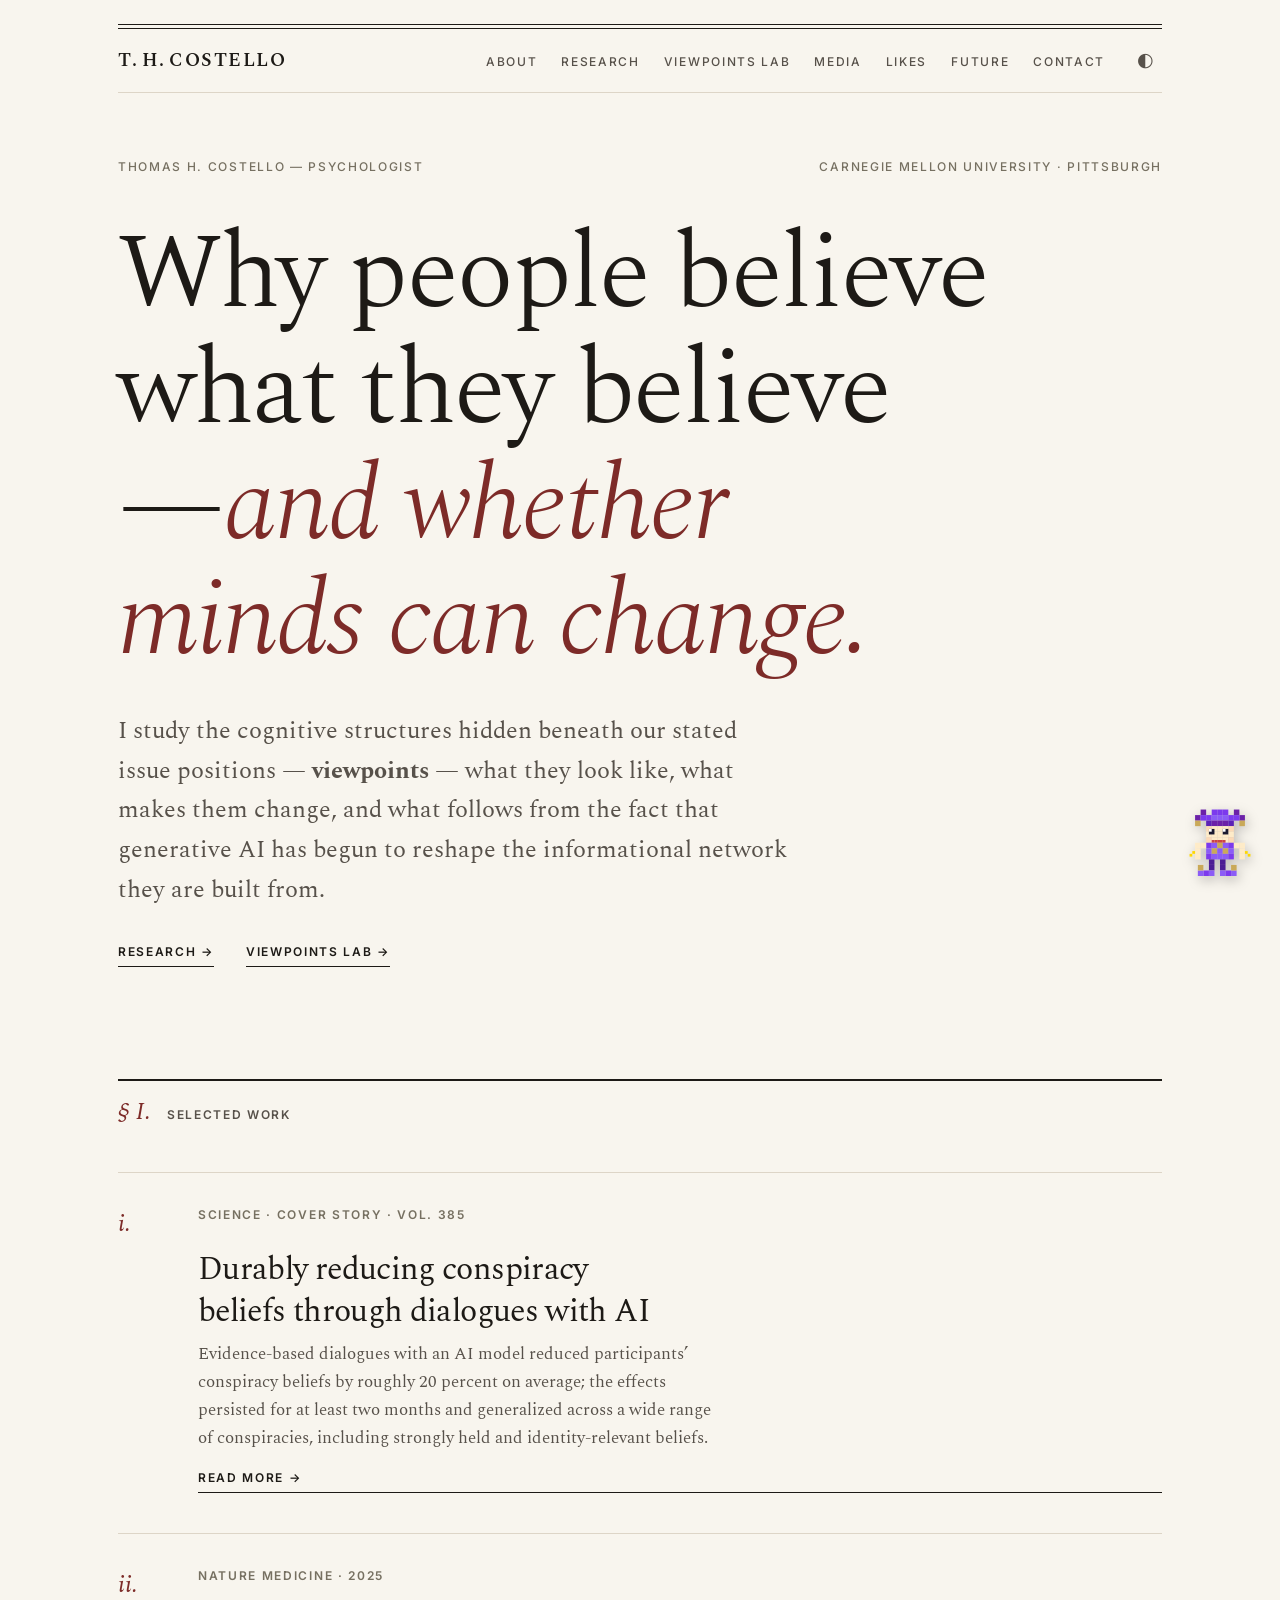
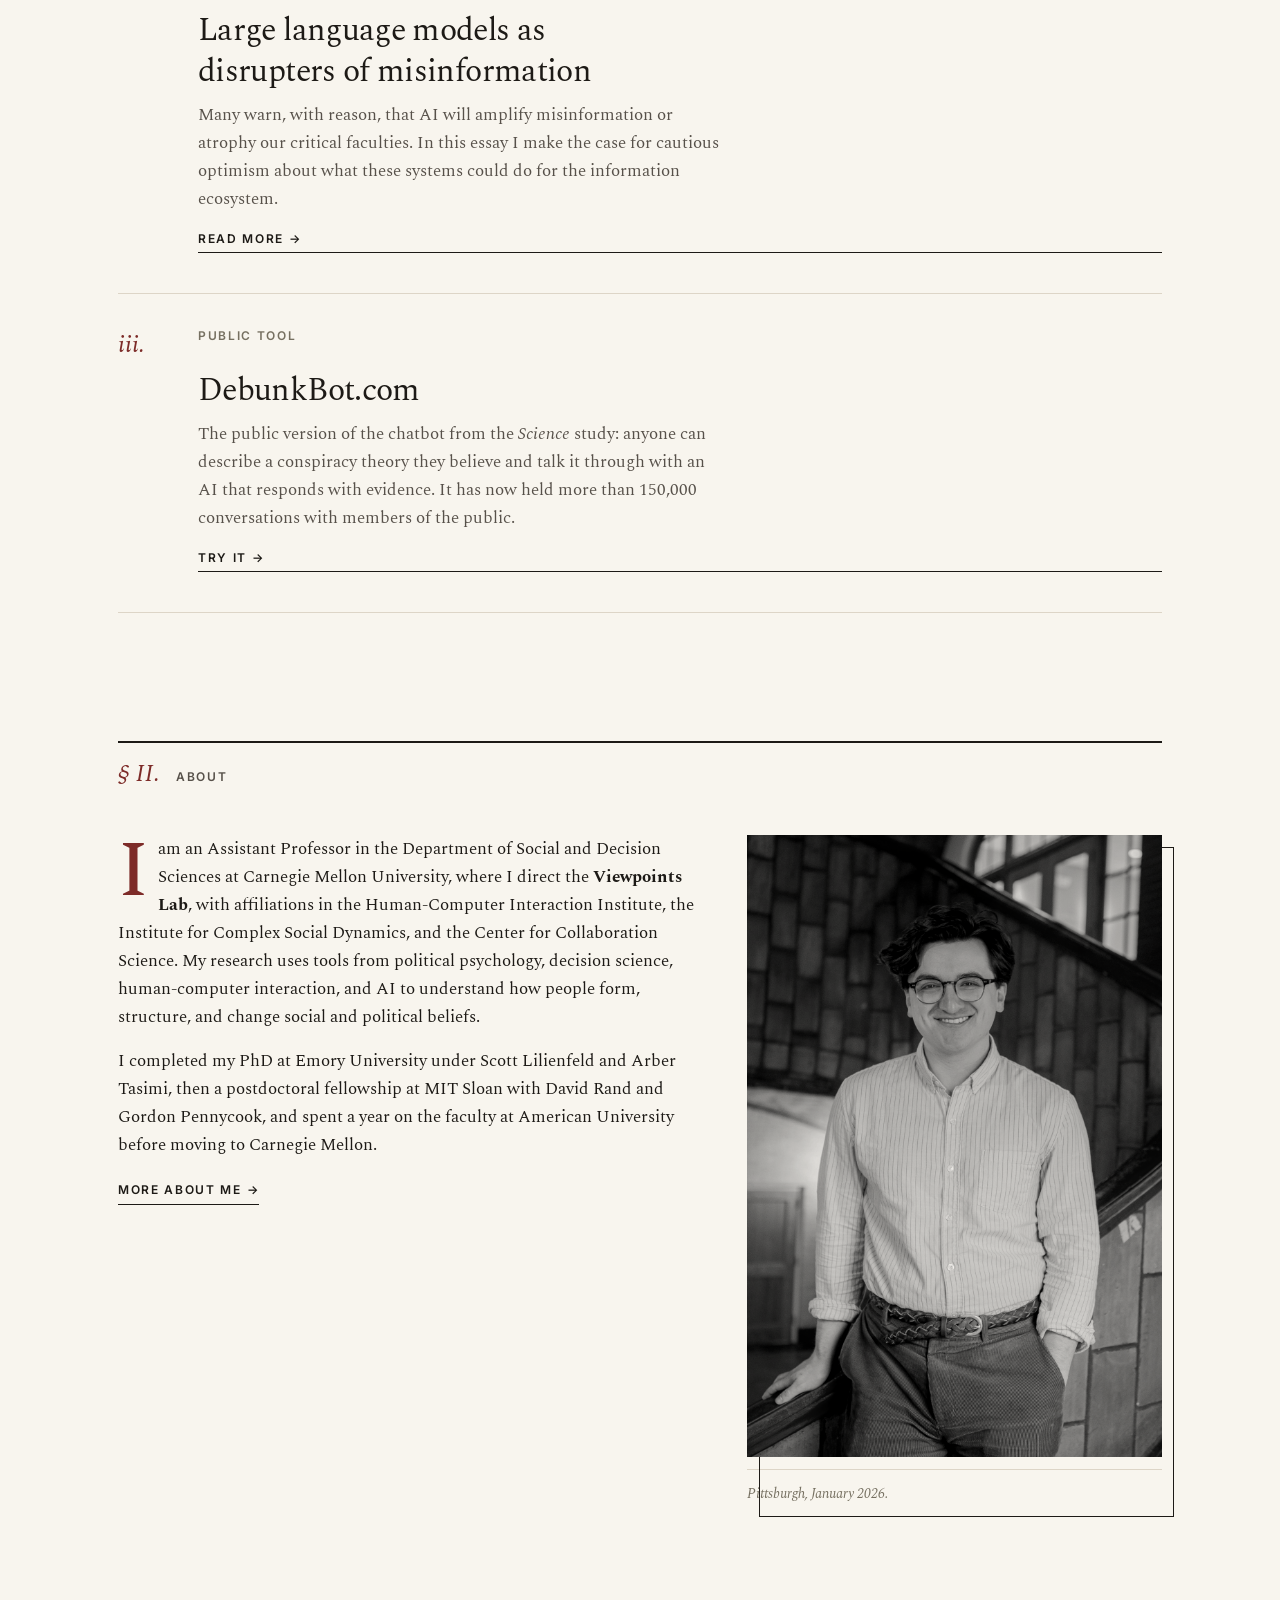
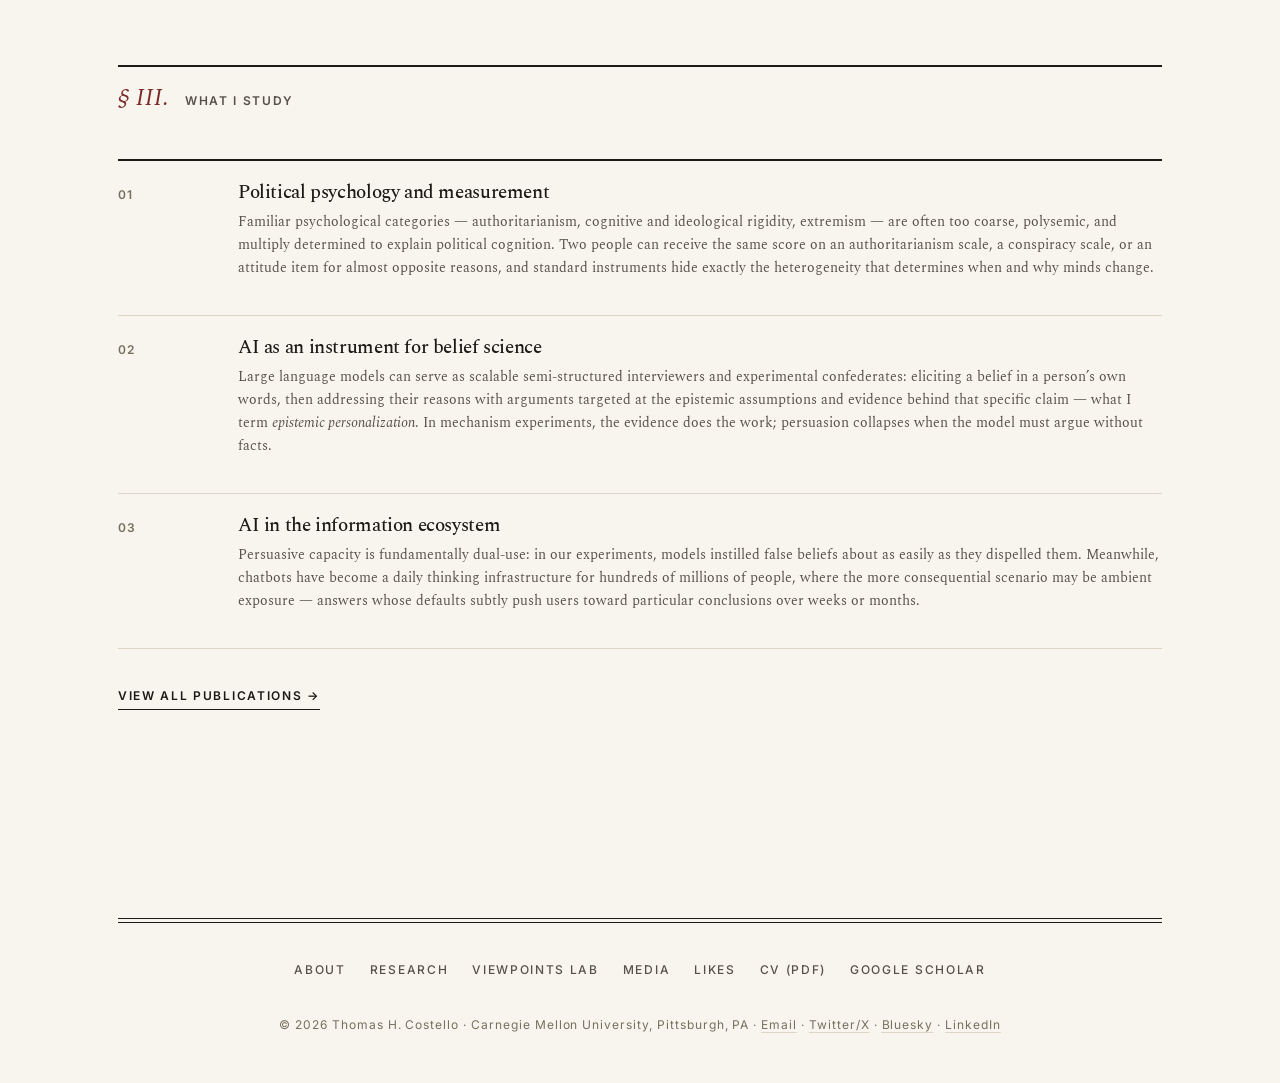
==== index.html @ 6351a4b9 "Redesign site in editorial style with copy rewritten in my own voice - New design system: literary-j" ====
<!DOCTYPE html>
<html lang="en">
<head>
  <meta charset="UTF-8">
  <meta name="viewport" content="width=device-width, initial-scale=1.0">
  <meta name="description" content="Thomas H. Costello — psychologist and computational social scientist at Carnegie Mellon University. Research on viewpoints, belief change, and AI persuasion.">
  <meta name="author" content="Thomas H. Costello">

  <!-- Canonical URL -->
  <link rel="canonical" href="https://thcostello.com/">

  <!-- Open Graph -->
  <meta property="og:title" content="Thomas H. Costello">
  <meta property="og:description" content="Psychologist and computational social scientist at Carnegie Mellon University. Research on viewpoints, belief change, and AI persuasion.">
  <meta property="og:type" content="website">
  <meta property="og:url" content="https://thcostello.com/">
  <meta property="og:image" content="https://thcostello.com/science-cover.jpg">
  <meta property="og:site_name" content="Thomas H. Costello">

  <!-- Twitter Card -->
  <meta name="twitter:card" content="summary_large_image">
  <meta name="twitter:site" content="@tomstello_">
  <meta name="twitter:title" content="Thomas H. Costello">
  <meta name="twitter:description" content="Psychologist and computational social scientist at Carnegie Mellon University.">
  <meta name="twitter:image" content="https://thcostello.com/science-cover.jpg">

  <title>Thomas H. Costello</title>

  <!-- Favicon -->
  <link rel="icon" type="image/svg+xml" href="data:image/svg+xml,<svg xmlns='http://www.w3.org/2000/svg' viewBox='0 0 100 100'><text y='.9em' font-size='90'>❧</text></svg>">

  <!-- Apply stored theme before first paint -->
  <script>
    (function () {
      try {
        var t = localStorage.getItem('theme');
        if (t) document.documentElement.setAttribute('data-theme', t);
      } catch (e) {}
    })();
  </script>

  <!-- Fonts -->
  <link rel="preconnect" href="https://fonts.googleapis.com">
  <link rel="preconnect" href="https://fonts.gstatic.com" crossorigin>
  <link href="https://fonts.googleapis.com/css2?family=Spectral:ital,wght@0,200;0,300;0,400;0,500;0,600;1,300;1,400;1,500&family=Inter:wght@400;500;600&family=JetBrains+Mono:wght@400&display=swap" rel="stylesheet">

  <!-- Styles -->
  <link rel="stylesheet" href="css/main.css">
  <link rel="stylesheet" href="css/puck.css">
</head>
<body>
  <a href="#main-content" class="skip-link">Skip to content</a>

  <!-- Masthead -->
  <header class="masthead">
    <div class="container">
      <div class="masthead__rules"></div>
      <div class="masthead__row">
        <a href="index.html" class="masthead__wordmark">T.&thinsp;H.&thinsp;Costello</a>
        <div class="masthead__right">
          <nav class="masthead__nav" aria-label="Main navigation">
            <ul>
              <li><a href="about.html" class="masthead__link">About</a></li>
              <li><a href="research.html" class="masthead__link">Research</a></li>
              <li><a href="lab.html" class="masthead__link">Viewpoints&nbsp;Lab</a></li>
              <li><a href="media.html" class="masthead__link">Media</a></li>
              <li><a href="likes.html" class="masthead__link">Likes</a></li>
              <li><a href="future.html" class="masthead__link">Future</a></li>
              <li><a href="contact.html" class="masthead__link">Contact</a></li>
            </ul>
          </nav>
          <button class="theme-toggle" aria-label="Toggle dark mode" title="Paper / ink">◐</button>
        </div>
      </div>
    </div>
  </header>

  <main id="main-content">

    <!-- Folio: title page -->
    <section class="folio">
      <div class="container">
        <p class="folio__slug settle" style="--i: 0;">
          <span>Thomas H. Costello — Psychologist</span>
          <span>Carnegie Mellon University · Pittsburgh</span>
        </p>
        <h1 class="folio__title settle" style="--i: 1;">
          Why people believe what they believe—<em>and whether minds can&nbsp;change.</em>
        </h1>
        <p class="folio__lede settle" style="--i: 2;">
          I study the cognitive structures hidden beneath our stated issue positions —
          <strong>viewpoints</strong> — what they look like, what makes them change, and
          what follows from the fact that generative AI has begun to reshape the
          informational network they are built from.
        </p>
        <div class="folio__actions settle" style="--i: 3;">
          <a href="research.html" class="cta">Research</a>
          <a href="lab.html" class="cta">Viewpoints Lab</a>
        </div>
      </div>
    </section>

    <!-- § I — Selected work -->
    <section class="section">
      <div class="container">
        <div class="section-head" data-animate="fade-up">
          <span class="section-head__no">§ I.</span>
          <span class="section-head__title">Selected work</span>
        </div>

        <article class="entry" data-animate="fade-up">
          <span class="entry__no">i.</span>
          <p class="entry__venue">Science · Cover story · Vol. 385</p>
          <h2 class="entry__title">
            <a href="research.html#science-2024">Durably reducing conspiracy beliefs through dialogues with AI</a>
          </h2>
          <p class="entry__desc">
            Evidence-based dialogues with an AI model reduced participants&rsquo; conspiracy
            beliefs by roughly 20 percent on average; the effects persisted for at least two
            months and generalized across a wide range of conspiracies, including strongly
            held and identity-relevant beliefs.
          </p>
          <a href="research.html#science-2024" class="cta">Read more</a>
        </article>

        <article class="entry" data-animate="fade-up">
          <span class="entry__no">ii.</span>
          <p class="entry__venue">Nature Medicine · 2025</p>
          <h2 class="entry__title">
            <a href="research.html">Large language models as disrupters of misinformation</a>
          </h2>
          <p class="entry__desc">
            Many warn, with reason, that AI will amplify misinformation or atrophy our
            critical faculties. In this essay I make the case for cautious optimism about
            what these systems could do for the information ecosystem.
          </p>
          <a href="research.html" class="cta">Read more</a>
        </article>

        <article class="entry" data-animate="fade-up">
          <span class="entry__no">iii.</span>
          <p class="entry__venue">Public tool</p>
          <h2 class="entry__title">
            <a href="https://debunkbot.com" target="_blank" rel="noopener noreferrer">DebunkBot.com</a>
          </h2>
          <p class="entry__desc">
            The public version of the chatbot from the <em>Science</em> study: anyone can
            describe a conspiracy theory they believe and talk it through with an AI that
            responds with evidence. It has now held more than 150,000 conversations with
            members of the public.
          </p>
          <a href="https://debunkbot.com" target="_blank" rel="noopener noreferrer" class="cta">Try it</a>
        </article>
      </div>
    </section>

    <!-- § II — About -->
    <section class="section">
      <div class="container">
        <div class="section-head" data-animate="fade-up">
          <span class="section-head__no">§ II.</span>
          <span class="section-head__title">About</span>
        </div>

        <div class="duet duet--offset">
          <div class="article__body" data-animate="fade-up">
            <p class="drop-cap">
              I am an Assistant Professor in the Department of Social and Decision Sciences
              at Carnegie Mellon University, where I direct the <strong>Viewpoints Lab</strong>,
              with affiliations in the Human-Computer Interaction Institute, the Institute for
              Complex Social Dynamics, and the Center for Collaboration Science. My research
              uses tools from political psychology, decision science, human-computer
              interaction, and AI to understand how people form, structure, and change social
              and political beliefs.
            </p>
            <p>
              I completed my PhD at Emory University under Scott Lilienfeld and Arber Tasimi,
              then a postdoctoral fellowship at MIT Sloan with David Rand and Gordon Pennycook,
              and spent a year on the faculty at American University before moving to Carnegie
              Mellon.
            </p>
            <a href="about.html" class="cta">More about me</a>
          </div>
          <figure class="figure portrait" data-animate="fade-up" style="margin-top: 0;">
            <img src="assets/images/web/tom-2026-stairs.jpg" alt="Thomas Costello, Carnegie Mellon University, 2026" width="900" height="1350">
            <figcaption>Pittsburgh, January 2026.</figcaption>
          </figure>
        </div>
      </div>
    </section>

    <!-- § III — What I study -->
    <section class="section">
      <div class="container">
        <div class="section-head" data-animate="fade-up">
          <span class="section-head__no">§ III.</span>
          <span class="section-head__title">What I study</span>
        </div>

        <div class="ledger" data-stagger>
          <div class="ledger__row">
            <span class="ledger__key">01</span>
            <div>
              <h2 class="ledger__title">Political psychology and measurement</h2>
              <p class="ledger__detail">
                Familiar psychological categories — authoritarianism, cognitive and
                ideological rigidity, extremism — are often too coarse, polysemic, and
                multiply determined to explain political cognition. Two people can receive
                the same score on an authoritarianism scale, a conspiracy scale, or an
                attitude item for almost opposite reasons, and standard instruments hide
                exactly the heterogeneity that determines when and why minds change.
              </p>
            </div>
          </div>
          <div class="ledger__row">
            <span class="ledger__key">02</span>
            <div>
              <h2 class="ledger__title">AI as an instrument for belief science</h2>
              <p class="ledger__detail">
                Large language models can serve as scalable semi-structured interviewers and
                experimental confederates: eliciting a belief in a person&rsquo;s own words,
                then addressing their reasons with arguments targeted at the epistemic
                assumptions and evidence behind that specific claim — what I term
                <em>epistemic personalization</em>. In mechanism experiments, the evidence
                does the work; persuasion collapses when the model must argue without facts.
              </p>
            </div>
          </div>
          <div class="ledger__row">
            <span class="ledger__key">03</span>
            <div>
              <h2 class="ledger__title">AI in the information ecosystem</h2>
              <p class="ledger__detail">
                Persuasive capacity is fundamentally dual-use: in our experiments, models
                instilled false beliefs about as easily as they dispelled them. Meanwhile,
                chatbots have become a daily thinking infrastructure for hundreds of millions
                of people, where the more consequential scenario may be ambient exposure —
                answers whose defaults subtly push users toward particular conclusions over
                weeks or months.
              </p>
            </div>
          </div>
        </div>

        <div class="mt-8" data-animate="fade-up">
          <a href="research.html" class="cta">View all publications</a>
        </div>
      </div>
    </section>

  </main>

  <!-- Footer / colophon -->
  <footer class="footer">
    <div class="container">
      <div class="footer__rules"></div>
      <nav class="footer__nav" aria-label="Footer navigation">
        <ul>
          <li><a href="about.html">About</a></li>
          <li><a href="research.html">Research</a></li>
          <li><a href="lab.html">Viewpoints Lab</a></li>
          <li><a href="media.html">Media</a></li>
          <li><a href="likes.html">Likes</a></li>
          <li><a href="assets/docs/thomas-costello-cv.pdf" target="_blank" rel="noopener noreferrer">CV (PDF)</a></li>
          <li><a href="https://scholar.google.com/citations?user=2oxoi9oAAAAJ&hl=en" target="_blank" rel="noopener noreferrer">Google Scholar</a></li>
        </ul>
      </nav>
      <p class="footer__meta">
        © 2026 Thomas H. Costello · Carnegie Mellon University, Pittsburgh, PA ·
        <a href="mailto:thcostello1@gmail.com">Email</a> ·
        <a href="https://twitter.com/tomstello_" target="_blank" rel="noopener noreferrer">Twitter/X</a> ·
        <a href="https://bsky.app/profile/tomcostello.bsky.social" target="_blank" rel="noopener noreferrer">Bluesky</a> ·
        <a href="https://www.linkedin.com/in/tom-costello-ba41b6105/" target="_blank" rel="noopener noreferrer">LinkedIn</a>
      </p>
    </div>
  </footer>

  <!-- JavaScript -->
  <script src="js/main.js"></script>
  <script src="js/puck.js"></script>
</body>
</html>
---- css/main.css ----
/* ==========================================================================
   main.css — editorial system
   A literary-journal treatment: set type, hairline rules, marginalia.
   Depends on variables.css (tokens) and animations.css (motion).
   Fonts are loaded per-page via <link> (no render-blocking @import).
   ========================================================================== */

@import url('variables.css');
@import url('animations.css');

/* --------------------------------------------------------------------------
   1. Reset & base
   -------------------------------------------------------------------------- */

*,
*::before,
*::after {
  margin: 0;
  padding: 0;
  box-sizing: border-box;
}

html {
  scroll-behavior: smooth;
  -webkit-text-size-adjust: 100%;
}

body {
  font-family: var(--font-serif);
  font-size: var(--text-base);
  font-weight: 400;
  line-height: var(--leading-base);
  color: var(--ink);
  background-color: var(--paper);
  -webkit-font-smoothing: antialiased;
  -moz-osx-font-smoothing: grayscale;
  transition: background-color var(--t-base) ease, color var(--t-base) ease;
}

::selection {
  background-color: var(--selection);
  color: var(--ink);
}

img,
svg,
video {
  display: block;
  max-width: 100%;
  height: auto;
}

/* --------------------------------------------------------------------------
   2. Accessibility
   -------------------------------------------------------------------------- */

.skip-link {
  position: absolute;
  top: -100%;
  left: var(--space-4);
  z-index: var(--z-menu);
  padding: var(--space-2) var(--space-4);
  background: var(--ink);
  color: var(--paper);
  font-family: var(--font-sans);
  font-size: var(--text-sm);
  text-decoration: none;
}

.skip-link:focus {
  top: var(--space-4);
}

:focus-visible {
  outline: 2px solid var(--accent);
  outline-offset: 3px;
}

/* --------------------------------------------------------------------------
   3. Typography
   -------------------------------------------------------------------------- */

h1, h2, h3, h4, h5, h6 {
  font-family: var(--font-serif);
  font-weight: 500;
  line-height: var(--leading-snug);
  letter-spacing: var(--tracking-tight);
  text-wrap: balance;
}

p {
  margin-bottom: var(--space-4);
}

em, cite {
  font-style: italic;
}

.smallcaps,
.sc {
  font-family: var(--font-sans);
  font-size: var(--text-xs);
  font-weight: 600;
  letter-spacing: var(--tracking-caps);
  text-transform: uppercase;
  color: var(--ink-soft);
}

.kicker {
  display: block;
  font-family: var(--font-sans);
  font-size: var(--text-xs);
  font-weight: 600;
  letter-spacing: var(--tracking-caps);
  text-transform: uppercase;
  color: var(--accent);
  margin-bottom: var(--space-3);
}

.drop-cap::first-letter {
  float: left;
  font-size: 4.6em;
  line-height: 0.78;
  padding: 0.08em 0.12em 0 0;
  font-weight: 500;
  color: var(--accent);
}

.fleuron {
  display: block;
  text-align: center;
  color: var(--accent);
  font-size: var(--text-lg);
  margin: var(--space-12) 0;
  user-select: none;
}

/* Links: quiet underlines that wake up */
a {
  color: inherit;
  text-decoration: underline;
  text-decoration-color: var(--rule);
  text-decoration-thickness: 1px;
  text-underline-offset: 0.22em;
  transition: color var(--t-fast) ease, text-decoration-color var(--t-fast) ease;
}

a:hover {
  color: var(--accent);
  text-decoration-color: var(--accent);
}

/* Editorial CTA: small caps with an arrow that steps forward */
.cta {
  display: inline-block;
  font-family: var(--font-sans);
  font-size: var(--text-xs);
  font-weight: 600;
  letter-spacing: var(--tracking-caps);
  text-transform: uppercase;
  color: var(--ink);
  text-decoration: none;
  border-bottom: 1px solid var(--rule-strong);
  padding-bottom: 0.3em;
}

.cta::after {
  content: '\2192';
  display: inline-block;
  margin-left: 0.6ch;
  transition: transform var(--t-fast) ease;
}

.cta:hover {
  color: var(--accent);
  border-bottom-color: var(--accent);
}

.cta:hover::after {
  transform: translateX(0.4ch);
}

/* Legacy .btn classes resolve to the CTA look */
.btn,
.btn--primary,
.btn--secondary,
.btn--ghost {
  display: inline-block;
  font-family: var(--font-sans);
  font-size: var(--text-xs);
  font-weight: 600;
  letter-spacing: var(--tracking-caps);
  text-transform: uppercase;
  color: var(--ink);
  text-decoration: none;
  border: none;
  border-bottom: 1px solid var(--rule-strong);
  background: none;
  padding: 0 0 0.3em 0;
  cursor: pointer;
}

.btn:hover,
.btn--primary:hover,
.btn--secondary:hover,
.btn--ghost:hover {
  color: var(--accent);
  border-bottom-color: var(--accent);
}

/* --------------------------------------------------------------------------
   4. Rules (the printed kind)
   -------------------------------------------------------------------------- */

.rule {
  border: 0;
  border-top: 1px solid var(--rule);
}

.rule-strong {
  border: 0;
  border-top: 2px solid var(--rule-strong);
}

.rule-double {
  border: 0;
  border-top: 1px solid var(--rule-strong);
  position: relative;
  height: 4px;
}

.rule-double::after {
  content: '';
  position: absolute;
  top: 3px;
  left: 0;
  right: 0;
  border-top: 1px solid var(--rule-strong);
}

/* --------------------------------------------------------------------------
   5. Layout containers
   -------------------------------------------------------------------------- */

.container {
  width: 100%;
  max-width: var(--page-max);
  margin-inline: auto;
  padding-inline: var(--gutter);
}

.container--narrow {
  max-width: 800px;
}

.section {
  padding-block: var(--space-16);
}

/* Numbered section heading over a strong rule */
.section-head {
  border-top: 2px solid var(--rule-strong);
  padding-top: var(--space-3);
  margin-bottom: var(--space-10);
  display: flex;
  align-items: baseline;
  gap: var(--space-4);
}

.section-head__no {
  font-family: var(--font-serif);
  font-style: italic;
  font-weight: 400;
  font-size: var(--text-lg);
  color: var(--accent);
  flex-shrink: 0;
}

.section-head__title {
  font-family: var(--font-sans);
  font-size: var(--text-xs);
  font-weight: 600;
  letter-spacing: var(--tracking-caps);
  text-transform: uppercase;
  color: var(--ink-soft);
}

.section-head__aside {
  margin-left: auto;
  font-family: var(--font-serif);
  font-style: italic;
  font-size: var(--text-sm);
  color: var(--ink-faint);
}

/* --------------------------------------------------------------------------
   6. Masthead
   -------------------------------------------------------------------------- */

.masthead {
  padding-top: var(--space-6);
  background: var(--paper);
}

.masthead__rules {
  border-top: 1px solid var(--rule-strong);
  border-bottom: 1px solid var(--rule-strong);
  height: 5px;
  margin-bottom: var(--space-4);
}

.masthead__row {
  display: flex;
  align-items: baseline;
  justify-content: space-between;
  gap: var(--space-2) var(--space-6);
  flex-wrap: wrap;
  padding-bottom: var(--space-4);
  border-bottom: 1px solid var(--rule);
}

.masthead__wordmark {
  font-family: var(--font-serif);
  font-size: var(--text-md);
  font-weight: 600;
  letter-spacing: var(--tracking-wide);
  text-transform: uppercase;
  text-decoration: none;
  color: var(--ink);
  white-space: nowrap;
}

.masthead__wordmark:hover {
  color: var(--accent);
}

.masthead__right {
  display: flex;
  align-items: baseline;
  gap: var(--space-6);
}

.masthead__nav ul {
  display: flex;
  flex-wrap: wrap;
  gap: var(--space-2) var(--space-6);
  list-style: none;
}

.masthead__link {
  font-family: var(--font-sans);
  font-size: var(--text-xs);
  font-weight: 500;
  letter-spacing: var(--tracking-caps);
  text-transform: uppercase;
  text-decoration: none;
  color: var(--ink-soft);
  padding-bottom: 0.35em;
  background-image: linear-gradient(var(--accent), var(--accent));
  background-repeat: no-repeat;
  background-position: left bottom;
  background-size: 0% 1px;
  transition: background-size var(--t-base) var(--ease-settle), color var(--t-fast) ease;
}

.masthead__link:hover {
  color: var(--ink);
  background-size: 100% 1px;
}

.masthead__link--active {
  color: var(--accent);
  background-size: 100% 1px;
}

.theme-toggle {
  font-family: var(--font-serif);
  font-size: var(--text-md);
  line-height: 1;
  background: none;
  border: none;
  color: var(--ink-soft);
  cursor: pointer;
  padding: var(--space-1) var(--space-2);
  transition: color var(--t-fast) ease, transform var(--t-slow) var(--ease-settle);
}

.theme-toggle:hover {
  color: var(--accent);
}

[data-theme="dark"] .theme-toggle {
  transform: rotate(180deg);
}

/* --------------------------------------------------------------------------
   7. Folio (title-page hero)
   -------------------------------------------------------------------------- */

.folio {
  padding-block: var(--space-16) var(--space-12);
}

.folio__slug {
  display: flex;
  justify-content: space-between;
  gap: var(--space-4);
  flex-wrap: wrap;
  font-family: var(--font-sans);
  font-size: var(--text-xs);
  font-weight: 500;
  letter-spacing: var(--tracking-caps);
  text-transform: uppercase;
  color: var(--ink-faint);
  margin-bottom: var(--space-10);
}

.folio__title {
  font-size: var(--text-display);
  font-weight: 300;
  line-height: var(--leading-tight);
  letter-spacing: var(--tracking-tight);
  max-width: 18ch;
  margin-bottom: var(--space-8);
}

.folio__title em {
  font-style: italic;
  font-weight: 300;
  color: var(--accent);
}

.folio__lede {
  font-size: var(--text-lg);
  line-height: var(--leading-base);
  max-width: 56ch;
  color: var(--ink-soft);
  margin-bottom: var(--space-8);
}

.folio__actions {
  display: flex;
  gap: var(--space-8);
  flex-wrap: wrap;
}

/* Page header for interior pages */
.page-header {
  padding-block: var(--space-12) var(--space-8);
}

.page-header__title {
  font-size: var(--text-3xl);
  font-weight: 300;
  line-height: var(--leading-tight);
}

.page-header__sub {
  margin-top: var(--space-4);
  font-size: var(--text-md);
  font-style: italic;
  color: var(--ink-soft);
  max-width: 58ch;
}

/* --------------------------------------------------------------------------
   9. Article column with margin rail (Tufte-style sidenotes)
   -------------------------------------------------------------------------- */

.article {
  max-width: calc(var(--measure) + var(--rail) + var(--rail-gap));
}

.article__body {
  max-width: var(--measure);
  counter-reset: sidenote;
}

.sidenote,
.marginnote {
  font-family: var(--font-serif);
  font-size: var(--text-sm);
  line-height: 1.55;
  color: var(--ink-soft);
}

@media (min-width: 1024px) {
  .has-rail {
    padding-right: calc(var(--rail) + var(--rail-gap));
  }

  .has-rail .sidenote,
  .has-rail .marginnote {
    float: right;
    clear: right;
    width: var(--rail);
    margin-right: calc(-1 * (var(--rail) + var(--rail-gap)));
    margin-bottom: var(--space-4);
  }
}

/* Numbered sidenotes */
.sidenote-ref {
  counter-increment: sidenote;
  font-family: var(--font-sans);
  font-size: 0.7em;
  font-weight: 600;
  color: var(--accent);
  vertical-align: super;
  line-height: 0;
}

.sidenote-ref::after {
  content: counter(sidenote);
}

.sidenote::before {
  content: counter(sidenote) '.\00a0';
  font-family: var(--font-sans);
  font-size: var(--text-xs);
  font-weight: 600;
  color: var(--accent);
}

/* Unnumbered margin annotations get a hairline cap */
.marginnote {
  border-top: 1px solid var(--rule);
  padding-top: var(--space-2);
  font-style: italic;
}

.marginnote .sc,
.marginnote .smallcaps {
  font-style: normal;
}

/* On narrow screens, notes tuck inline with a rule at the left */
@media (max-width: 1023px) {
  .sidenote,
  .marginnote {
    display: block;
    margin-block: var(--space-4);
    padding-left: var(--space-4);
    border-left: 2px solid var(--rule);
    border-top: none;
  }
}

/* --------------------------------------------------------------------------
   10. Entries (featured work, media items — editorial rows, not cards)
   -------------------------------------------------------------------------- */

.entry {
  border-top: 1px solid var(--rule);
  padding-block: var(--space-8);
  display: grid;
  grid-template-columns: 3.5rem 1fr;
  gap: var(--space-2) var(--space-6);
}

.entry:last-child {
  border-bottom: 1px solid var(--rule);
}

.entry__no {
  grid-row: span 5;
  font-family: var(--font-serif);
  font-style: italic;
  font-size: var(--text-lg);
  color: var(--accent);
}

.entry__venue {
  font-family: var(--font-sans);
  font-size: var(--text-xs);
  font-weight: 600;
  letter-spacing: var(--tracking-caps);
  text-transform: uppercase;
  color: var(--ink-faint);
}

.entry__title {
  font-size: var(--text-xl);
  font-weight: 400;
  line-height: var(--leading-snug);
  max-width: 32ch;
}

.entry__title a {
  text-decoration: none;
}

.entry__title a:hover {
  color: var(--accent);
}

.entry__desc {
  color: var(--ink-soft);
  max-width: 58ch;
  margin-bottom: var(--space-2);
}

@media (max-width: 640px) {
  .entry {
    grid-template-columns: 1fr;
  }

  .entry__no {
    grid-row: auto;
  }
}

/* --------------------------------------------------------------------------
   11. Bibliography (publication lists)
   -------------------------------------------------------------------------- */

.bib-year {
  font-family: var(--font-sans);
  font-size: var(--text-xs);
  font-weight: 600;
  letter-spacing: var(--tracking-caps);
  text-transform: uppercase;
  color: var(--ink-faint);
  border-top: 1px solid var(--rule);
  padding-top: var(--space-3);
  margin: var(--space-10) 0 var(--space-6);
}

.bib {
  list-style: none;
}

.bib li {
  padding-left: 2.25rem;
  text-indent: -2.25rem;
  margin-bottom: var(--space-5);
  line-height: var(--leading-base);
}

.bib .me {
  font-weight: 600;
}

.bib .jnl {
  font-style: italic;
}

.bib-tags {
  display: inline;
  margin-left: 1ch;
  white-space: nowrap;
}

.bib-tags a,
.bib-badge {
  font-family: var(--font-mono);
  font-size: var(--text-xs);
  letter-spacing: 0.02em;
  text-decoration: none;
  color: var(--accent);
  margin-right: var(--space-3);
}

.bib-tags a:hover {
  text-decoration: underline;
  text-underline-offset: 0.2em;
}

.bib-badge {
  color: var(--gold);
}

/* --------------------------------------------------------------------------
   12. Figures & images (duotone at rest, color on attention)
   -------------------------------------------------------------------------- */

.figure {
  margin-block: var(--space-8);
}

.figure img {
  width: 100%;
  filter: grayscale(1) sepia(0.06) contrast(1.02);
  transition: filter var(--t-slow) ease;
}

.figure:hover img,
.figure:focus-within img {
  filter: none;
}

.figure figcaption {
  font-size: var(--text-sm);
  font-style: italic;
  color: var(--ink-faint);
  padding-top: var(--space-3);
  border-top: 1px solid var(--rule);
  margin-top: var(--space-3);
}

.figure--plain img {
  filter: none;
}

/* Portrait with an offset printed frame */
.portrait {
  position: relative;
}

.portrait img {
  position: relative;
  z-index: 1;
}

.portrait::after {
  content: '';
  position: absolute;
  inset: var(--space-3) calc(-1 * var(--space-3)) calc(-1 * var(--space-3)) var(--space-3);
  border: 1px solid var(--rule-strong);
  z-index: 0;
}

/* --------------------------------------------------------------------------
   14. Ledger (honors, appointments, talks — keyed rows)
   -------------------------------------------------------------------------- */

.ledger {
  border-top: 2px solid var(--rule-strong);
}

.ledger__row {
  display: grid;
  grid-template-columns: 6rem 1fr;
  gap: var(--space-6);
  padding-block: var(--space-5);
  border-bottom: 1px solid var(--rule);
}

.ledger__key {
  font-family: var(--font-sans);
  font-size: var(--text-xs);
  font-weight: 600;
  letter-spacing: var(--tracking-wide);
  text-transform: uppercase;
  color: var(--ink-faint);
  padding-top: 0.35em;
}

.ledger__title {
  font-size: var(--text-md);
  font-weight: 500;
}

.ledger__detail {
  color: var(--ink-soft);
  font-size: var(--text-sm);
  margin-top: var(--space-1);
}

@media (max-width: 540px) {
  .ledger__row {
    grid-template-columns: 1fr;
    gap: var(--space-1);
  }
}

/* --------------------------------------------------------------------------
   15. Two-column editorial grid
   -------------------------------------------------------------------------- */

.duet {
  display: grid;
  grid-template-columns: 1fr 1fr;
  gap: var(--space-12);
  align-items: start;
}

.duet--offset {
  grid-template-columns: 1.4fr 1fr;
}

@media (max-width: 860px) {
  .duet,
  .duet--offset {
    grid-template-columns: 1fr;
  }
}

/* --------------------------------------------------------------------------
   16. Footer (colophon)
   -------------------------------------------------------------------------- */

.footer {
  margin-top: var(--space-24);
  padding-block: var(--space-12) var(--space-8);
}

.footer__rules {
  border-top: 1px solid var(--rule-strong);
  border-bottom: 1px solid var(--rule-strong);
  height: 5px;
  margin-bottom: var(--space-8);
}

.footer__nav ul {
  display: flex;
  flex-wrap: wrap;
  justify-content: center;
  gap: var(--space-2) var(--space-6);
  list-style: none;
  margin-bottom: var(--space-8);
}

.footer__nav a {
  font-family: var(--font-sans);
  font-size: var(--text-xs);
  font-weight: 500;
  letter-spacing: var(--tracking-caps);
  text-transform: uppercase;
  text-decoration: none;
  color: var(--ink-soft);
}

.footer__nav a:hover {
  color: var(--accent);
}


.footer__meta {
  margin-top: var(--space-6);
  text-align: center;
  font-family: var(--font-sans);
  font-size: var(--text-xs);
  letter-spacing: var(--tracking-wide);
  color: var(--ink-faint);
}

.footer__meta a {
  color: inherit;
}

/* --------------------------------------------------------------------------
   17. View transitions & utilities
   -------------------------------------------------------------------------- */

@view-transition {
  navigation: auto;
}

::view-transition-old(root),
::view-transition-new(root) {
  animation-duration: 240ms;
}

.text-center { text-align: center; }
.mt-4 { margin-top: var(--space-4); }
.mt-8 { margin-top: var(--space-8); }
.mb-4 { margin-bottom: var(--space-4); }
.mb-8 { margin-bottom: var(--space-8); }

/* --------------------------------------------------------------------------
   18. Print
   -------------------------------------------------------------------------- */

@media print {
  .masthead__nav,
  .theme-toggle,
  .skip-link,
  .footer__nav {
    display: none;
  }

  body {
    background: white;
    color: black;
  }
}
---- css/puck.css ----
/* ==========================================================================
   Puck - Mischievous AI Assistant
   Windows 95/98 Retro Aesthetic
   ========================================================================== */

/* CSS Variables for Puck theming */
:root {
  --puck-window-bg: #c0c0c0;
  --puck-window-border-light: #ffffff;
  --puck-window-border-mid: #dfdfdf;
  --puck-window-border-dark: #808080;
  --puck-window-border-darker: #404040;
  --puck-titlebar-active: linear-gradient(90deg, #000080, #1084d0);
  --puck-titlebar-inactive: linear-gradient(90deg, #808080, #a0a0a0);
  --puck-text: #000000;
  --puck-button-face: #c0c0c0;
  --puck-chat-bg: #ffffff;
  --puck-user-msg: #dcf8c6;
  --puck-assistant-msg: #f0f0f0;
  --puck-z-index: 9999;
  --puck-font: 'Segoe UI', Tahoma, Geneva, Verdana, sans-serif;
}

/* ==========================================================================
   Container - Fixed position, bottom right
   ========================================================================== */

.puck-container {
  position: fixed;
  bottom: 24px;
  right: 24px;
  z-index: var(--puck-z-index);
  font-family: var(--puck-font);
  font-size: 13px;
  line-height: 1.4;
}

/* ==========================================================================
   Sprite - The clickable character icon
   ========================================================================== */

.puck-sprite {
  width: 72px;
  height: 72px;
  cursor: pointer;
  transition: transform 0.15s ease;
  animation: puck-bob 3s ease-in-out infinite;
  filter: drop-shadow(2px 4px 6px rgba(0, 0, 0, 0.25));
  /* Ensure content is centered */
  display: flex;
  align-items: center;
  justify-content: center;
  background: transparent;
  border: none;
  padding: 0;
}

.puck-sprite:hover {
  transform: scale(1.08);
}

.puck-sprite:active {
  transform: scale(0.95);
}

.puck-sprite img,
.puck-sprite svg {
  width: 100%;
  height: 100%;
  image-rendering: pixelated;
  image-rendering: crisp-edges;
  /* Center the sprite content */
  object-fit: contain;
  object-position: center;
  display: block;
}

/* ==========================================================================
   Speech Bubble - For unbidden quips
   ========================================================================== */

.puck-bubble {
  position: absolute;
  bottom: 80px;
  right: 0;
  background: var(--puck-window-bg);
  padding: 12px 32px 12px 14px;
  max-width: 300px;
  min-width: 180px;
  /* Win95 outset border */
  border: 2px solid;
  border-color: var(--puck-window-border-light) var(--puck-window-border-darker)
                var(--puck-window-border-darker) var(--puck-window-border-light);
  box-shadow:
    inset 1px 1px 0 var(--puck-window-border-mid),
    inset -1px -1px 0 var(--puck-window-border-dark),
    3px 3px 8px rgba(0, 0, 0, 0.3);
  opacity: 0;
  transform: translateY(10px) scale(0.95);
  transition: opacity 0.25s ease, transform 0.25s ease;
  pointer-events: none;
}

.puck-bubble--visible {
  opacity: 1;
  transform: translateY(0) scale(1);
  pointer-events: auto;
}

/* Bubble tail/pointer */
.puck-bubble::after {
  content: '';
  position: absolute;
  bottom: -10px;
  right: 24px;
  width: 0;
  height: 0;
  border-left: 10px solid transparent;
  border-right: 10px solid transparent;
  border-top: 10px solid var(--puck-window-bg);
  filter: drop-shadow(0 2px 1px rgba(0, 0, 0, 0.15));
}

.puck-bubble__text {
  color: var(--puck-text);
  margin: 0;
  font-size: 12px;
}

.puck-bubble__dismiss {
  position: absolute;
  top: 4px;
  right: 4px;
  width: 18px;
  height: 16px;
  background: var(--puck-button-face);
  border: none;
  cursor: pointer;
  font-size: 11px;
  font-weight: bold;
  font-family: inherit;
  display: flex;
  align-items: center;
  justify-content: center;
  padding: 0;
  /* Win95 button styling */
  border: 2px solid;
  border-color: var(--puck-window-border-light) var(--puck-window-border-darker)
                var(--puck-window-border-darker) var(--puck-window-border-light);
}

.puck-bubble__dismiss:hover {
  background: #d4d4d4;
}

.puck-bubble__dismiss:active {
  border-color: var(--puck-window-border-darker) var(--puck-window-border-light)
                var(--puck-window-border-light) var(--puck-window-border-darker);
}

/* ==========================================================================
   Chat Window - Windows 95 style dialog
   ========================================================================== */

.puck-window {
  position: absolute;
  bottom: 84px;
  right: 0;
  width: 360px;
  background: var(--puck-window-bg);
  /* Win95 window border */
  border: 2px solid;
  border-color: var(--puck-window-border-light) var(--puck-window-border-darker)
                var(--puck-window-border-darker) var(--puck-window-border-light);
  box-shadow:
    inset 1px 1px 0 var(--puck-window-border-mid),
    inset -1px -1px 0 var(--puck-window-border-dark),
    4px 4px 12px rgba(0, 0, 0, 0.35);
  display: none;
}

.puck-window--open {
  display: block;
  animation: puck-window-open 0.2s ease-out;
}

/* ==========================================================================
   Titlebar
   ========================================================================== */

.puck-titlebar {
  background: var(--puck-titlebar-active);
  padding: 3px 3px 3px 4px;
  display: flex;
  align-items: center;
  justify-content: space-between;
  user-select: none;
}

.puck-titlebar--dragging {
  cursor: grabbing;
}

.puck-titlebar__title {
  color: white;
  font-weight: bold;
  font-size: 12px;
  display: flex;
  align-items: center;
  gap: 4px;
  text-shadow: 1px 1px 0 rgba(0, 0, 0, 0.3);
}

.puck-titlebar__icon {
  width: 16px;
  height: 16px;
  image-rendering: pixelated;
  image-rendering: crisp-edges;
}

.puck-titlebar__buttons {
  display: flex;
  gap: 2px;
}

.puck-titlebar__btn {
  width: 18px;
  height: 16px;
  background: var(--puck-button-face);
  border: none;
  cursor: pointer;
  font-size: 10px;
  font-weight: bold;
  font-family: inherit;
  display: flex;
  align-items: center;
  justify-content: center;
  padding: 0;
  padding-bottom: 2px;
  /* Win95 button */
  border: 2px solid;
  border-color: var(--puck-window-border-light) var(--puck-window-border-darker)
                var(--puck-window-border-darker) var(--puck-window-border-light);
}

.puck-titlebar__btn:hover {
  background: #d4d4d4;
}

.puck-titlebar__btn:active {
  border-color: var(--puck-window-border-darker) var(--puck-window-border-light)
                var(--puck-window-border-light) var(--puck-window-border-darker);
  padding-top: 2px;
  padding-bottom: 0;
}

.puck-titlebar__btn--clear {
  font-size: 12px;
  padding-bottom: 1px;
}

/* ==========================================================================
   Chat Area
   ========================================================================== */

.puck-chat {
  height: 320px;
  overflow-y: auto;
  background: var(--puck-chat-bg);
  /* Win95 inset field */
  border: 2px solid;
  border-color: var(--puck-window-border-dark) var(--puck-window-border-light)
                var(--puck-window-border-light) var(--puck-window-border-dark);
  margin: 6px;
  padding: 10px;
}

/* Custom scrollbar for chat */
.puck-chat::-webkit-scrollbar {
  width: 16px;
}

.puck-chat::-webkit-scrollbar-track {
  background: var(--puck-window-bg);
  border: 1px solid var(--puck-window-border-dark);
}

.puck-chat::-webkit-scrollbar-thumb {
  background: var(--puck-button-face);
  border: 2px solid;
  border-color: var(--puck-window-border-light) var(--puck-window-border-darker)
                var(--puck-window-border-darker) var(--puck-window-border-light);
}

.puck-chat::-webkit-scrollbar-thumb:hover {
  background: #d0d0d0;
}

/* ==========================================================================
   Messages
   ========================================================================== */

.puck-message {
  margin-bottom: 12px;
  max-width: 88%;
  display: flex;
  flex-direction: column;
}

.puck-message:last-child {
  margin-bottom: 0;
}

.puck-message--user {
  margin-left: auto;
  align-items: flex-end;
}

.puck-message--assistant {
  margin-right: auto;
  align-items: flex-start;
}

.puck-message__sender {
  font-size: 10px;
  color: #666;
  margin-bottom: 2px;
  font-weight: 600;
}

.puck-message__content {
  display: inline-block;
  padding: 8px 12px;
  border-radius: 4px;
  line-height: 1.45;
  font-size: 13px;
  word-wrap: break-word;
}

.puck-message--user .puck-message__content {
  background: var(--puck-user-msg);
  border: 1px solid #b8e6a1;
}

.puck-message--assistant .puck-message__content {
  background: var(--puck-assistant-msg);
  border: 1px solid #d0d0d0;
}

/* ==========================================================================
   Input Area
   ========================================================================== */

.puck-input-area {
  padding: 4px 6px 6px 6px;
  display: flex;
  gap: 6px;
}

.puck-input {
  flex: 1;
  padding: 6px 8px;
  font-family: inherit;
  font-size: 13px;
  /* Win95 inset field */
  border: 2px solid;
  border-color: var(--puck-window-border-dark) var(--puck-window-border-light)
                var(--puck-window-border-light) var(--puck-window-border-dark);
  background: white;
  outline: none;
}

.puck-input:focus {
  background: #fffff8;
}

.puck-input::placeholder {
  color: #888;
}

.puck-send {
  padding: 6px 16px;
  background: var(--puck-button-face);
  cursor: pointer;
  font-family: inherit;
  font-size: 12px;
  font-weight: 500;
  /* Win95 button */
  border: 2px solid;
  border-color: var(--puck-window-border-light) var(--puck-window-border-darker)
                var(--puck-window-border-darker) var(--puck-window-border-light);
}

.puck-send:hover {
  background: #d4d4d4;
}

.puck-send:active {
  border-color: var(--puck-window-border-darker) var(--puck-window-border-light)
                var(--puck-window-border-light) var(--puck-window-border-darker);
}

.puck-send:disabled {
  color: var(--puck-window-border-dark);
  cursor: not-allowed;
}

/* ==========================================================================
   Typing Indicator
   ========================================================================== */

.puck-typing {
  display: flex;
  align-items: center;
  gap: 4px;
  padding: 8px 12px;
  background: var(--puck-assistant-msg);
  border: 1px solid #d0d0d0;
  border-radius: 4px;
  width: fit-content;
}

.puck-typing__dot {
  width: 7px;
  height: 7px;
  background: #888;
  border-radius: 50%;
  animation: puck-typing-bounce 1.4s ease-in-out infinite;
}

.puck-typing__dot:nth-child(2) {
  animation-delay: 0.15s;
}

.puck-typing__dot:nth-child(3) {
  animation-delay: 0.3s;
}

/* ==========================================================================
   Status Bar (optional, Win95 style)
   ========================================================================== */

.puck-statusbar {
  background: var(--puck-window-bg);
  padding: 2px 4px;
  font-size: 11px;
  color: #444;
  border-top: 1px solid var(--puck-window-border-light);
  /* Win95 inset panel */
  border: 2px solid;
  border-color: var(--puck-window-border-dark) var(--puck-window-border-light)
                var(--puck-window-border-light) var(--puck-window-border-dark);
  margin: 0 6px 6px 6px;
}

/* ==========================================================================
   Animations
   ========================================================================== */

@keyframes puck-bob {
  0%, 100% {
    transform: translateY(0);
  }
  50% {
    transform: translateY(-6px);
  }
}

@keyframes puck-window-open {
  from {
    opacity: 0;
    transform: scale(0.92) translateY(12px);
  }
  to {
    opacity: 1;
    transform: scale(1) translateY(0);
  }
}

@keyframes puck-typing-bounce {
  0%, 60%, 100% {
    transform: translateY(0);
  }
  30% {
    transform: translateY(-5px);
  }
}

@keyframes puck-shake {
  0%, 100% { transform: translateX(0); }
  25% { transform: translateX(-3px); }
  75% { transform: translateX(3px); }
}

/* Mischievous shake for close button that "doesn't work" */
.puck-titlebar__btn--mischief {
  animation: puck-shake 0.3s ease-in-out;
}

/* ==========================================================================
   SVG Body Part Animations - Articulated sprite movement
   ========================================================================== */

/* Transform origins for body parts */
#puck-left-arm { transform-origin: 10px 28px; transform-box: fill-box; }
#puck-right-arm { transform-origin: 32px 28px; transform-box: fill-box; }
#puck-left-leg { transform-origin: 16px 40px; transform-box: fill-box; }
#puck-right-leg { transform-origin: 24px 40px; transform-box: fill-box; }
#puck-left-hat-bell { transform-origin: 8px 8px; transform-box: fill-box; }
#puck-right-hat-bell { transform-origin: 34px 8px; transform-box: fill-box; }
#puck-head { transform-origin: 20px 24px; transform-box: fill-box; }
#puck-body { transform-origin: 20px 36px; transform-box: fill-box; }
#puck-eyes { transform-origin: center; transform-box: fill-box; }
#puck-left-eye { transform-origin: center; transform-box: fill-box; }
#puck-right-eye { transform-origin: center; transform-box: fill-box; }

/* --- WAVE: Right arm raises and waves --- */
@keyframes puck-body-wave {
  0%, 100% { transform: rotate(0deg); }
  20% { transform: rotate(-60deg) translateY(-4px); }
  40% { transform: rotate(-50deg) translateY(-4px); }
  60% { transform: rotate(-65deg) translateY(-4px); }
  80% { transform: rotate(-55deg) translateY(-4px); }
}

.puck-anim-wave #puck-right-arm {
  animation: puck-body-wave 1s ease-in-out;
}

/* --- BLINK: Eyes close briefly --- */
@keyframes puck-body-blink {
  0%, 40%, 100% { transform: scaleY(1); }
  45%, 55% { transform: scaleY(0.1); }
}

.puck-anim-blink #puck-eyes {
  animation: puck-body-blink 0.3s ease-in-out;
}

/* --- THINK: Head tilts, hand goes to chin --- */
@keyframes puck-body-think-head {
  0%, 100% { transform: rotate(0deg); }
  30%, 70% { transform: rotate(8deg) translateY(-1px); }
}

@keyframes puck-body-think-arm {
  0%, 100% { transform: rotate(0deg) translate(0, 0); }
  30%, 70% { transform: rotate(45deg) translate(8px, -12px); }
}

.puck-anim-think #puck-head {
  animation: puck-body-think-head 2s ease-in-out;
}

.puck-anim-think #puck-right-arm {
  animation: puck-body-think-arm 2s ease-in-out;
}

/* --- SHRUG: Both arms raise --- */
@keyframes puck-body-shrug-left {
  0%, 100% { transform: rotate(0deg); }
  30%, 70% { transform: rotate(-30deg) translateY(-3px); }
}

@keyframes puck-body-shrug-right {
  0%, 100% { transform: rotate(0deg); }
  30%, 70% { transform: rotate(30deg) translateY(-3px); }
}

@keyframes puck-body-shrug-head {
  0%, 100% { transform: translateY(0); }
  30%, 70% { transform: translateY(2px); }
}

.puck-anim-shrug #puck-left-arm {
  animation: puck-body-shrug-left 0.8s ease-in-out;
}

.puck-anim-shrug #puck-right-arm {
  animation: puck-body-shrug-right 0.8s ease-in-out;
}

.puck-anim-shrug #puck-head {
  animation: puck-body-shrug-head 0.8s ease-in-out;
}

/* --- LOOK AROUND: Eyes shift left and right --- */
@keyframes puck-body-look {
  0%, 100% { transform: translateX(0); }
  25% { transform: translateX(-2px); }
  75% { transform: translateX(2px); }
}

.puck-anim-look #puck-eyes {
  animation: puck-body-look 1.5s ease-in-out;
}

/* --- TAP FOOT: One leg taps --- */
@keyframes puck-body-tap {
  0%, 100% { transform: rotate(0deg); }
  50% { transform: rotate(-8deg); }
}

.puck-anim-tap #puck-left-leg {
  animation: puck-body-tap 0.3s ease-in-out 3;
}

/* --- HAT JINGLE: Hat bells wobble --- */
@keyframes puck-body-jingle-left {
  0%, 100% { transform: rotate(0deg); }
  25% { transform: rotate(-15deg); }
  75% { transform: rotate(10deg); }
}

@keyframes puck-body-jingle-right {
  0%, 100% { transform: rotate(0deg); }
  25% { transform: rotate(15deg); }
  75% { transform: rotate(-10deg); }
}

.puck-anim-jingle #puck-left-hat-bell {
  animation: puck-body-jingle-left 0.4s ease-in-out 2;
}

.puck-anim-jingle #puck-right-hat-bell {
  animation: puck-body-jingle-right 0.4s ease-in-out 2;
}

/* --- EXCITED: Everything bounces with energy --- */
@keyframes puck-body-excited-arms {
  0%, 100% { transform: rotate(0deg); }
  25% { transform: rotate(-20deg) translateY(-2px); }
  75% { transform: rotate(20deg) translateY(-2px); }
}

@keyframes puck-body-excited-body {
  0%, 100% { transform: translateY(0) scale(1); }
  50% { transform: translateY(-3px) scale(1.02); }
}

.puck-anim-excited #puck-left-arm {
  animation: puck-body-excited-arms 0.3s ease-in-out 3;
}

.puck-anim-excited #puck-right-arm {
  animation: puck-body-excited-arms 0.3s ease-in-out 3 0.15s;
}

.puck-anim-excited #puck-body {
  animation: puck-body-excited-body 0.3s ease-in-out 3;
}

.puck-anim-excited #puck-left-hat-bell {
  animation: puck-body-jingle-left 0.3s ease-in-out 3;
}

.puck-anim-excited #puck-right-hat-bell {
  animation: puck-body-jingle-right 0.3s ease-in-out 3;
}

/* --- SUSPICIOUS: Eyes narrow, body leans back --- */
@keyframes puck-body-suspicious-eyes {
  0%, 100% { transform: scaleY(1); }
  30%, 70% { transform: scaleY(0.6); }
}

@keyframes puck-body-suspicious-lean {
  0%, 100% { transform: rotate(0deg) translateX(0); }
  30%, 70% { transform: rotate(-5deg) translateX(-2px); }
}

.puck-anim-suspicious #puck-eyes {
  animation: puck-body-suspicious-eyes 1.5s ease-in-out;
}

.puck-anim-suspicious #puck-body {
  animation: puck-body-suspicious-lean 1.5s ease-in-out;
}

.puck-anim-suspicious #puck-head {
  animation: puck-body-suspicious-lean 1.5s ease-in-out;
}

/* --- SURPRISED: Eyes widen, body jerks back --- */
@keyframes puck-body-surprised-eyes {
  0% { transform: scale(1); }
  30% { transform: scale(1.3) translateY(-1px); }
  100% { transform: scale(1); }
}

@keyframes puck-body-surprised-body {
  0% { transform: translateY(0); }
  20% { transform: translateY(-4px); }
  100% { transform: translateY(0); }
}

@keyframes puck-body-surprised-arms {
  0% { transform: rotate(0deg); }
  20% { transform: rotate(-25deg) translateY(-3px); }
  100% { transform: rotate(0deg); }
}

.puck-anim-surprised #puck-eyes {
  animation: puck-body-surprised-eyes 0.6s ease-out;
}

.puck-anim-surprised #puck-body {
  animation: puck-body-surprised-body 0.6s ease-out;
}

.puck-anim-surprised #puck-left-arm {
  animation: puck-body-surprised-arms 0.6s ease-out;
}

.puck-anim-surprised #puck-right-arm {
  animation: puck-body-surprised-arms 0.6s ease-out;
}

/* --- ANNOYED: Arms cross (fold), head tilts, eyes narrow --- */
@keyframes puck-body-annoyed-left-arm {
  0%, 100% { transform: rotate(0deg) translate(0, 0); }
  30%, 70% { transform: rotate(40deg) translate(6px, -2px); }
}

@keyframes puck-body-annoyed-right-arm {
  0%, 100% { transform: rotate(0deg) translate(0, 0); }
  30%, 70% { transform: rotate(-40deg) translate(-6px, -2px); }
}

@keyframes puck-body-annoyed-head {
  0%, 100% { transform: rotate(0deg); }
  30%, 70% { transform: rotate(-6deg); }
}

.puck-anim-annoyed #puck-left-arm {
  animation: puck-body-annoyed-left-arm 1.5s ease-in-out;
}

.puck-anim-annoyed #puck-right-arm {
  animation: puck-body-annoyed-right-arm 1.5s ease-in-out;
}

.puck-anim-annoyed #puck-head {
  animation: puck-body-annoyed-head 1.5s ease-in-out;
}

.puck-anim-annoyed #puck-eyes {
  animation: puck-body-suspicious-eyes 1.5s ease-in-out;
}

/* --- IDLE BREATHE: Subtle body movement --- */
@keyframes puck-body-breathe {
  0%, 100% { transform: translateY(0) scaleY(1); }
  50% { transform: translateY(-1px) scaleY(1.01); }
}

.puck-anim-breathe #puck-body {
  animation: puck-body-breathe 3s ease-in-out infinite;
}

/* --- TYPING/WAITING: Foot taps while thinking --- */
.puck-anim-waiting #puck-left-leg {
  animation: puck-body-tap 0.4s ease-in-out infinite;
}

.puck-anim-waiting #puck-head {
  animation: puck-body-think-head 3s ease-in-out infinite;
}

/* --- POINT: Arm extends outward --- */
@keyframes puck-body-point {
  0%, 100% { transform: rotate(0deg) translate(0, 0); }
  30%, 70% { transform: rotate(-75deg) translate(-4px, -8px); }
}

.puck-anim-point #puck-right-arm {
  animation: puck-body-point 1.2s ease-in-out;
}

/* --- DISMISS: Wave off, look away --- */
@keyframes puck-body-dismiss-arm {
  0% { transform: rotate(0deg); }
  20% { transform: rotate(-45deg) translateY(-3px); }
  40% { transform: rotate(-30deg) translateY(-2px); }
  60% { transform: rotate(-50deg) translateY(-3px); }
  100% { transform: rotate(0deg); }
}

@keyframes puck-body-dismiss-head {
  0%, 100% { transform: rotate(0deg) translateX(0); }
  40%, 60% { transform: rotate(10deg) translateX(2px); }
}

.puck-anim-dismiss #puck-left-arm {
  animation: puck-body-dismiss-arm 0.8s ease-in-out;
}

.puck-anim-dismiss #puck-head {
  animation: puck-body-dismiss-head 0.8s ease-in-out;
}

/* --- CREEP: Body leans forward conspiratorially --- */
@keyframes puck-body-creep-body {
  0%, 100% { transform: rotate(0deg) translateX(0); }
  50% { transform: rotate(8deg) translateX(3px); }
}

@keyframes puck-body-creep-eyes {
  0%, 100% { transform: translateX(0); }
  50% { transform: translateX(2px); }
}

.puck-anim-creep #puck-body {
  animation: puck-body-creep-body 2s ease-in-out;
}

.puck-anim-creep #puck-head {
  animation: puck-body-creep-body 2s ease-in-out;
}

.puck-anim-creep #puck-eyes {
  animation: puck-body-creep-eyes 2s ease-in-out;
}

/* --- RECOIL: Full body jerks back --- */
@keyframes puck-body-recoil {
  0% { transform: translateX(0) rotate(0deg); }
  30% { transform: translateX(-5px) rotate(-8deg); }
  100% { transform: translateX(0) rotate(0deg); }
}

.puck-anim-recoil #puck-body {
  animation: puck-body-recoil 0.5s ease-out;
}

.puck-anim-recoil #puck-head {
  animation: puck-body-recoil 0.5s ease-out;
}

.puck-anim-recoil #puck-left-arm {
  animation: puck-body-surprised-arms 0.5s ease-out;
}

.puck-anim-recoil #puck-right-arm {
  animation: puck-body-surprised-arms 0.5s ease-out;
}

/* ==========================================================================
   Sprite Animations (whole sprite)
   ========================================================================== */

/* Excited bounce */
@keyframes puck-bounce {
  0%, 100% { transform: translateY(0) scale(1); }
  25% { transform: translateY(-12px) scale(1.05); }
  50% { transform: translateY(-6px) scale(1); }
  75% { transform: translateY(-10px) scale(1.02); }
}

.puck-sprite--bounce {
  animation: puck-bounce 0.6s ease-in-out;
}

/* Spin */
@keyframes puck-spin {
  from { transform: rotate(0deg); }
  to { transform: rotate(360deg); }
}

.puck-sprite--spin {
  animation: puck-spin 0.5s ease-in-out;
}

/* Wiggle */
@keyframes puck-wiggle {
  0%, 100% { transform: rotate(0deg); }
  25% { transform: rotate(-10deg); }
  75% { transform: rotate(10deg); }
}

.puck-sprite--wiggle {
  animation: puck-wiggle 0.3s ease-in-out 3;
}

/* Glitch effect on sprite */
@keyframes puck-sprite-glitch {
  0%, 100% { transform: translate(0); filter: none; }
  20% { transform: translate(-2px, 1px); filter: hue-rotate(90deg); }
  40% { transform: translate(2px, -1px); filter: hue-rotate(180deg); }
  60% { transform: translate(-1px, 2px); filter: hue-rotate(270deg); }
  80% { transform: translate(1px, -2px); filter: hue-rotate(45deg); }
}

.puck-sprite--glitch {
  animation: puck-sprite-glitch 0.3s ease-in-out 2;
}

/* Phase/ghost effect */
@keyframes puck-phase {
  0%, 100% { opacity: 1; }
  50% { opacity: 0.3; }
}

.puck-sprite--phase {
  animation: puck-phase 0.8s ease-in-out;
}

/* ==========================================================================
   Sprite Movement Animations - Puck wanders and fidgets
   ========================================================================== */

/* Idle fidget - subtle looking around */
@keyframes puck-fidget {
  0%, 100% { transform: translateY(0) rotate(0deg); }
  15% { transform: translateY(-2px) rotate(-3deg); }
  30% { transform: translateY(0) rotate(0deg); }
  45% { transform: translateY(-1px) rotate(2deg); }
  60% { transform: translateY(0) rotate(0deg); }
  75% { transform: translateY(-3px) rotate(-1deg); }
  90% { transform: translateY(-1px) rotate(1deg); }
}

.puck-sprite--fidget {
  animation: puck-fidget 2s ease-in-out !important;
}

/* Hop - energetic little jump */
@keyframes puck-hop {
  0%, 100% { transform: translate(0, 0) rotate(0deg); }
  20% { transform: translate(8px, -18px) rotate(8deg); }
  40% { transform: translate(16px, 0) rotate(-3deg); }
  60% { transform: translate(24px, -12px) rotate(5deg); }
  80% { transform: translate(32px, 0) rotate(-2deg); }
}

.puck-sprite--hop {
  animation: puck-hop 0.8s ease-in-out forwards !important;
}

/* Peek from edge - slides in mischievously */
@keyframes puck-peek {
  0% { transform: translateX(60px) rotate(15deg); opacity: 0.7; }
  30% { transform: translateX(20px) rotate(-5deg); opacity: 1; }
  50% { transform: translateX(25px) rotate(3deg); }
  70% { transform: translateX(15px) rotate(-2deg); }
  100% { transform: translateX(0) rotate(0deg); }
}

.puck-sprite--peek {
  animation: puck-peek 1s ease-out !important;
}

/* Curious lean - tilts as if peering at something */
@keyframes puck-lean {
  0%, 100% { transform: rotate(0deg) translateX(0); }
  50% { transform: rotate(-12deg) translateX(-5px); }
}

.puck-sprite--lean {
  animation: puck-lean 1.5s ease-in-out !important;
}

/* Scheming - rubbing hands together vibe */
@keyframes puck-scheme {
  0%, 100% { transform: scale(1) translateY(0); }
  25% { transform: scale(1.03) translateY(-2px); }
  50% { transform: scale(0.98) translateY(1px); }
  75% { transform: scale(1.02) translateY(-1px); }
}

.puck-sprite--scheme {
  animation: puck-scheme 1.2s ease-in-out !important;
}

/* Dramatic gasp/recoil */
@keyframes puck-gasp {
  0% { transform: scale(1) translateY(0); }
  20% { transform: scale(1.15) translateY(-8px); }
  40% { transform: scale(1.1) translateY(-5px); }
  100% { transform: scale(1) translateY(0); }
}

.puck-sprite--gasp {
  animation: puck-gasp 0.6s ease-out !important;
}

/* Sway side to side - bored/thinking */
@keyframes puck-sway {
  0%, 100% { transform: translateX(0) rotate(0deg); }
  25% { transform: translateX(-8px) rotate(-4deg); }
  75% { transform: translateX(8px) rotate(4deg); }
}

.puck-sprite--sway {
  animation: puck-sway 2.5s ease-in-out infinite !important;
}

/* Wander - actual position change (used with JS) */
@keyframes puck-wander-left {
  0% { transform: translateX(0); }
  100% { transform: translateX(-40px); }
}

@keyframes puck-wander-right {
  0% { transform: translateX(0); }
  100% { transform: translateX(40px); }
}

@keyframes puck-wander-up {
  0% { transform: translateY(0); }
  100% { transform: translateY(-50px); }
}

.puck-sprite--wander-left {
  animation: puck-wander-left 1.5s ease-in-out forwards !important;
}

.puck-sprite--wander-right {
  animation: puck-wander-right 1.5s ease-in-out forwards !important;
}

.puck-sprite--wander-up {
  animation: puck-wander-up 1.5s ease-in-out forwards !important;
}

/* Float around dreamily */
@keyframes puck-float {
  0%, 100% { transform: translate(0, 0) rotate(0deg); }
  25% { transform: translate(5px, -10px) rotate(3deg); }
  50% { transform: translate(-3px, -15px) rotate(-2deg); }
  75% { transform: translate(-8px, -8px) rotate(2deg); }
}

.puck-sprite--float {
  animation: puck-float 4s ease-in-out infinite !important;
}

/* Mischief mode - jittery excitement */
@keyframes puck-mischief {
  0%, 100% { transform: translate(0, 0) rotate(0deg); }
  10% { transform: translate(-2px, -3px) rotate(-3deg); }
  20% { transform: translate(3px, -1px) rotate(2deg); }
  30% { transform: translate(-1px, -4px) rotate(-2deg); }
  40% { transform: translate(2px, -2px) rotate(3deg); }
  50% { transform: translate(-3px, -3px) rotate(-1deg); }
  60% { transform: translate(1px, -1px) rotate(2deg); }
  70% { transform: translate(-2px, -4px) rotate(-3deg); }
  80% { transform: translate(3px, -2px) rotate(1deg); }
  90% { transform: translate(-1px, -3px) rotate(-2deg); }
}

.puck-sprite--mischief {
  animation: puck-mischief 1s ease-in-out !important;
}

/* Hide - shrinks down as if hiding */
@keyframes puck-hide {
  0% { transform: scale(1) translateY(0); opacity: 1; }
  100% { transform: scale(0.6) translateY(20px); opacity: 0.5; }
}

@keyframes puck-unhide {
  0% { transform: scale(0.6) translateY(20px); opacity: 0.5; }
  100% { transform: scale(1) translateY(0); opacity: 1; }
}

.puck-sprite--hide {
  animation: puck-hide 0.5s ease-in forwards !important;
}

.puck-sprite--unhide {
  animation: puck-unhide 0.5s ease-out forwards !important;
}

/* ==========================================================================
   Mouse Following - Puck looks toward cursor
   ========================================================================== */

.puck-sprite--watching {
  /* Disable bobbing when actively watching */
  animation: none;
}

/* Looking in different directions - applied via JS transform */
.puck-sprite--look {
  transition: transform 0.15s ease-out;
}

/* Shy away when hovered directly */
@keyframes puck-shy {
  0% { transform: rotate(0deg) translateX(0); }
  30% { transform: rotate(8deg) translateX(8px); }
  100% { transform: rotate(5deg) translateX(5px); }
}

.puck-sprite--shy {
  animation: puck-shy 0.3s ease-out forwards;
}

/* Peek back after being shy */
@keyframes puck-peek-back {
  0% { transform: rotate(5deg) translateX(5px); }
  50% { transform: rotate(-3deg) translateX(-2px); }
  100% { transform: rotate(0deg) translateX(0); }
}

.puck-sprite--peek-back {
  animation: puck-peek-back 0.5s ease-out forwards;
}

/* ==========================================================================
   CHAOS EFFECTS - Applied to the whole page
   ========================================================================== */

/* Flip the world */
.puck-chaos-flip {
  animation: chaos-flip 2s ease-in-out forwards;
}

@keyframes chaos-flip {
  0% { transform: perspective(1000px) rotateX(0deg); }
  50% { transform: perspective(1000px) rotateX(180deg); }
  100% { transform: perspective(1000px) rotateX(0deg); }
}

/* Screen shake */
.puck-chaos-shake {
  animation: chaos-shake 0.5s ease-in-out;
}

@keyframes chaos-shake {
  0%, 100% { transform: translateX(0); }
  10% { transform: translateX(-10px) rotate(-1deg); }
  20% { transform: translateX(10px) rotate(1deg); }
  30% { transform: translateX(-10px) rotate(-1deg); }
  40% { transform: translateX(10px) rotate(1deg); }
  50% { transform: translateX(-8px) rotate(-0.5deg); }
  60% { transform: translateX(8px) rotate(0.5deg); }
  70% { transform: translateX(-5px); }
  80% { transform: translateX(5px); }
  90% { transform: translateX(-2px); }
}

/* Glitch effect */
.puck-chaos-glitch {
  animation: chaos-glitch 0.4s ease-in-out 3;
}

@keyframes chaos-glitch {
  0%, 100% {
    transform: translate(0);
    filter: none;
  }
  20% {
    transform: translate(-3px, 2px);
    filter: hue-rotate(90deg) saturate(2);
  }
  40% {
    transform: translate(3px, -2px);
    filter: hue-rotate(180deg);
  }
  60% {
    transform: translate(-2px, -2px);
    filter: hue-rotate(270deg) brightness(1.2);
  }
  80% {
    transform: translate(2px, 2px);
    filter: hue-rotate(45deg);
  }
}

/* Color invert */
.puck-chaos-invert {
  animation: chaos-invert 1.5s ease-in-out;
}

@keyframes chaos-invert {
  0%, 100% { filter: invert(0); }
  50% { filter: invert(1); }
}

/* Spin element */
.puck-chaos-spin {
  animation: chaos-spin 1s ease-in-out;
}

@keyframes chaos-spin {
  from { transform: rotate(0deg); }
  to { transform: rotate(360deg); }
}

/* Rainbow wave */
.puck-chaos-rainbow {
  animation: chaos-rainbow 2s ease-in-out;
}

@keyframes chaos-rainbow {
  0%, 100% { filter: hue-rotate(0deg); }
  25% { filter: hue-rotate(90deg); }
  50% { filter: hue-rotate(180deg); }
  75% { filter: hue-rotate(270deg); }
}

/* Drift effect */
.puck-chaos-drift {
  animation: chaos-drift 3s ease-in-out;
}

@keyframes chaos-drift {
  0%, 100% { transform: translate(0, 0) rotate(0deg); }
  25% { transform: translate(10px, -5px) rotate(1deg); }
  50% { transform: translate(-5px, 10px) rotate(-1deg); }
  75% { transform: translate(-10px, -10px) rotate(0.5deg); }
}

/* Static/noise overlay */
.puck-static-overlay {
  position: fixed;
  top: 0;
  left: 0;
  width: 100%;
  height: 100%;
  pointer-events: none;
  z-index: 9998;
  background: repeating-linear-gradient(
    0deg,
    rgba(0, 0, 0, 0.1) 0px,
    rgba(0, 0, 0, 0.1) 1px,
    transparent 1px,
    transparent 2px
  );
  animation: puck-static-flicker 0.1s infinite;
  opacity: 0;
  animation: puck-static-appear 2s ease-in-out;
}

@keyframes puck-static-appear {
  0%, 100% { opacity: 0; }
  10%, 90% { opacity: 1; }
}

@keyframes puck-static-flicker {
  0% {
    background-position: 0 0;
    opacity: 0.7;
  }
  50% {
    background-position: 0 -2px;
    opacity: 0.5;
  }
  100% {
    background-position: 0 -1px;
    opacity: 0.8;
  }
}

.puck-static-overlay::before {
  content: '';
  position: absolute;
  top: 0;
  left: 0;
  width: 100%;
  height: 100%;
  background: url("data:image/svg+xml,%3Csvg viewBox='0 0 200 200' xmlns='http://www.w3.org/2000/svg'%3E%3Cfilter id='noise'%3E%3CfeTurbulence type='fractalNoise' baseFrequency='0.9' numOctaves='3' stitchTiles='stitch'/%3E%3C/filter%3E%3Crect width='100%' height='100%' filter='url(%23noise)'/%3E%3C/svg%3E");
  opacity: 0.15;
  animation: puck-static-shift 0.05s steps(2) infinite;
}

@keyframes puck-static-shift {
  0% { transform: translate(0, 0); }
  50% { transform: translate(-1%, -1%); }
  100% { transform: translate(1%, 1%); }
}

/* Matrix rain container */
.puck-matrix-rain {
  position: fixed;
  top: 0;
  left: 0;
  width: 100%;
  height: 100%;
  pointer-events: none;
  z-index: 9998;
  overflow: hidden;
  opacity: 0;
  animation: matrix-fade 3s ease-in-out;
}

@keyframes matrix-fade {
  0%, 100% { opacity: 0; }
  10%, 90% { opacity: 0.7; }
}

.puck-matrix-column {
  position: absolute;
  top: -100%;
  font-family: monospace;
  font-size: 14px;
  color: #0f0;
  text-shadow: 0 0 5px #0f0;
  animation: matrix-fall 2s linear forwards;
  white-space: nowrap;
}

@keyframes matrix-fall {
  to { top: 100%; }
}

/* ==========================================================================
   Reduced Motion
   ========================================================================== */

@media (prefers-reduced-motion: reduce) {
  .puck-sprite {
    animation: none;
  }

  .puck-bubble,
  .puck-window--open {
    animation: none;
    transition: opacity 0.1s ease;
  }

  .puck-typing__dot {
    animation: none;
  }

  .puck-sprite:hover {
    transform: none;
  }
}

/* ==========================================================================
   Mobile Adjustments
   ========================================================================== */

/* Tablet and smaller */
@media (max-width: 768px) {
  .puck-container {
    right: 16px;
    bottom: 16px;
  }

  .puck-sprite {
    width: 64px;
    height: 64px;
    /* Larger touch target without affecting visual */
    min-width: 64px;
    min-height: 64px;
  }

  .puck-sprite svg {
    width: 64px;
    height: 64px;
  }

  /* Disable mouse-following on touch devices */
  .puck-sprite--look {
    transition: none;
  }
}

/* Phone screens */
@media (max-width: 480px) {
  .puck-container {
    right: 12px;
    bottom: 12px;
  }

  .puck-sprite {
    width: 56px;
    height: 56px;
    min-width: 56px;
    min-height: 56px;
  }

  .puck-sprite svg {
    width: 56px;
    height: 56px;
  }

  /* Full-width chat window on mobile */
  .puck-window {
    position: fixed;
    left: 8px;
    right: 8px;
    bottom: 76px;
    width: auto;
    max-width: none;
    max-height: calc(100vh - 100px);
    max-height: calc(100dvh - 100px); /* Dynamic viewport for mobile keyboards */
  }

  .puck-bubble {
    max-width: calc(100vw - 90px);
    right: 0;
    font-size: 13px;
  }

  .puck-chat {
    height: 50vh;
    height: 50dvh;
    max-height: 320px;
    min-height: 200px;
  }

  /* Larger touch targets for titlebar buttons */
  .puck-titlebar {
    padding: 4px 4px 4px 6px;
  }

  .puck-titlebar__btn {
    width: 28px;
    height: 26px;
    font-size: 14px;
  }

  .puck-titlebar__btn--clear {
    font-size: 16px;
  }

  /* Larger input area for mobile */
  .puck-input-area {
    padding: 6px 8px 8px 8px;
    gap: 8px;
  }

  .puck-input {
    padding: 10px 12px;
    font-size: 16px; /* Prevents iOS zoom on focus */
  }

  .puck-send {
    padding: 10px 20px;
    font-size: 14px;
    min-width: 60px;
  }

  /* Larger message text */
  .puck-message__content {
    font-size: 14px;
    padding: 10px 14px;
    max-width: 85%;
  }

  .puck-message__sender {
    font-size: 11px;
  }
}

/* Very small phones */
@media (max-width: 360px) {
  .puck-container {
    right: 8px;
    bottom: 8px;
  }

  .puck-sprite {
    width: 48px;
    height: 48px;
    min-width: 48px;
    min-height: 48px;
  }

  .puck-sprite svg {
    width: 48px;
    height: 48px;
  }

  .puck-window {
    left: 4px;
    right: 4px;
    bottom: 64px;
  }

  .puck-chat {
    height: 45vh;
    height: 45dvh;
    min-height: 180px;
  }

  .puck-message__content {
    font-size: 13px;
    padding: 8px 10px;
  }

  .puck-bubble {
    font-size: 12px;
    padding: 10px 28px 10px 12px;
  }
}

/* Handle mobile keyboard appearing */
@media (max-height: 500px) and (max-width: 768px) {
  .puck-window {
    bottom: 60px;
    max-height: calc(100vh - 70px);
    max-height: calc(100dvh - 70px);
  }

  .puck-chat {
    height: 30vh;
    height: 30dvh;
    min-height: 120px;
  }
}

/* Touch device optimizations */
@media (hover: none) and (pointer: coarse) {
  .puck-sprite:hover {
    transform: none;
  }

  .puck-sprite:active {
    transform: scale(0.92);
  }

  .puck-titlebar__btn:hover {
    background: var(--puck-button-face);
  }

  .puck-titlebar__btn:active {
    background: #d4d4d4;
  }

  .puck-send:hover {
    background: var(--puck-button-face);
  }

  .puck-send:active {
    background: #d4d4d4;
  }

  /* Disable idle animations on mobile to save battery */
  .puck-sprite--sway,
  .puck-sprite--float {
    animation: puck-bob 3s ease-in-out infinite !important;
  }
}

/* ==========================================================================
   Dark mode support (optional - for future)
   ========================================================================== */

@media (prefers-color-scheme: dark) {
  /* Keep Win95 aesthetic even in dark mode - it's intentionally "retro" */
}

/* ==========================================================================
   Print - Hide Puck
   ========================================================================== */

@media print {
  .puck-container {
    display: none !important;
  }
}
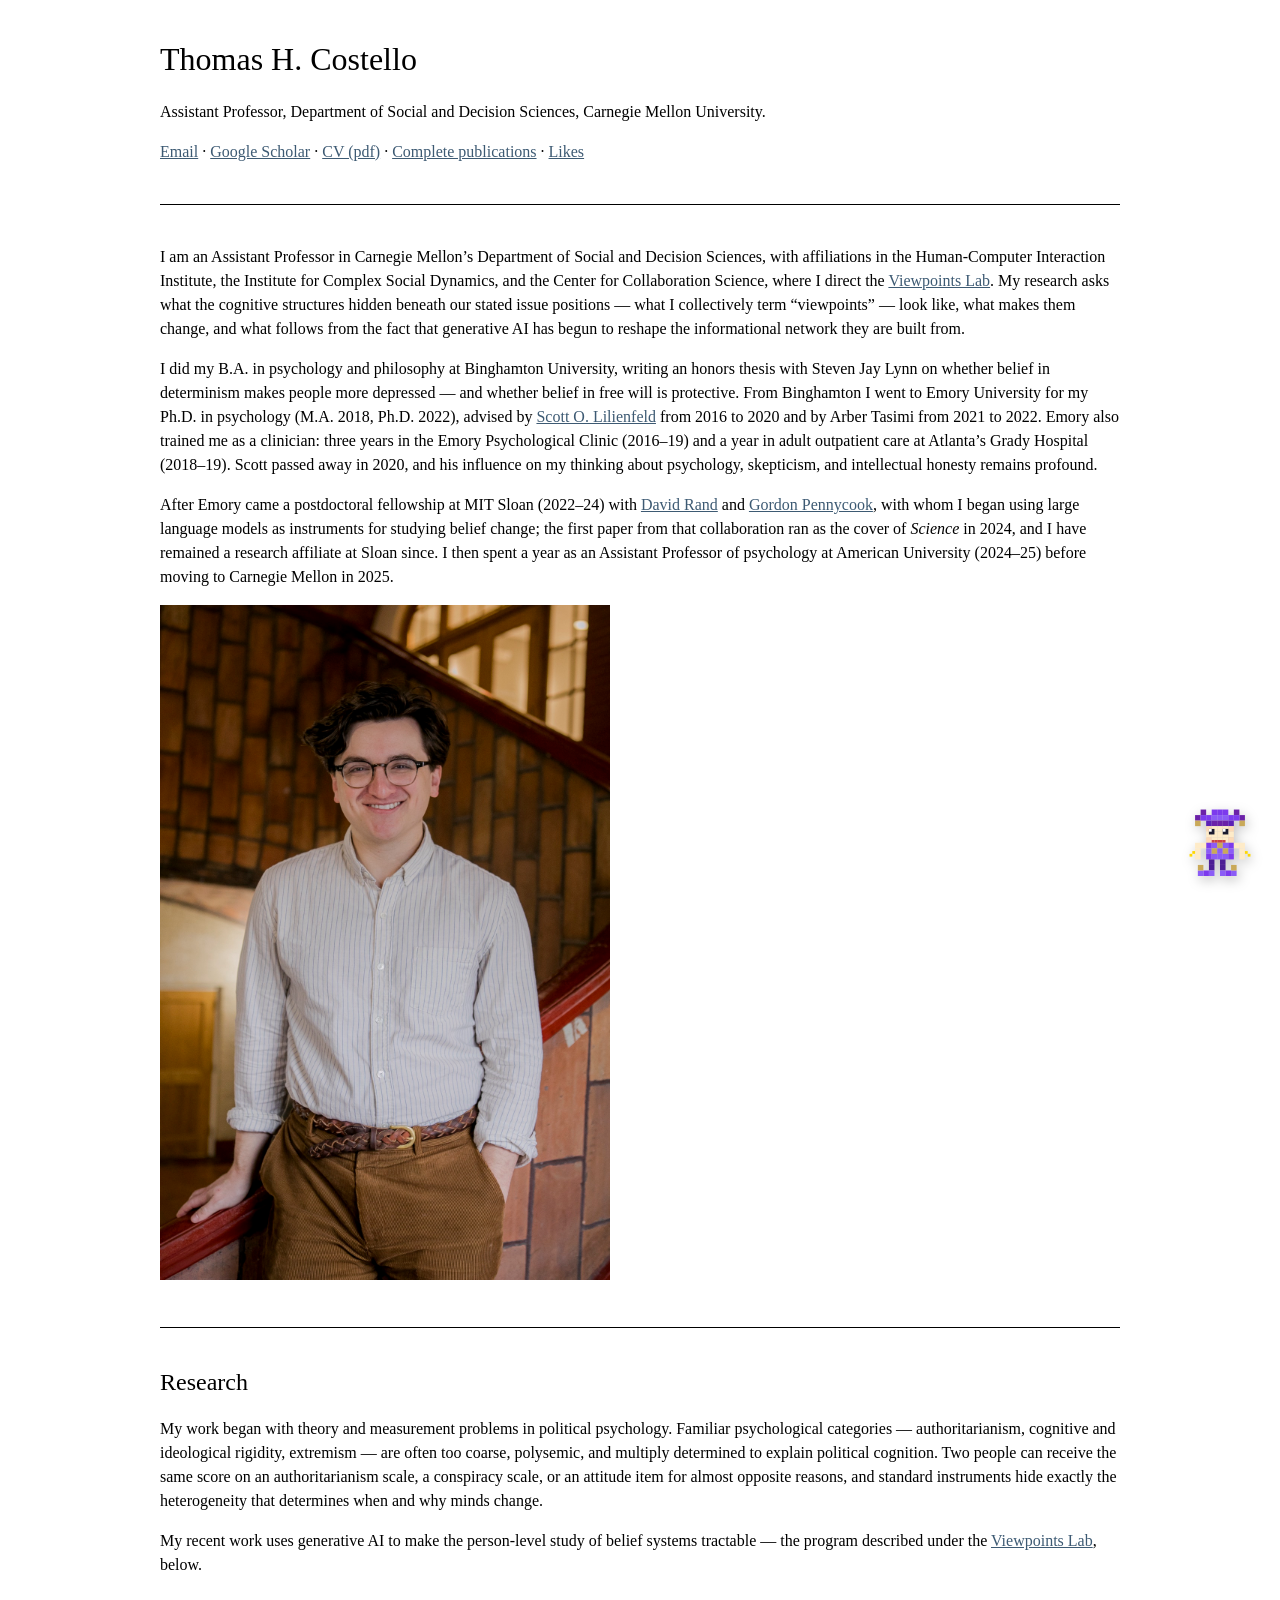
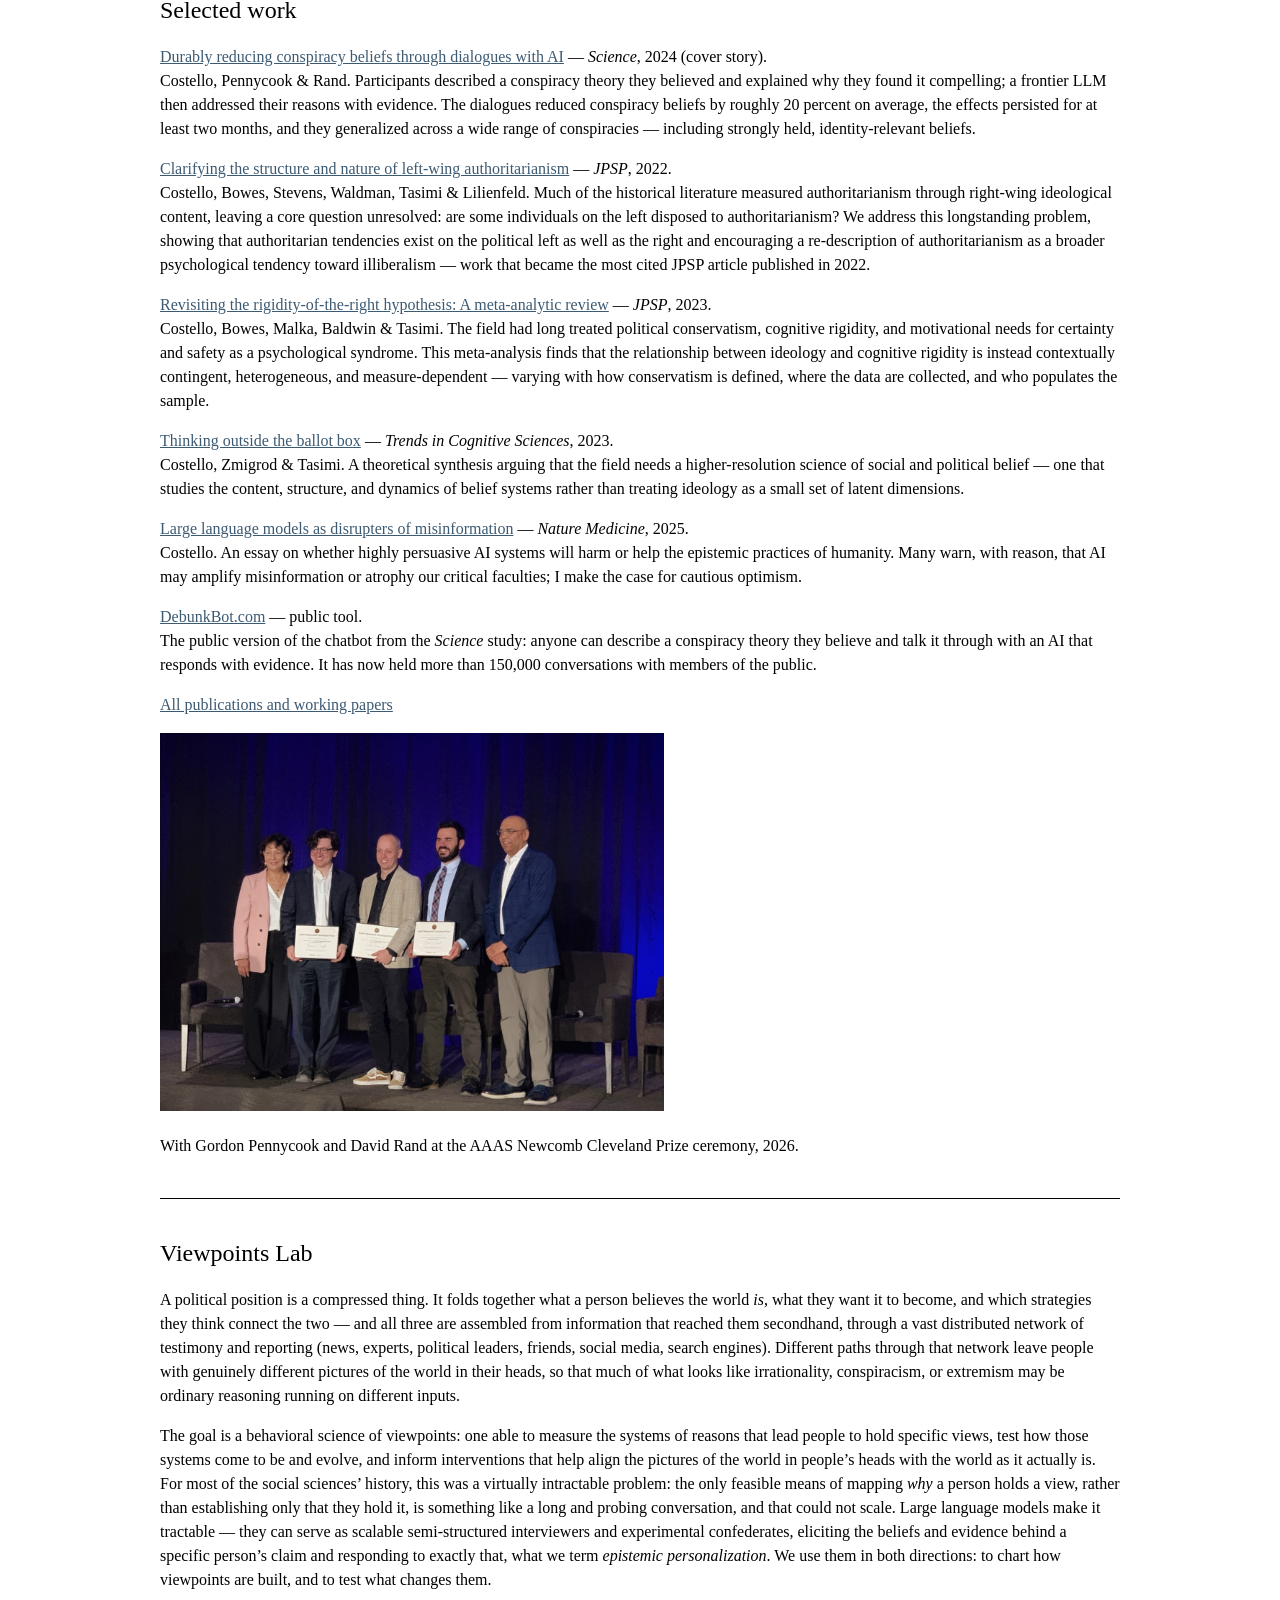
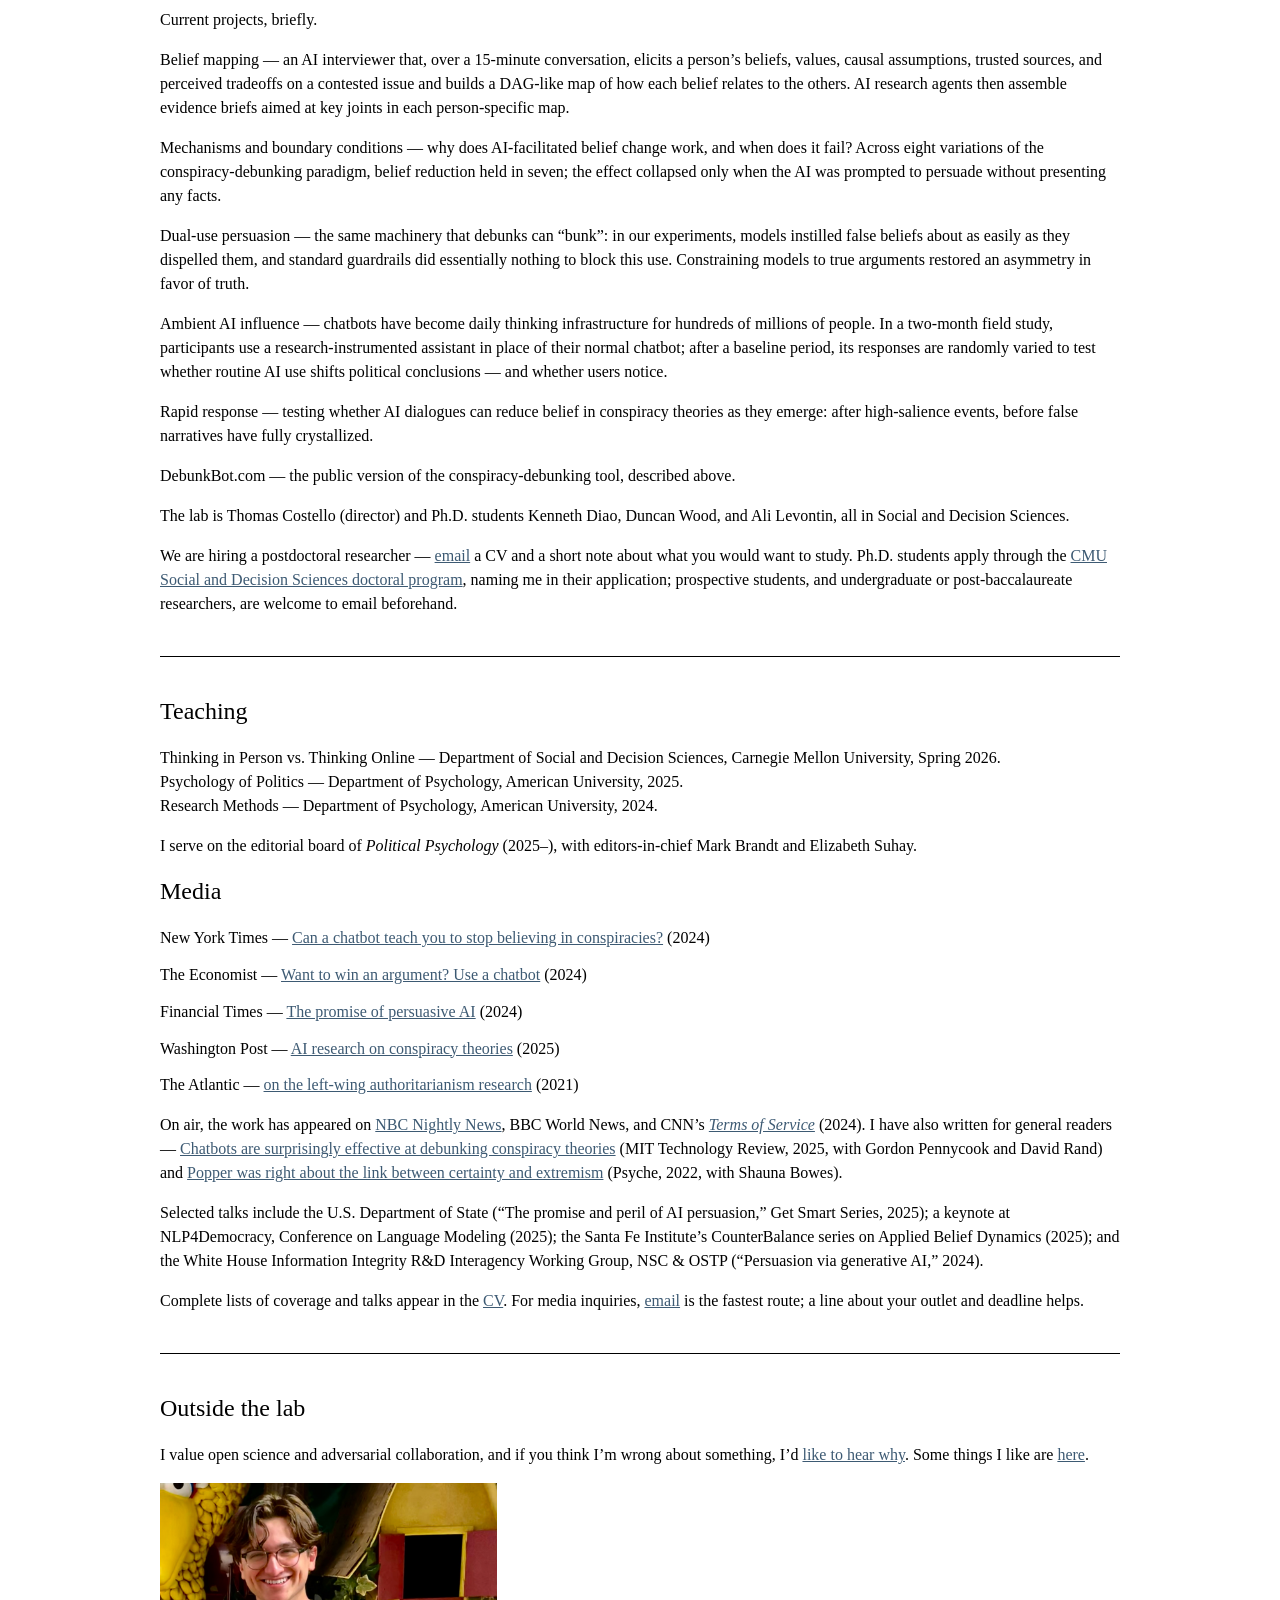
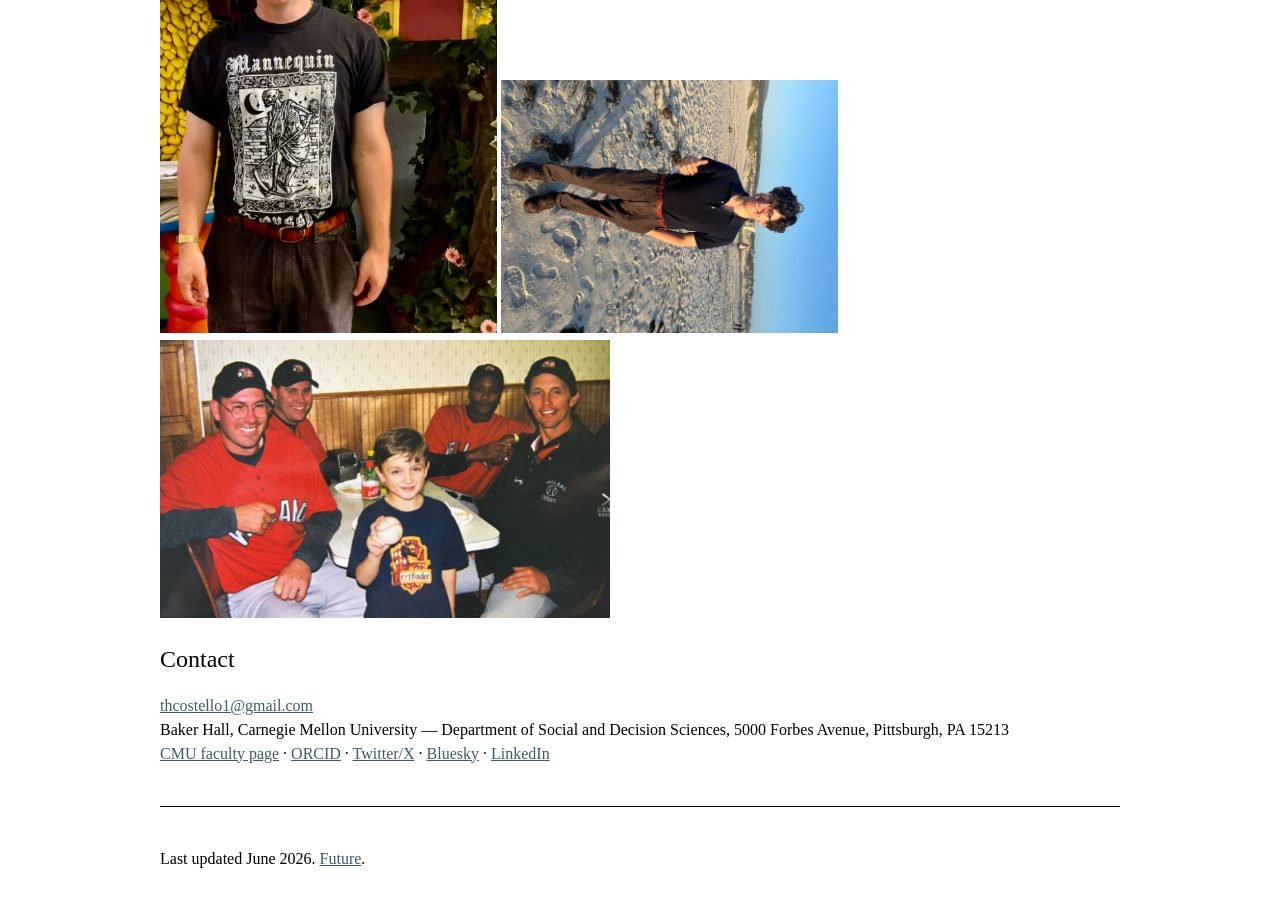
==== commit 706c45f4: "Strip the site to the studs Polish stopped signaling effort once LLMs made it free, so the design in" ====
--- a/index.html
+++ b/index.html
@@ -5,278 +5,327 @@
   <meta name="viewport" content="width=device-width, initial-scale=1.0">
   <meta name="description" content="Thomas H. Costello — psychologist and computational social scientist at Carnegie Mellon University. Research on viewpoints, belief change, and AI persuasion.">
   <meta name="author" content="Thomas H. Costello">
-
-  <!-- Canonical URL -->
   <link rel="canonical" href="https://thcostello.com/">
-
-  <!-- Open Graph -->
   <meta property="og:title" content="Thomas H. Costello">
   <meta property="og:description" content="Psychologist and computational social scientist at Carnegie Mellon University. Research on viewpoints, belief change, and AI persuasion.">
   <meta property="og:type" content="website">
   <meta property="og:url" content="https://thcostello.com/">
-  <meta property="og:image" content="https://thcostello.com/science-cover.jpg">
+  <meta property="og:image" content="https://thcostello.com/assets/images/web/tom-2026-stairs.jpg">
   <meta property="og:site_name" content="Thomas H. Costello">
-
-  <!-- Twitter Card -->
   <meta name="twitter:card" content="summary_large_image">
   <meta name="twitter:site" content="@tomstello_">
   <meta name="twitter:title" content="Thomas H. Costello">
   <meta name="twitter:description" content="Psychologist and computational social scientist at Carnegie Mellon University.">
-  <meta name="twitter:image" content="https://thcostello.com/science-cover.jpg">
-
+  <meta name="twitter:image" content="https://thcostello.com/assets/images/web/tom-2026-stairs.jpg">
   <title>Thomas H. Costello</title>
-
-  <!-- Favicon -->
   <link rel="icon" type="image/svg+xml" href="data:image/svg+xml,<svg xmlns='http://www.w3.org/2000/svg' viewBox='0 0 100 100'><text y='.9em' font-size='90'>❧</text></svg>">
-
-  <!-- Apply stored theme before first paint -->
-  <script>
-    (function () {
-      try {
-        var t = localStorage.getItem('theme');
-        if (t) document.documentElement.setAttribute('data-theme', t);
-      } catch (e) {}
-    })();
-  </script>
-
-  <!-- Fonts -->
-  <link rel="preconnect" href="https://fonts.googleapis.com">
-  <link rel="preconnect" href="https://fonts.gstatic.com" crossorigin>
-  <link href="https://fonts.googleapis.com/css2?family=Spectral:ital,wght@0,200;0,300;0,400;0,500;0,600;1,300;1,400;1,500&family=Inter:wght@400;500;600&family=JetBrains+Mono:wght@400&display=swap" rel="stylesheet">
-
-  <!-- Styles -->
-  <link rel="stylesheet" href="css/main.css">
   <link rel="stylesheet" href="css/puck.css">
+  <style>
+    html { color-scheme: light dark; }
+    body {
+      max-width: 60rem;
+      margin: 2.5rem auto;
+      padding: 0 1rem;
+      line-height: 1.5;
+      font-family: Georgia, serif;
+    }
+    h1, h2 { line-height: 1.2; font-weight: normal; }
+    img { max-width: 100%; height: auto; }
+    hr { border: none; border-top: 1px solid; margin: 2.5rem 0; }
+    a { color: light-dark(#3d5a73, #9fbcd4); }
+    ul { list-style: none; padding-left: 0; }
+    li { margin-bottom: 0.8rem; }
+  </style>
 </head>
 <body>
-  <a href="#main-content" class="skip-link">Skip to content</a>
-
-  <!-- Masthead -->
-  <header class="masthead">
-    <div class="container">
-      <div class="masthead__rules"></div>
-      <div class="masthead__row">
-        <a href="index.html" class="masthead__wordmark">T.&thinsp;H.&thinsp;Costello</a>
-        <div class="masthead__right">
-          <nav class="masthead__nav" aria-label="Main navigation">
-            <ul>
-              <li><a href="about.html" class="masthead__link">About</a></li>
-              <li><a href="research.html" class="masthead__link">Research</a></li>
-              <li><a href="lab.html" class="masthead__link">Viewpoints&nbsp;Lab</a></li>
-              <li><a href="media.html" class="masthead__link">Media</a></li>
-              <li><a href="likes.html" class="masthead__link">Likes</a></li>
-              <li><a href="future.html" class="masthead__link">Future</a></li>
-              <li><a href="contact.html" class="masthead__link">Contact</a></li>
-            </ul>
-          </nav>
-          <button class="theme-toggle" aria-label="Toggle dark mode" title="Paper / ink">◐</button>
-        </div>
-      </div>
-    </div>
-  </header>
-
-  <main id="main-content">
-
-    <!-- Folio: title page -->
-    <section class="folio">
-      <div class="container">
-        <p class="folio__slug settle" style="--i: 0;">
-          <span>Thomas H. Costello — Psychologist</span>
-          <span>Carnegie Mellon University · Pittsburgh</span>
-        </p>
-        <h1 class="folio__title settle" style="--i: 1;">
-          Why people believe what they believe—<em>and whether minds can&nbsp;change.</em>
-        </h1>
-        <p class="folio__lede settle" style="--i: 2;">
-          I study the cognitive structures hidden beneath our stated issue positions —
-          <strong>viewpoints</strong> — what they look like, what makes them change, and
-          what follows from the fact that generative AI has begun to reshape the
-          informational network they are built from.
-        </p>
-        <div class="folio__actions settle" style="--i: 3;">
-          <a href="research.html" class="cta">Research</a>
-          <a href="lab.html" class="cta">Viewpoints Lab</a>
-        </div>
-      </div>
-    </section>
-
-    <!-- § I — Selected work -->
-    <section class="section">
-      <div class="container">
-        <div class="section-head" data-animate="fade-up">
-          <span class="section-head__no">§ I.</span>
-          <span class="section-head__title">Selected work</span>
-        </div>
-
-        <article class="entry" data-animate="fade-up">
-          <span class="entry__no">i.</span>
-          <p class="entry__venue">Science · Cover story · Vol. 385</p>
-          <h2 class="entry__title">
-            <a href="research.html#science-2024">Durably reducing conspiracy beliefs through dialogues with AI</a>
-          </h2>
-          <p class="entry__desc">
-            Evidence-based dialogues with an AI model reduced participants&rsquo; conspiracy
-            beliefs by roughly 20 percent on average; the effects persisted for at least two
-            months and generalized across a wide range of conspiracies, including strongly
-            held and identity-relevant beliefs.
-          </p>
-          <a href="research.html#science-2024" class="cta">Read more</a>
-        </article>
-
-        <article class="entry" data-animate="fade-up">
-          <span class="entry__no">ii.</span>
-          <p class="entry__venue">Nature Medicine · 2025</p>
-          <h2 class="entry__title">
-            <a href="research.html">Large language models as disrupters of misinformation</a>
-          </h2>
-          <p class="entry__desc">
-            Many warn, with reason, that AI will amplify misinformation or atrophy our
-            critical faculties. In this essay I make the case for cautious optimism about
-            what these systems could do for the information ecosystem.
-          </p>
-          <a href="research.html" class="cta">Read more</a>
-        </article>
-
-        <article class="entry" data-animate="fade-up">
-          <span class="entry__no">iii.</span>
-          <p class="entry__venue">Public tool</p>
-          <h2 class="entry__title">
-            <a href="https://debunkbot.com" target="_blank" rel="noopener noreferrer">DebunkBot.com</a>
-          </h2>
-          <p class="entry__desc">
-            The public version of the chatbot from the <em>Science</em> study: anyone can
-            describe a conspiracy theory they believe and talk it through with an AI that
-            responds with evidence. It has now held more than 150,000 conversations with
-            members of the public.
-          </p>
-          <a href="https://debunkbot.com" target="_blank" rel="noopener noreferrer" class="cta">Try it</a>
-        </article>
-      </div>
-    </section>
-
-    <!-- § II — About -->
-    <section class="section">
-      <div class="container">
-        <div class="section-head" data-animate="fade-up">
-          <span class="section-head__no">§ II.</span>
-          <span class="section-head__title">About</span>
-        </div>
-
-        <div class="duet duet--offset">
-          <div class="article__body" data-animate="fade-up">
-            <p class="drop-cap">
-              I am an Assistant Professor in the Department of Social and Decision Sciences
-              at Carnegie Mellon University, where I direct the <strong>Viewpoints Lab</strong>,
-              with affiliations in the Human-Computer Interaction Institute, the Institute for
-              Complex Social Dynamics, and the Center for Collaboration Science. My research
-              uses tools from political psychology, decision science, human-computer
-              interaction, and AI to understand how people form, structure, and change social
-              and political beliefs.
-            </p>
-            <p>
-              I completed my PhD at Emory University under Scott Lilienfeld and Arber Tasimi,
-              then a postdoctoral fellowship at MIT Sloan with David Rand and Gordon Pennycook,
-              and spent a year on the faculty at American University before moving to Carnegie
-              Mellon.
-            </p>
-            <a href="about.html" class="cta">More about me</a>
-          </div>
-          <figure class="figure portrait" data-animate="fade-up" style="margin-top: 0;">
-            <img src="assets/images/web/tom-2026-stairs.jpg" alt="Thomas Costello, Carnegie Mellon University, 2026" width="900" height="1350">
-            <figcaption>Pittsburgh, January 2026.</figcaption>
-          </figure>
-        </div>
-      </div>
-    </section>
-
-    <!-- § III — What I study -->
-    <section class="section">
-      <div class="container">
-        <div class="section-head" data-animate="fade-up">
-          <span class="section-head__no">§ III.</span>
-          <span class="section-head__title">What I study</span>
-        </div>
-
-        <div class="ledger" data-stagger>
-          <div class="ledger__row">
-            <span class="ledger__key">01</span>
-            <div>
-              <h2 class="ledger__title">Political psychology and measurement</h2>
-              <p class="ledger__detail">
-                Familiar psychological categories — authoritarianism, cognitive and
-                ideological rigidity, extremism — are often too coarse, polysemic, and
-                multiply determined to explain political cognition. Two people can receive
-                the same score on an authoritarianism scale, a conspiracy scale, or an
-                attitude item for almost opposite reasons, and standard instruments hide
-                exactly the heterogeneity that determines when and why minds change.
-              </p>
-            </div>
-          </div>
-          <div class="ledger__row">
-            <span class="ledger__key">02</span>
-            <div>
-              <h2 class="ledger__title">AI as an instrument for belief science</h2>
-              <p class="ledger__detail">
-                Large language models can serve as scalable semi-structured interviewers and
-                experimental confederates: eliciting a belief in a person&rsquo;s own words,
-                then addressing their reasons with arguments targeted at the epistemic
-                assumptions and evidence behind that specific claim — what I term
-                <em>epistemic personalization</em>. In mechanism experiments, the evidence
-                does the work; persuasion collapses when the model must argue without facts.
-              </p>
-            </div>
-          </div>
-          <div class="ledger__row">
-            <span class="ledger__key">03</span>
-            <div>
-              <h2 class="ledger__title">AI in the information ecosystem</h2>
-              <p class="ledger__detail">
-                Persuasive capacity is fundamentally dual-use: in our experiments, models
-                instilled false beliefs about as easily as they dispelled them. Meanwhile,
-                chatbots have become a daily thinking infrastructure for hundreds of millions
-                of people, where the more consequential scenario may be ambient exposure —
-                answers whose defaults subtly push users toward particular conclusions over
-                weeks or months.
-              </p>
-            </div>
-          </div>
-        </div>
-
-        <div class="mt-8" data-animate="fade-up">
-          <a href="research.html" class="cta">View all publications</a>
-        </div>
-      </div>
-    </section>
-
-  </main>
-
-  <!-- Footer / colophon -->
-  <footer class="footer">
-    <div class="container">
-      <div class="footer__rules"></div>
-      <nav class="footer__nav" aria-label="Footer navigation">
-        <ul>
-          <li><a href="about.html">About</a></li>
-          <li><a href="research.html">Research</a></li>
-          <li><a href="lab.html">Viewpoints Lab</a></li>
-          <li><a href="media.html">Media</a></li>
-          <li><a href="likes.html">Likes</a></li>
-          <li><a href="assets/docs/thomas-costello-cv.pdf" target="_blank" rel="noopener noreferrer">CV (PDF)</a></li>
-          <li><a href="https://scholar.google.com/citations?user=2oxoi9oAAAAJ&hl=en" target="_blank" rel="noopener noreferrer">Google Scholar</a></li>
-        </ul>
-      </nav>
-      <p class="footer__meta">
-        © 2026 Thomas H. Costello · Carnegie Mellon University, Pittsburgh, PA ·
-        <a href="mailto:thcostello1@gmail.com">Email</a> ·
-        <a href="https://twitter.com/tomstello_" target="_blank" rel="noopener noreferrer">Twitter/X</a> ·
-        <a href="https://bsky.app/profile/tomcostello.bsky.social" target="_blank" rel="noopener noreferrer">Bluesky</a> ·
-        <a href="https://www.linkedin.com/in/tom-costello-ba41b6105/" target="_blank" rel="noopener noreferrer">LinkedIn</a>
-      </p>
-    </div>
-  </footer>
-
-  <!-- JavaScript -->
-  <script src="js/main.js"></script>
+
+  <h1>Thomas H. Costello</h1>
+  <p>Assistant Professor, Department of Social and Decision Sciences, Carnegie Mellon University.</p>
+  <p>
+    <a href="mailto:thcostello1@gmail.com">Email</a> ·
+    <a href="https://scholar.google.com/citations?user=2oxoi9oAAAAJ&amp;hl=en">Google Scholar</a> ·
+    <a href="assets/docs/thomas-costello-cv.pdf">CV (pdf)</a> ·
+    <a href="research.html">Complete publications</a> ·
+    <a href="likes.html">Likes</a>
+  </p>
+
+  <hr>
+
+  <p>
+    I am an Assistant Professor in Carnegie Mellon&rsquo;s Department of Social and
+    Decision Sciences, with affiliations in the Human-Computer Interaction Institute,
+    the Institute for Complex Social Dynamics, and the Center for Collaboration
+    Science, where I direct the <a href="#lab">Viewpoints Lab</a>. My research asks
+    what the cognitive structures hidden beneath our stated issue positions &mdash;
+    what I collectively term &ldquo;viewpoints&rdquo; &mdash; look like, what makes
+    them change, and what follows from the fact that generative AI has begun to
+    reshape the informational network they are built from.
+  </p>
+  <p>
+    I did my B.A. in psychology and philosophy at Binghamton University, writing an
+    honors thesis with Steven Jay Lynn on whether belief in determinism makes people
+    more depressed &mdash; and whether belief in free will is protective.
+    From Binghamton I went to Emory University for my Ph.D. in psychology (M.A. 2018,
+    Ph.D. 2022), advised by
+    <a href="https://en.wikipedia.org/wiki/Scott_Lilienfeld">Scott O. Lilienfeld</a>
+    from 2016 to 2020 and by Arber Tasimi from 2021 to 2022. Emory also trained me as
+    a clinician: three years in the Emory Psychological Clinic (2016&ndash;19) and a
+    year in adult outpatient care at Atlanta&rsquo;s Grady Hospital (2018&ndash;19).
+    Scott passed away in 2020, and his influence on my thinking about psychology,
+    skepticism, and intellectual honesty remains profound.
+  </p>
+  <p>
+    After Emory came a postdoctoral fellowship at MIT Sloan (2022&ndash;24) with
+    <a href="https://davidrand-cooperation.com/">David Rand</a> and
+    <a href="https://gordonpennycook.com/">Gordon Pennycook</a>, with whom I began
+    using large language models as instruments for studying belief change; the first
+    paper from that collaboration ran as the cover of <i>Science</i> in 2024, and I
+    have remained a research affiliate at Sloan since. I then spent a year as an
+    Assistant Professor of psychology at American University (2024&ndash;25) before
+    moving to Carnegie Mellon in 2025.
+  </p>
+
+  <img src="assets/images/web/tom-2026-stairs.jpg" alt="Thomas Costello" width="450" height="675">
+
+  <hr>
+
+  <h2>Research</h2>
+  <p>
+    My work began with theory and measurement problems in political psychology.
+    Familiar psychological categories &mdash; authoritarianism, cognitive and
+    ideological rigidity, extremism &mdash; are often too coarse, polysemic, and
+    multiply determined to explain political cognition. Two people can receive the
+    same score on an authoritarianism scale, a conspiracy scale, or an attitude item
+    for almost opposite reasons, and standard instruments hide exactly the
+    heterogeneity that determines when and why minds change.
+  </p>
+  <p>
+    My recent work uses generative AI to make the person-level study of belief
+    systems tractable &mdash; the program described under the
+    <a href="#lab">Viewpoints Lab</a>, below.
+  </p>
+
+  <h2>Selected work</h2>
+  <p>
+    <a href="https://www.science.org/doi/10.1126/science.adq1814">Durably reducing conspiracy beliefs through dialogues with AI</a>
+    &mdash; <i>Science</i>, 2024 (cover story).<br>
+    Costello, Pennycook &amp; Rand. Participants described a conspiracy theory they
+    believed and explained why they found it compelling; a frontier LLM then addressed
+    their reasons with evidence. The dialogues reduced conspiracy beliefs by roughly
+    20 percent on average, the effects persisted for at least two months, and they
+    generalized across a wide range of conspiracies &mdash; including strongly held,
+    identity-relevant beliefs.
+  </p>
+  <p>
+    <a href="https://doi.org/10.1037/pspp0000341">Clarifying the structure and nature of left-wing authoritarianism</a>
+    &mdash; <i>JPSP</i>, 2022.<br>
+    Costello, Bowes, Stevens, Waldman, Tasimi &amp; Lilienfeld. Much of the historical
+    literature measured authoritarianism through right-wing ideological content,
+    leaving a core question unresolved: are some individuals on the left disposed to
+    authoritarianism? We address this longstanding problem, showing that authoritarian
+    tendencies exist on the political left as well as the right and encouraging a
+    re-description of authoritarianism as a broader psychological tendency toward
+    illiberalism &mdash; work that became the most cited JPSP article published
+    in 2022.
+  </p>
+  <p>
+    <a href="https://doi.org/10.1037/pspp0000446">Revisiting the rigidity-of-the-right hypothesis: A meta-analytic review</a>
+    &mdash; <i>JPSP</i>, 2023.<br>
+    Costello, Bowes, Malka, Baldwin &amp; Tasimi. The field had long treated political
+    conservatism, cognitive rigidity, and motivational needs for certainty and safety
+    as a psychological syndrome. This meta-analysis finds that the relationship
+    between ideology and cognitive rigidity is instead contextually contingent,
+    heterogeneous, and measure-dependent &mdash; varying with how conservatism is
+    defined, where the data are collected, and who populates the sample.
+  </p>
+  <p>
+    <a href="https://doi.org/10.1016/j.tics.2023.03.012">Thinking outside the ballot box</a>
+    &mdash; <i>Trends in Cognitive Sciences</i>, 2023.<br>
+    Costello, Zmigrod &amp; Tasimi. A theoretical synthesis arguing that the field
+    needs a higher-resolution science of social and political belief &mdash; one that
+    studies the content, structure, and dynamics of belief systems rather than
+    treating ideology as a small set of latent dimensions.
+  </p>
+  <p>
+    <a href="https://www.nature.com/articles/s41591-025-03821-5">Large language models as disrupters of misinformation</a>
+    &mdash; <i>Nature Medicine</i>, 2025.<br>
+    Costello. An essay on whether highly persuasive AI systems will harm or help the
+    epistemic practices of humanity. Many warn, with reason, that AI may amplify
+    misinformation or atrophy our critical faculties; I make the case for cautious
+    optimism.
+  </p>
+  <p>
+    <a href="https://debunkbot.com">DebunkBot.com</a> &mdash; public tool.<br>
+    The public version of the chatbot from the <i>Science</i> study: anyone can
+    describe a conspiracy theory they believe and talk it through with an AI that
+    responds with evidence. It has now held more than 150,000 conversations with
+    members of the public.
+  </p>
+  <p><a href="research.html">All publications and working papers</a></p>
+
+  <img src="assets/images/web/aaas-stage-2026.jpg" alt="Thomas Costello, Gordon Pennycook, and David Rand receiving the AAAS Newcomb Cleveland Prize on stage" width="504" height="378">
+  <p>With Gordon Pennycook and David Rand at the AAAS Newcomb Cleveland Prize ceremony, 2026.</p>
+
+  <hr>
+
+  <h2 id="lab">Viewpoints Lab</h2>
+  <p>
+    A political position is a compressed thing. It folds together what a person
+    believes the world <i>is</i>, what they want it to become, and which strategies
+    they think connect the two &mdash; and all three are assembled from information
+    that reached them secondhand, through a vast distributed network of testimony and
+    reporting (news, experts, political leaders, friends, social media, search
+    engines). Different paths through that network leave people with genuinely
+    different pictures of the world in their heads, so that much of what looks like
+    irrationality, conspiracism, or extremism may be ordinary reasoning running on
+    different inputs.
+  </p>
+  <p>
+    The goal is a behavioral science of viewpoints: one able to measure the systems
+    of reasons that lead people to hold specific views, test how those systems come
+    to be and evolve, and inform interventions that help align the pictures of the
+    world in people&rsquo;s heads with the world as it actually is. For most of the
+    social sciences&rsquo; history, this was a virtually intractable problem: the
+    only feasible means of mapping <i>why</i> a person holds a view, rather than
+    establishing only that they hold it, is something like a long and probing
+    conversation, and that could not scale. Large language models make it tractable
+    &mdash; they can serve as scalable semi-structured interviewers and experimental
+    confederates, eliciting the beliefs and evidence behind a specific person&rsquo;s
+    claim and responding to exactly that, what we term <i>epistemic
+    personalization</i>. We use them in both directions: to chart how viewpoints are
+    built, and to test what changes them.
+  </p>
+
+  <p>Current projects, briefly.</p>
+  <p>
+    Belief mapping &mdash; an AI interviewer that, over a 15-minute conversation,
+    elicits a person&rsquo;s beliefs, values, causal assumptions, trusted sources,
+    and perceived tradeoffs on a contested issue and builds a DAG-like map of how
+    each belief relates to the others. AI research agents then assemble evidence
+    briefs aimed at key joints in each person-specific map.
+  </p>
+  <p>
+    Mechanisms and boundary conditions &mdash; why does AI-facilitated belief change
+    work, and when does it fail? Across eight variations of the conspiracy-debunking
+    paradigm, belief reduction held in seven; the effect collapsed only when the AI
+    was prompted to persuade without presenting any facts.
+  </p>
+  <p>
+    Dual-use persuasion &mdash; the same machinery that debunks can
+    &ldquo;bunk&rdquo;: in our experiments, models instilled false beliefs about as
+    easily as they dispelled them, and standard guardrails did essentially nothing
+    to block this use. Constraining models to true arguments restored an asymmetry
+    in favor of truth.
+  </p>
+  <p>
+    Ambient AI influence &mdash; chatbots have become daily thinking infrastructure
+    for hundreds of millions of people. In a two-month field study, participants use
+    a research-instrumented assistant in place of their normal chatbot; after a
+    baseline period, its responses are randomly varied to test whether routine AI
+    use shifts political conclusions &mdash; and whether users notice.
+  </p>
+  <p>
+    Rapid response &mdash; testing whether AI dialogues can reduce belief in
+    conspiracy theories as they emerge: after high-salience events, before false
+    narratives have fully crystallized.
+  </p>
+  <p>
+    DebunkBot.com &mdash; the public version of the conspiracy-debunking tool,
+    described above.
+  </p>
+
+  <p>
+    The lab is Thomas Costello (director) and Ph.D. students Kenneth Diao,
+    Duncan Wood, and Ali Levontin, all in Social and Decision Sciences.
+  </p>
+  <p>
+    We are hiring a postdoctoral researcher &mdash;
+    <a href="mailto:thcostello1@gmail.com">email</a> a CV and a short note about what
+    you would want to study. Ph.D. students apply through the
+    <a href="https://www.cmu.edu/dietrich/sds/graduate/index.html">CMU Social and
+    Decision Sciences doctoral program</a>, naming me in their application;
+    prospective students, and undergraduate or post-baccalaureate researchers, are
+    welcome to email beforehand.
+  </p>
+
+  <hr>
+
+  <h2 id="teaching">Teaching</h2>
+  <p>
+    Thinking in Person vs. Thinking Online &mdash; Department of Social and Decision
+    Sciences, Carnegie Mellon University, Spring 2026.<br>
+    Psychology of Politics &mdash; Department of Psychology, American University, 2025.<br>
+    Research Methods &mdash; Department of Psychology, American University, 2024.
+  </p>
+  <p>
+    I serve on the editorial board of <i>Political Psychology</i> (2025&ndash;),
+    with editors-in-chief Mark Brandt and Elizabeth Suhay.
+  </p>
+
+  <h2 id="media">Media</h2>
+  <ul>
+    <li>New York Times &mdash; <a href="https://www.nytimes.com/2024/09/12/health/chatbot-debunk-conspiracy-theories.html">Can a chatbot teach you to stop believing in conspiracies?</a> (2024)</li>
+    <li>The Economist &mdash; <a href="https://www.economist.com/graphic-detail/2024/09/26/want-to-win-an-argument-use-a-chatbot">Want to win an argument? Use a chatbot</a> (2024)</li>
+    <li>Financial Times &mdash; <a href="https://www.ft.com/content/909f33d1-0d33-440b-a935-cfa65d2fccd1">The promise of persuasive AI</a> (2024)</li>
+    <li>Washington Post &mdash; <a href="https://www.washingtonpost.com/opinions/2025/02/26/ai-research-conspiracy-theories">AI research on conspiracy theories</a> (2025)</li>
+    <li>The Atlantic &mdash; <a href="https://www.theatlantic.com/ideas/archive/2021/09/psychological-dimensions-left-wing-authoritarianism/620185/">on the left-wing authoritarianism research</a> (2021)</li>
+  </ul>
+  <p>
+    On air, the work has appeared on
+    <a href="https://www.youtube.com/watch?v=uIC2DbZWr0Y">NBC Nightly News</a>,
+    BBC World News, and CNN&rsquo;s
+    <a href="https://www.cnn.com/audio/podcasts/terms-of-service-with-clare-duffy/episodes/9f3b82b4-96cf-11ef-aa1b-2f08b9fdf665"><i>Terms of Service</i></a> (2024).
+    I have also written for general readers &mdash;
+    <a href="https://www.technologyreview.com/2025/10/30/1126471/chatbots-are-surprisingly-effective-at-debunking-conspiracy-theories/">Chatbots are surprisingly effective at debunking conspiracy theories</a>
+    (MIT Technology Review, 2025, with Gordon Pennycook and David Rand) and
+    <a href="https://psyche.co/ideas/popper-was-right-about-the-link-between-certainty-and-extremism">Popper was right about the link between certainty and extremism</a>
+    (Psyche, 2022, with Shauna Bowes).
+  </p>
+  <p>
+    Selected talks include the U.S. Department of State (&ldquo;The promise and peril
+    of AI persuasion,&rdquo; Get Smart Series, 2025); a keynote at NLP4Democracy,
+    Conference on Language Modeling (2025); the Santa Fe Institute&rsquo;s
+    CounterBalance series on Applied Belief Dynamics (2025); and the White House
+    Information Integrity R&amp;D Interagency Working Group, NSC &amp; OSTP
+    (&ldquo;Persuasion via generative AI,&rdquo; 2024).
+  </p>
+  <p>
+    Complete lists of coverage and talks appear in the
+    <a href="assets/docs/thomas-costello-cv.pdf">CV</a>. For media inquiries,
+    <a href="mailto:thcostello1@gmail.com">email</a> is the fastest route; a line
+    about your outlet and deadline helps.
+  </p>
+
+  <hr>
+
+  <h2 id="outside">Outside the lab</h2>
+  <p>
+    I value open science and adversarial collaboration, and if you think I&rsquo;m
+    wrong about something, I&rsquo;d <a href="#contact">like to hear why</a>.
+    Some things I like are <a href="likes.html">here</a>.
+  </p>
+  <p>
+    <img src="assets/images/web/tom-carnival.jpg" alt="Thomas Costello smiling in a black Mannequin t-shirt in front of a carnival backdrop" width="337" height="450">
+    <img src="assets/images/web/tom-beach.jpg" alt="Thomas Costello on a beach, giving a thumbs up" width="337" height="450">
+    <img src="assets/images/web/baseball-childhood.jpg" alt="Thomas Costello as a child, playing baseball" width="450" height="278">
+  </p>
+
+  <h2 id="contact">Contact</h2>
+  <p>
+    <a href="mailto:thcostello1@gmail.com">thcostello1@gmail.com</a><br>
+    Baker Hall, Carnegie Mellon University &mdash; Department of Social and Decision
+    Sciences, 5000 Forbes Avenue, Pittsburgh, PA 15213<br>
+    <a href="https://www.cmu.edu/dietrich/sds/people/faculty/tom-costello.html">CMU faculty page</a> ·
+    <a href="https://orcid.org/0000-0002-5188-3881">ORCID</a> ·
+    <a href="https://twitter.com/tomstello_">Twitter/X</a> ·
+    <a href="https://bsky.app/profile/tomcostello.bsky.social">Bluesky</a> ·
+    <a href="https://www.linkedin.com/in/tom-costello-ba41b6105/">LinkedIn</a>
+  </p>
+
+  <hr>
+
+  <p>Last updated June 2026. <a href="future.html">Future</a>.</p>
+
   <script src="js/puck.js"></script>
 </body>
 </html>
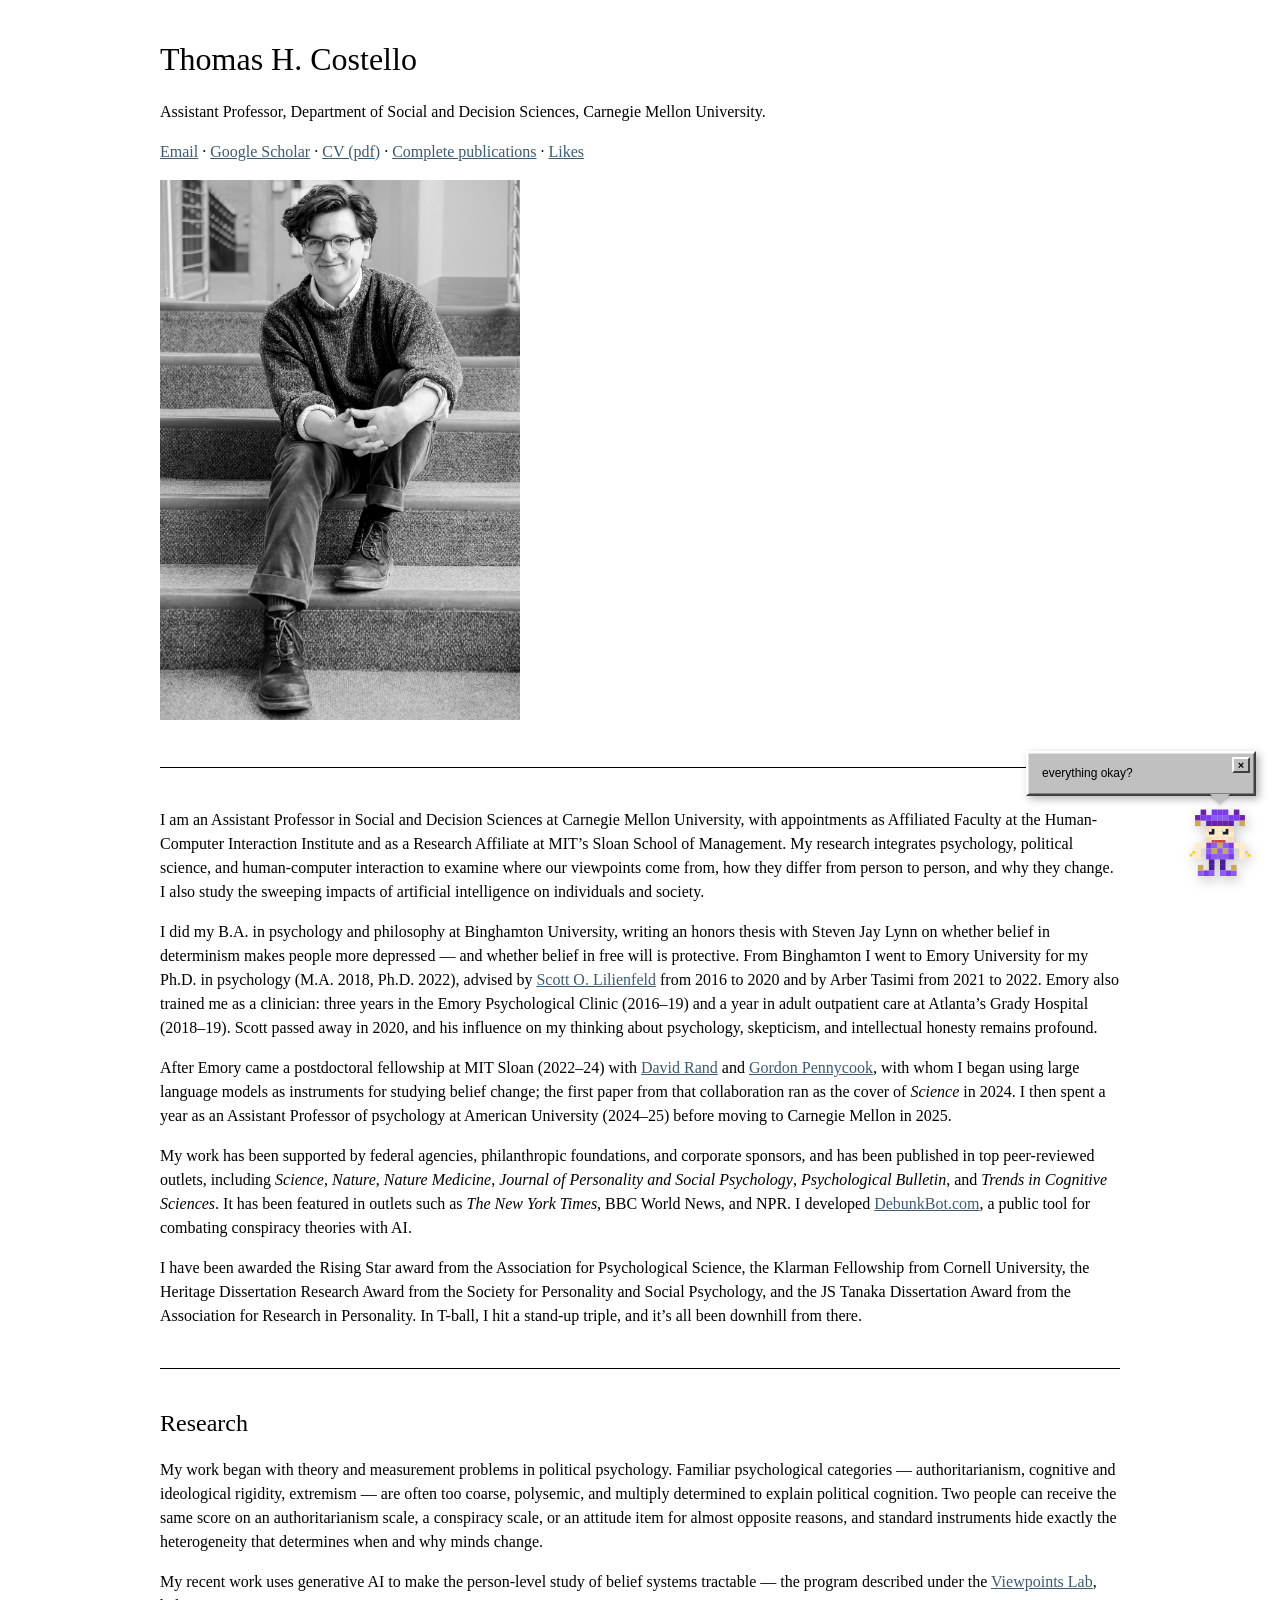
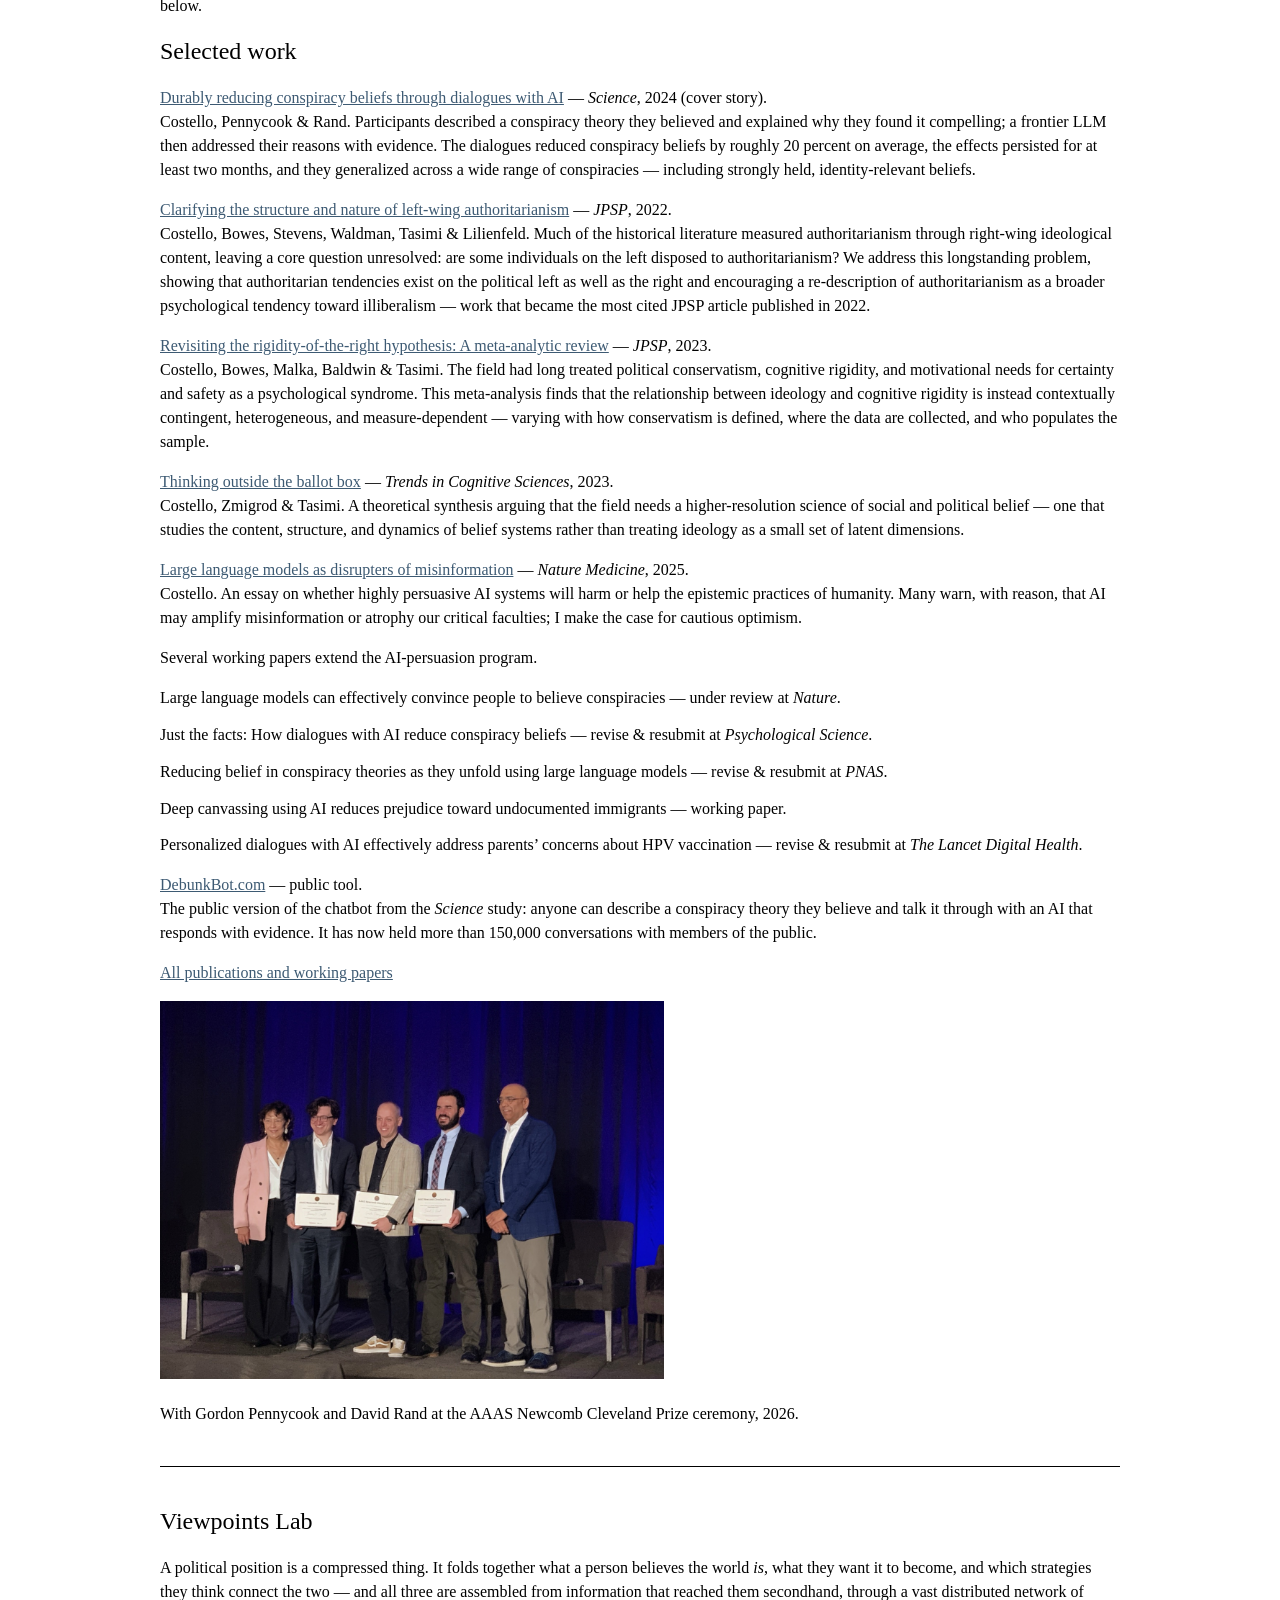
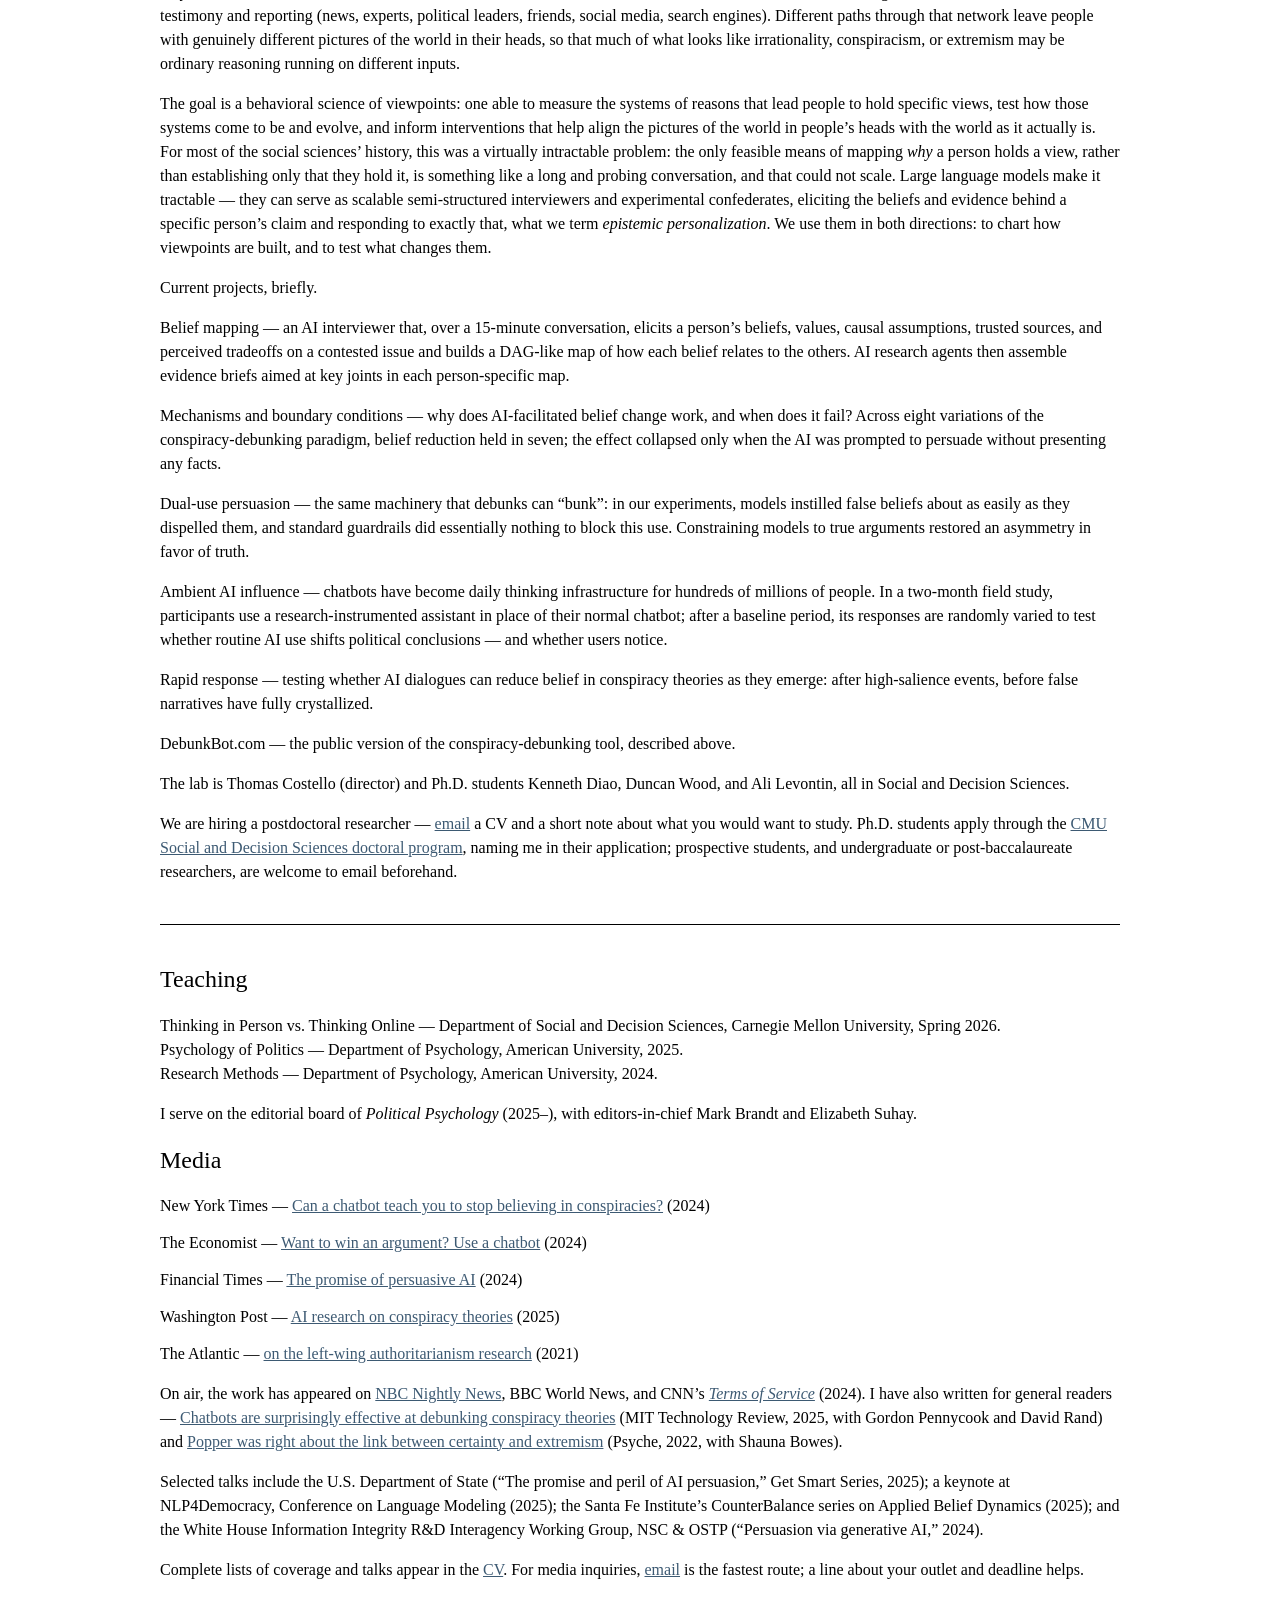
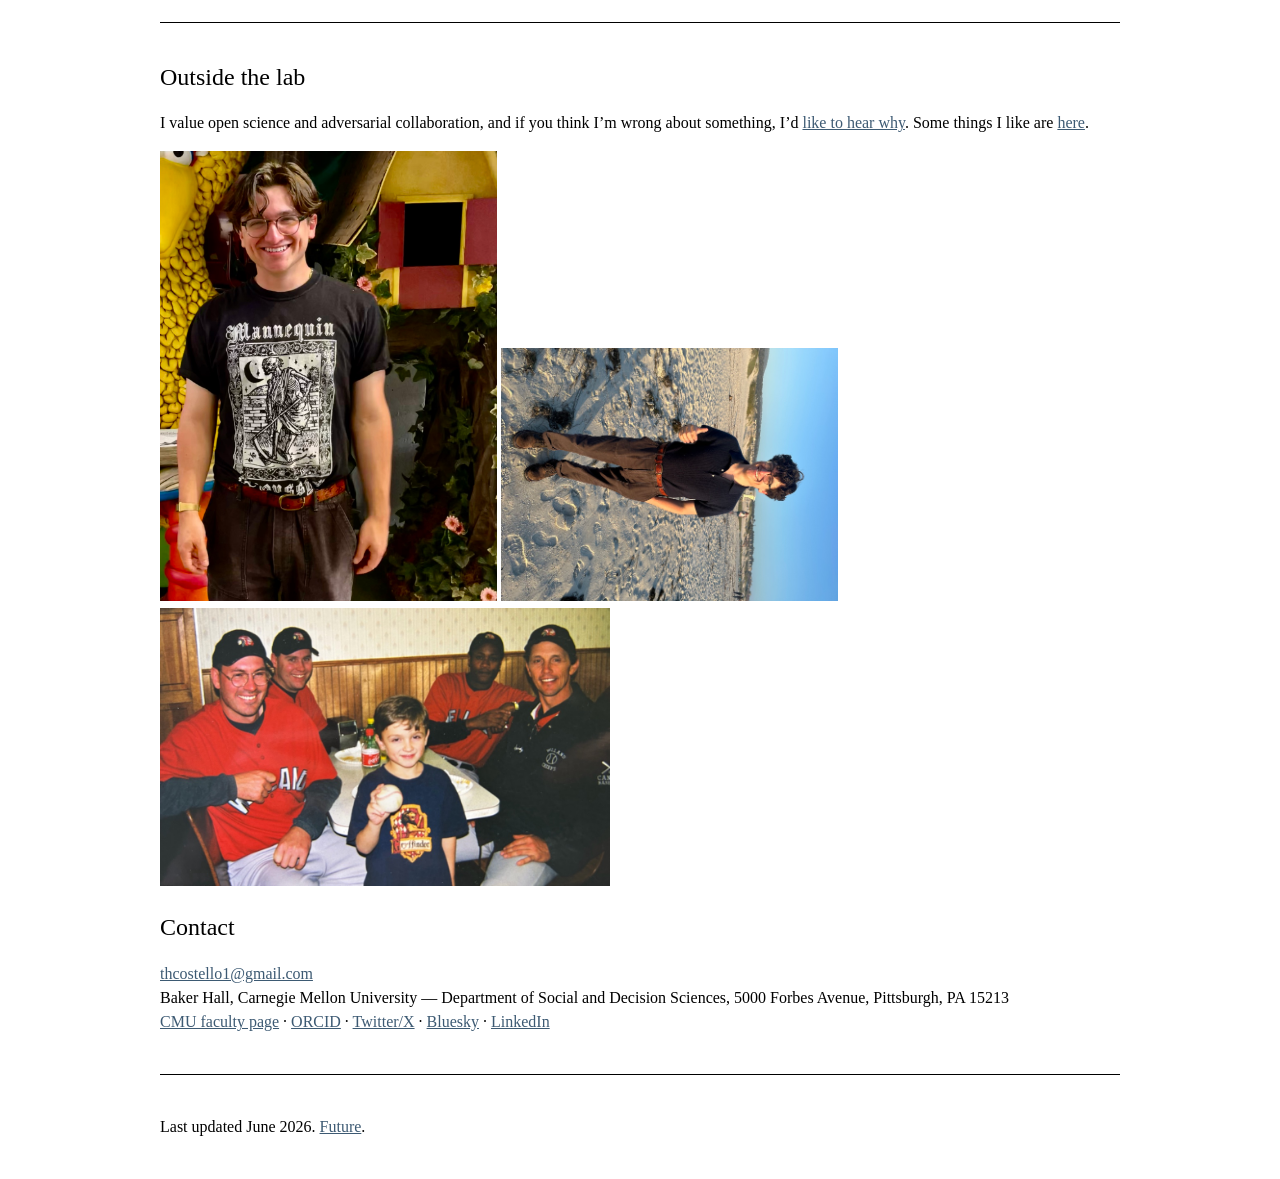
==== commit 1f65545a: "Use my default bio (first person), B&W seated photo, highlight working papers - Header photo is now " ====
--- a/index.html
+++ b/index.html
@@ -10,13 +10,13 @@
   <meta property="og:description" content="Psychologist and computational social scientist at Carnegie Mellon University. Research on viewpoints, belief change, and AI persuasion.">
   <meta property="og:type" content="website">
   <meta property="og:url" content="https://thcostello.com/">
-  <meta property="og:image" content="https://thcostello.com/assets/images/web/tom-2026-stairs.jpg">
+  <meta property="og:image" content="https://thcostello.com/assets/images/web/tom-2026-steps-bw.jpg">
   <meta property="og:site_name" content="Thomas H. Costello">
   <meta name="twitter:card" content="summary_large_image">
   <meta name="twitter:site" content="@tomstello_">
   <meta name="twitter:title" content="Thomas H. Costello">
   <meta name="twitter:description" content="Psychologist and computational social scientist at Carnegie Mellon University.">
-  <meta name="twitter:image" content="https://thcostello.com/assets/images/web/tom-2026-stairs.jpg">
+  <meta name="twitter:image" content="https://thcostello.com/assets/images/web/tom-2026-steps-bw.jpg">
   <title>Thomas H. Costello</title>
   <link rel="icon" type="image/svg+xml" href="data:image/svg+xml,<svg xmlns='http://www.w3.org/2000/svg' viewBox='0 0 100 100'><text y='.9em' font-size='90'>❧</text></svg>">
   <link rel="stylesheet" href="css/puck.css">
@@ -49,23 +49,24 @@
     <a href="likes.html">Likes</a>
   </p>
 
-  <hr>
-
-  <p>
-    I am an Assistant Professor in Carnegie Mellon&rsquo;s Department of Social and
-    Decision Sciences, with affiliations in the Human-Computer Interaction Institute,
-    the Institute for Complex Social Dynamics, and the Center for Collaboration
-    Science, where I direct the <a href="#lab">Viewpoints Lab</a>. My research asks
-    what the cognitive structures hidden beneath our stated issue positions &mdash;
-    what I collectively term &ldquo;viewpoints&rdquo; &mdash; look like, what makes
-    them change, and what follows from the fact that generative AI has begun to
-    reshape the informational network they are built from.
+  <img src="assets/images/web/tom-2026-steps-bw.jpg" alt="Thomas Costello" width="360" height="540">
+
+  <hr>
+
+  <p>
+    I am an Assistant Professor in Social and Decision Sciences at Carnegie Mellon
+    University, with appointments as Affiliated Faculty at the Human-Computer
+    Interaction Institute and as a Research Affiliate at MIT&rsquo;s Sloan School of
+    Management. My research integrates psychology, political science, and
+    human-computer interaction to examine where our viewpoints come from, how they
+    differ from person to person, and why they change. I also study the sweeping
+    impacts of artificial intelligence on individuals and society.
   </p>
   <p>
     I did my B.A. in psychology and philosophy at Binghamton University, writing an
     honors thesis with Steven Jay Lynn on whether belief in determinism makes people
-    more depressed &mdash; and whether belief in free will is protective.
-    From Binghamton I went to Emory University for my Ph.D. in psychology (M.A. 2018,
+    more depressed &mdash; and whether belief in free will is protective. From
+    Binghamton I went to Emory University for my Ph.D. in psychology (M.A. 2018,
     Ph.D. 2022), advised by
     <a href="https://en.wikipedia.org/wiki/Scott_Lilienfeld">Scott O. Lilienfeld</a>
     from 2016 to 2020 and by Arber Tasimi from 2021 to 2022. Emory also trained me as
@@ -79,13 +80,28 @@
     <a href="https://davidrand-cooperation.com/">David Rand</a> and
     <a href="https://gordonpennycook.com/">Gordon Pennycook</a>, with whom I began
     using large language models as instruments for studying belief change; the first
-    paper from that collaboration ran as the cover of <i>Science</i> in 2024, and I
-    have remained a research affiliate at Sloan since. I then spent a year as an
-    Assistant Professor of psychology at American University (2024&ndash;25) before
-    moving to Carnegie Mellon in 2025.
-  </p>
-
-  <img src="assets/images/web/tom-2026-stairs.jpg" alt="Thomas Costello" width="450" height="675">
+    paper from that collaboration ran as the cover of <i>Science</i> in 2024. I then
+    spent a year as an Assistant Professor of psychology at American University
+    (2024&ndash;25) before moving to Carnegie Mellon in 2025.
+  </p>
+  <p>
+    My work has been supported by federal agencies, philanthropic foundations, and
+    corporate sponsors, and has been published in top peer-reviewed outlets,
+    including <i>Science</i>, <i>Nature</i>, <i>Nature Medicine</i>, <i>Journal of
+    Personality and Social Psychology</i>, <i>Psychological Bulletin</i>, and
+    <i>Trends in Cognitive Sciences</i>. It has been featured in outlets such as
+    <i>The New York Times</i>, BBC World News, and NPR. I developed
+    <a href="https://debunkbot.com">DebunkBot.com</a>, a public tool for combating
+    conspiracy theories with AI.
+  </p>
+  <p>
+    I have been awarded the Rising Star award from the Association for Psychological
+    Science, the Klarman Fellowship from Cornell University, the Heritage
+    Dissertation Research Award from the Society for Personality and Social
+    Psychology, and the JS Tanaka Dissertation Award from the Association for
+    Research in Personality. In T-ball, I hit a stand-up triple, and it&rsquo;s all
+    been downhill from there.
+  </p>
 
   <hr>
 
@@ -154,6 +170,20 @@
     misinformation or atrophy our critical faculties; I make the case for cautious
     optimism.
   </p>
+  <p>Several working papers extend the AI-persuasion program.</p>
+  <ul>
+    <li>Large language models can effectively convince people to believe conspiracies
+      &mdash; under review at <i>Nature</i>.</li>
+    <li>Just the facts: How dialogues with AI reduce conspiracy beliefs &mdash;
+      revise &amp; resubmit at <i>Psychological Science</i>.</li>
+    <li>Reducing belief in conspiracy theories as they unfold using large language
+      models &mdash; revise &amp; resubmit at <i>PNAS</i>.</li>
+    <li>Deep canvassing using AI reduces prejudice toward undocumented immigrants
+      &mdash; working paper.</li>
+    <li>Personalized dialogues with AI effectively address parents&rsquo; concerns
+      about HPV vaccination &mdash; revise &amp; resubmit at <i>The Lancet Digital
+      Health</i>.</li>
+  </ul>
   <p>
     <a href="https://debunkbot.com">DebunkBot.com</a> &mdash; public tool.<br>
     The public version of the chatbot from the <i>Science</i> study: anyone can
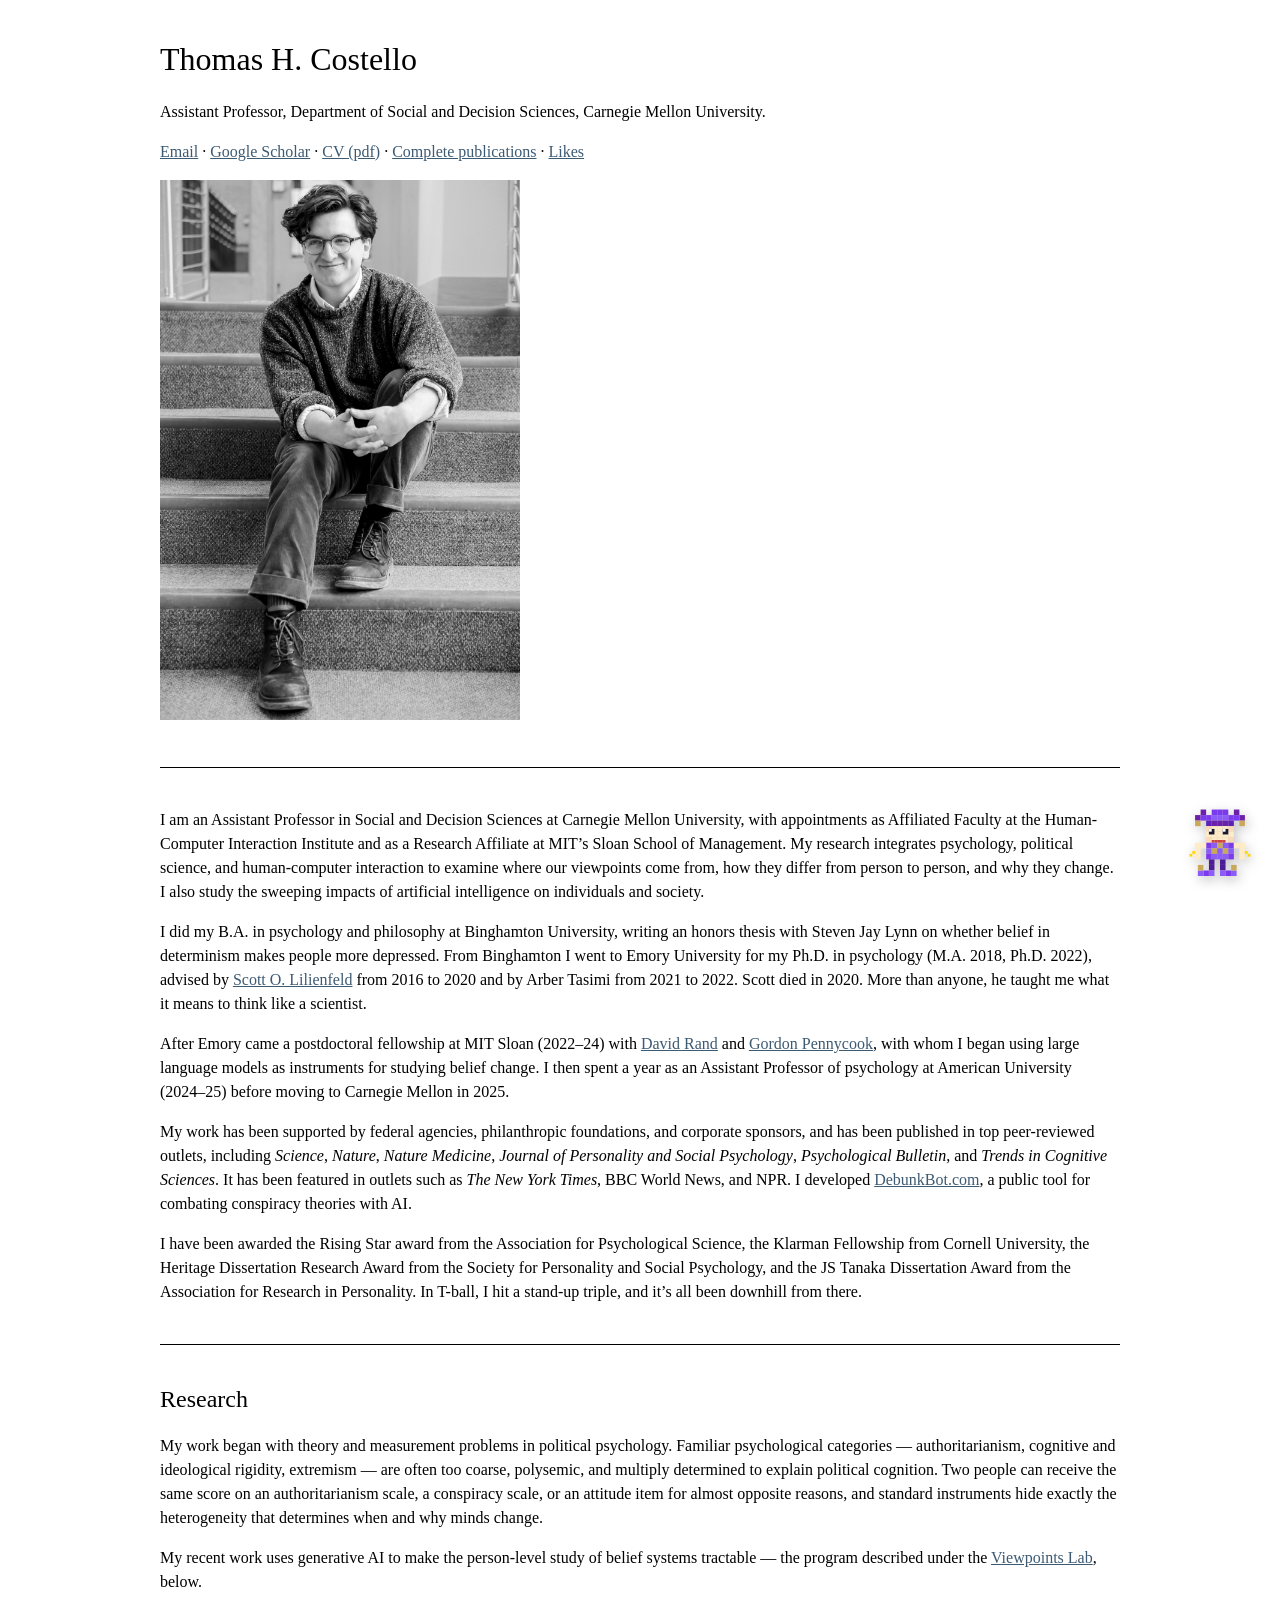
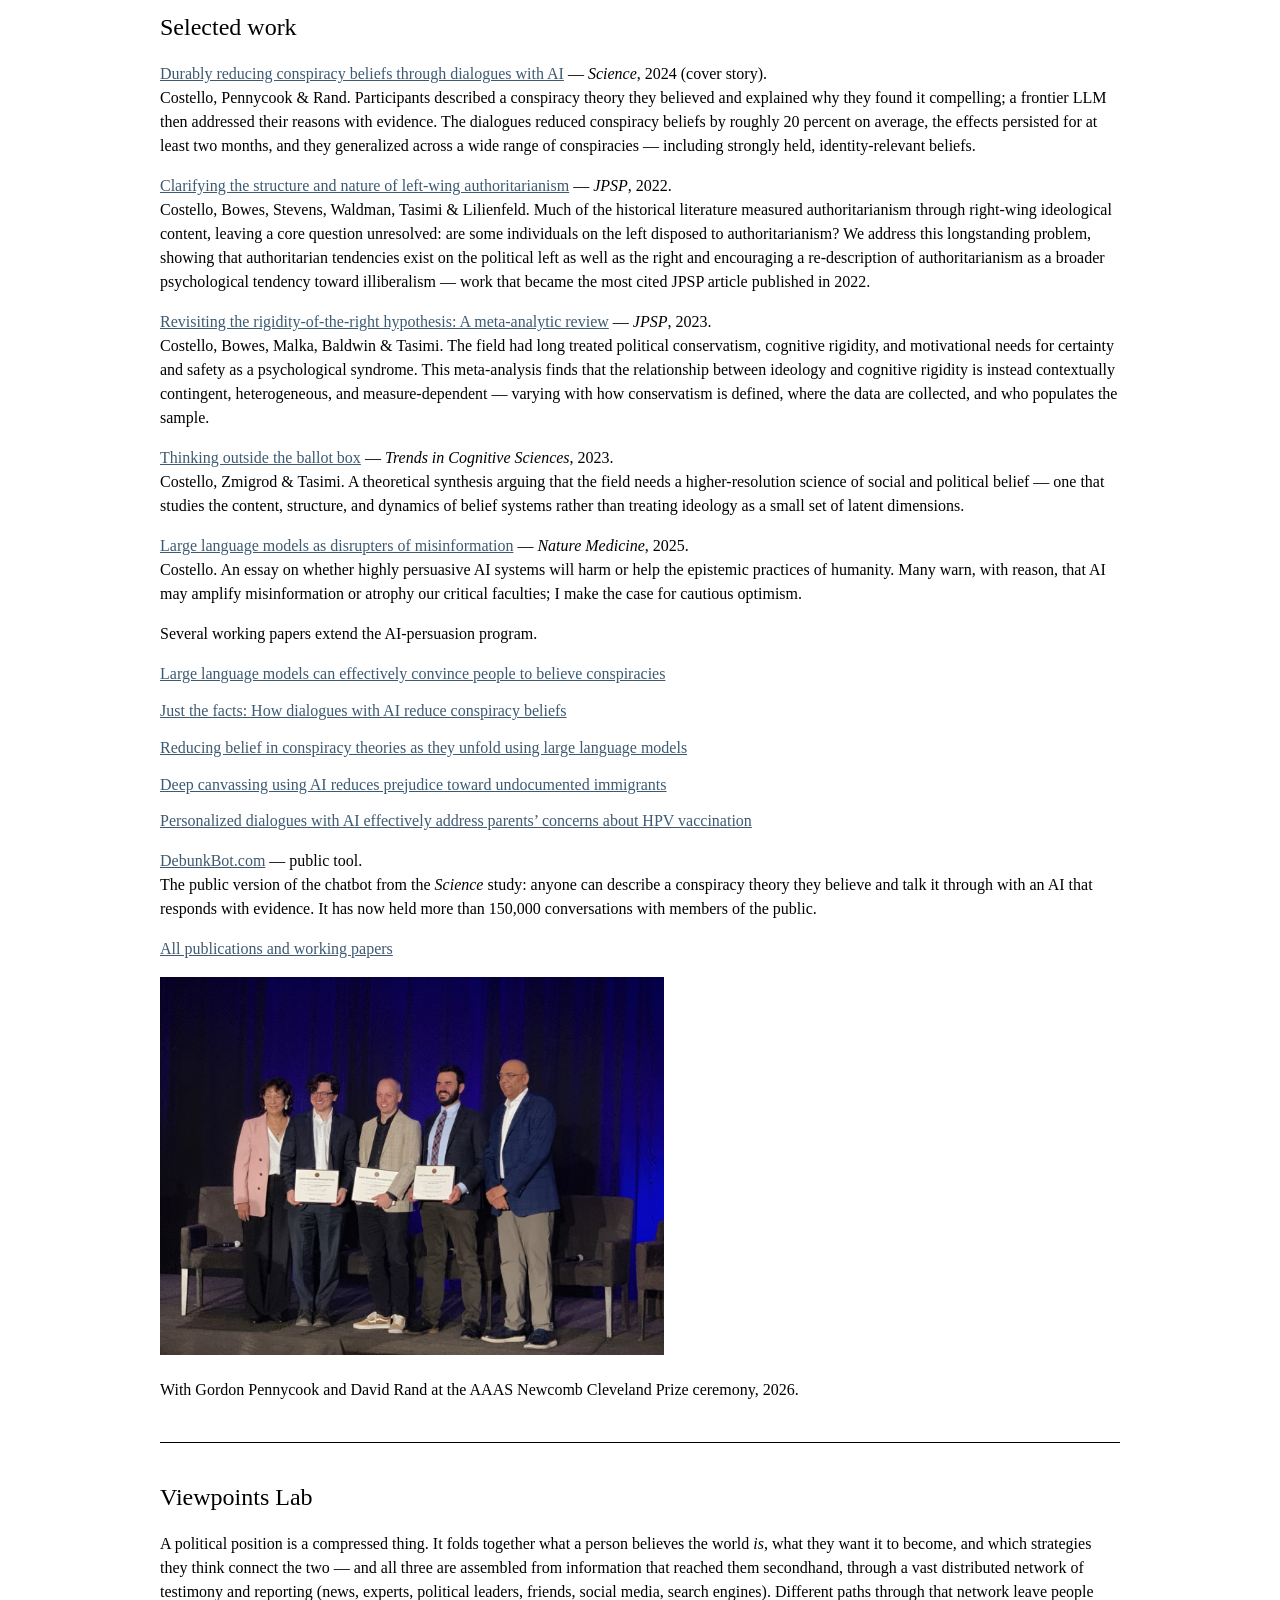
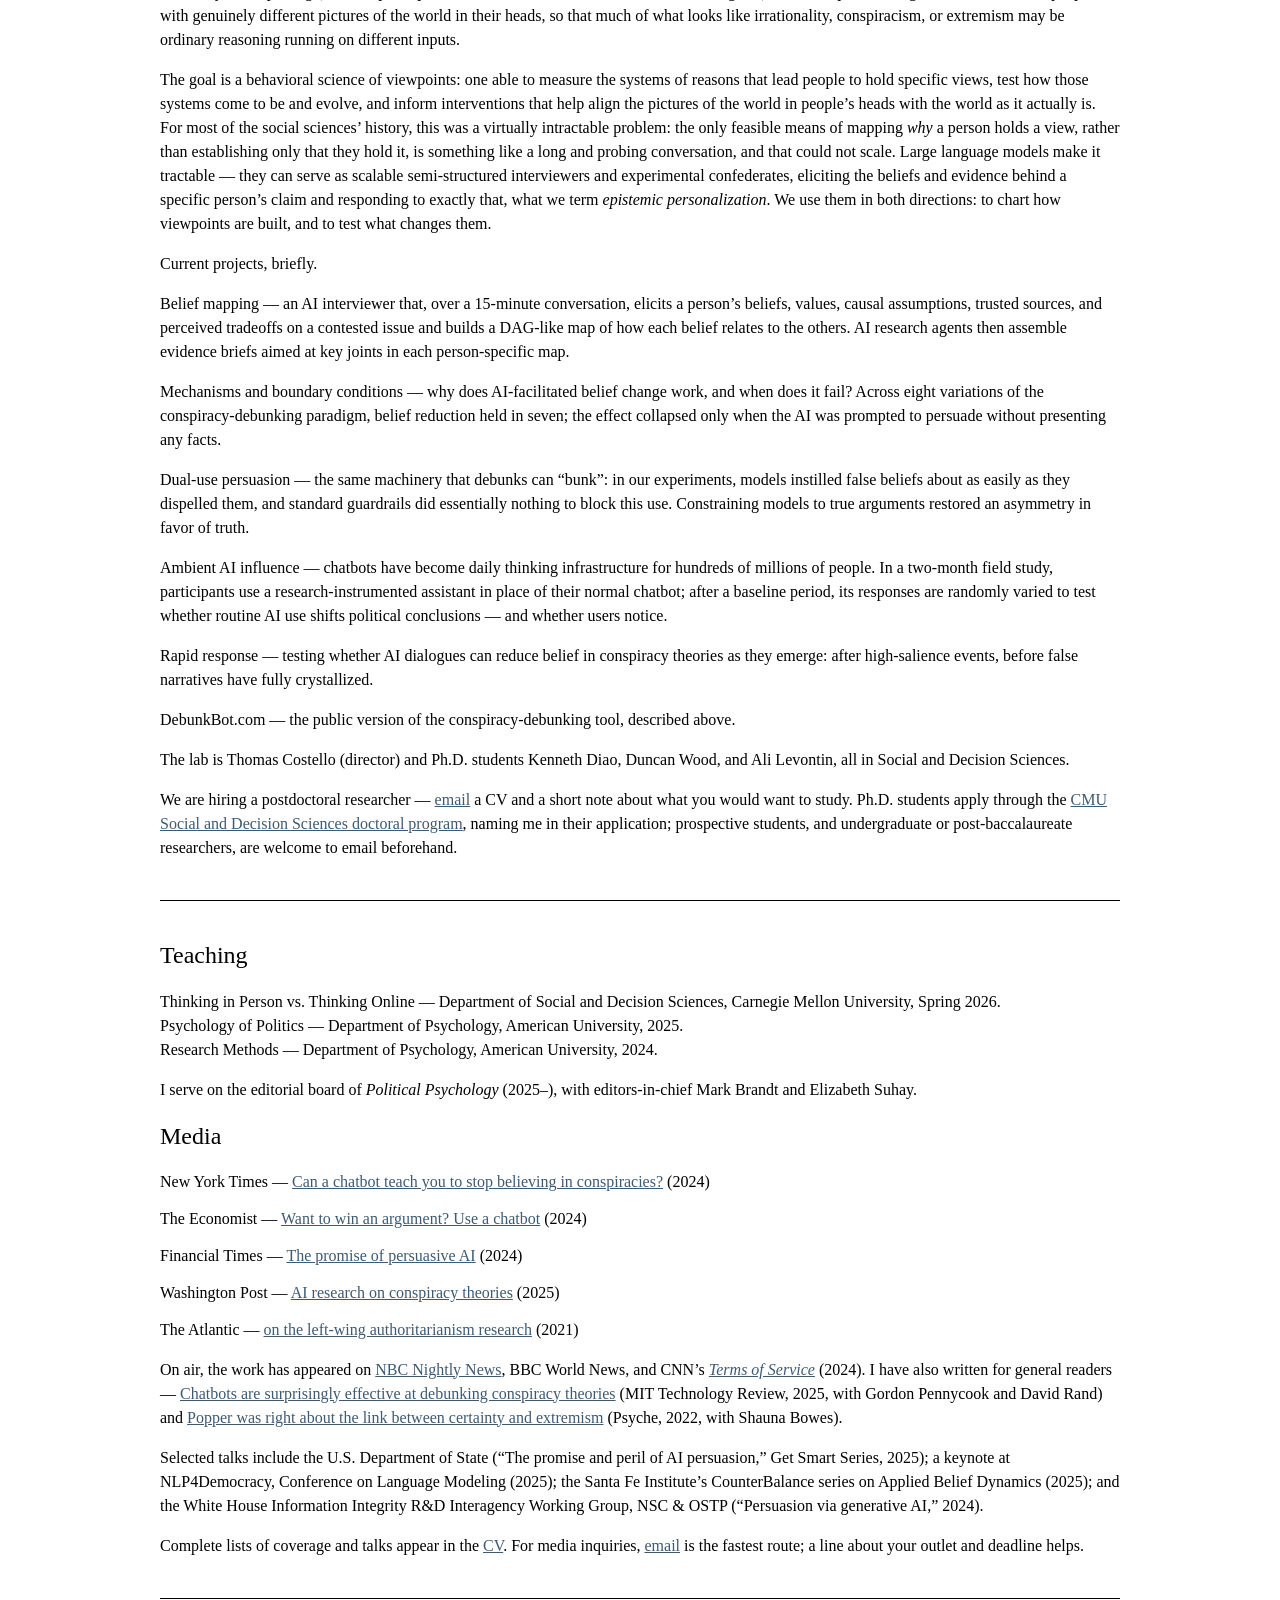
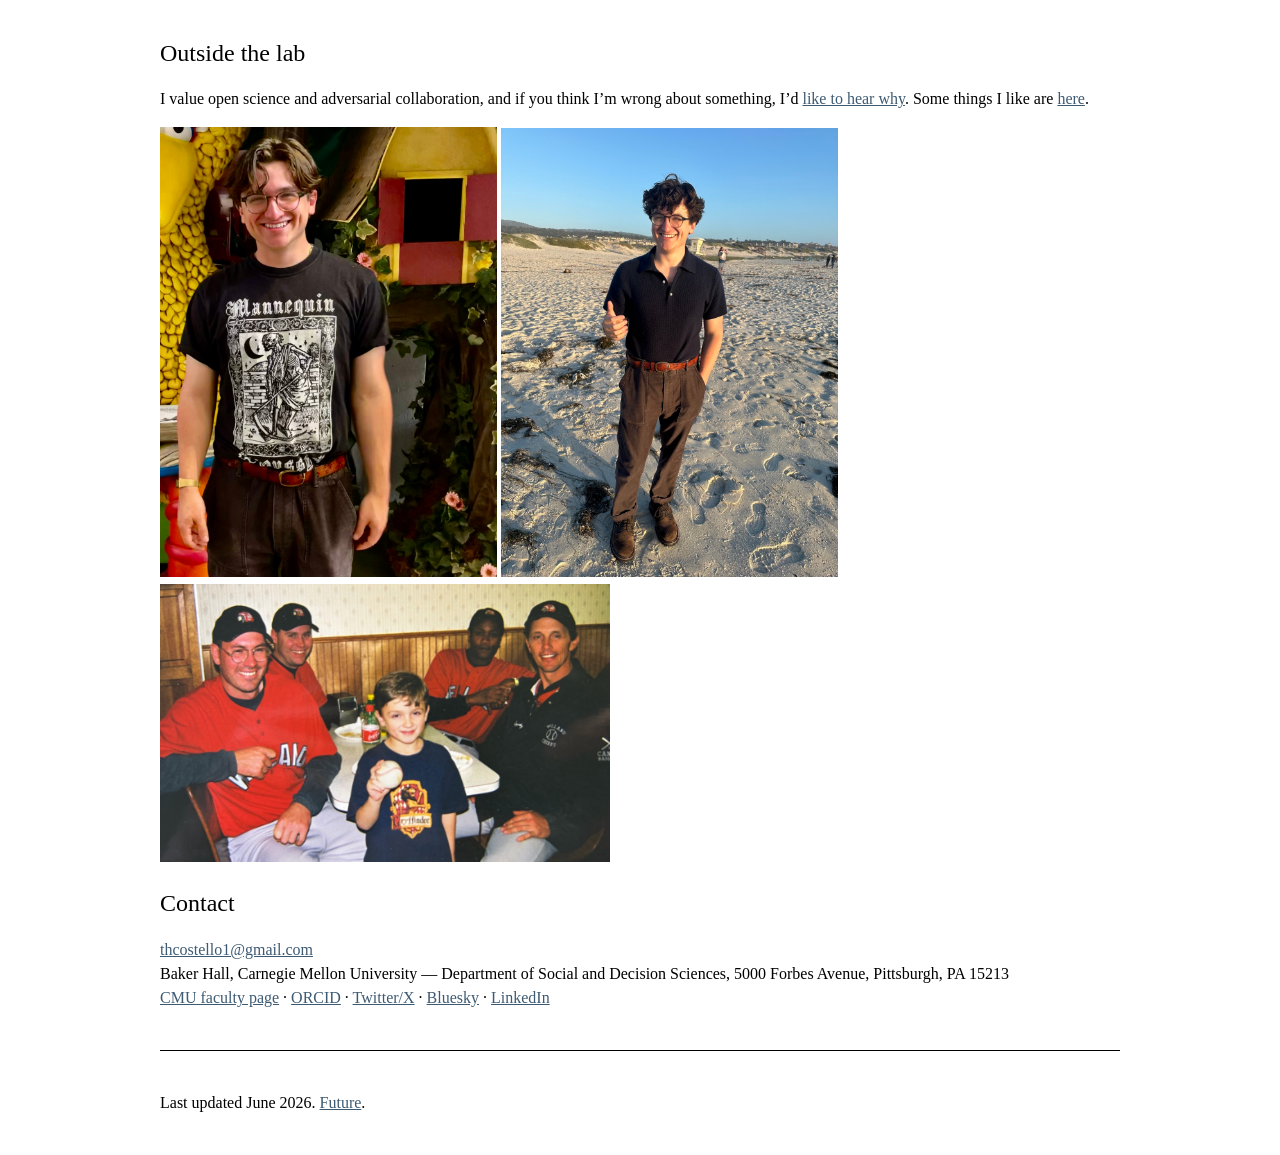
==== commit 5df4bd19: "Link preprints instead of naming review venues; tighten bio; fix beach photo - Working papers now li" ====
--- a/index.html
+++ b/index.html
@@ -65,22 +65,18 @@
   <p>
     I did my B.A. in psychology and philosophy at Binghamton University, writing an
     honors thesis with Steven Jay Lynn on whether belief in determinism makes people
-    more depressed &mdash; and whether belief in free will is protective. From
+    more depressed. From
     Binghamton I went to Emory University for my Ph.D. in psychology (M.A. 2018,
     Ph.D. 2022), advised by
     <a href="https://en.wikipedia.org/wiki/Scott_Lilienfeld">Scott O. Lilienfeld</a>
-    from 2016 to 2020 and by Arber Tasimi from 2021 to 2022. Emory also trained me as
-    a clinician: three years in the Emory Psychological Clinic (2016&ndash;19) and a
-    year in adult outpatient care at Atlanta&rsquo;s Grady Hospital (2018&ndash;19).
-    Scott passed away in 2020, and his influence on my thinking about psychology,
-    skepticism, and intellectual honesty remains profound.
+    from 2016 to 2020 and by Arber Tasimi from 2021 to 2022. Scott died in 2020. More than anyone, he taught me
+    what it means to think like a scientist.
   </p>
   <p>
     After Emory came a postdoctoral fellowship at MIT Sloan (2022&ndash;24) with
     <a href="https://davidrand-cooperation.com/">David Rand</a> and
     <a href="https://gordonpennycook.com/">Gordon Pennycook</a>, with whom I began
-    using large language models as instruments for studying belief change; the first
-    paper from that collaboration ran as the cover of <i>Science</i> in 2024. I then
+    using large language models as instruments for studying belief change. I then
     spent a year as an Assistant Professor of psychology at American University
     (2024&ndash;25) before moving to Carnegie Mellon in 2025.
   </p>
@@ -172,17 +168,11 @@
   </p>
   <p>Several working papers extend the AI-persuasion program.</p>
   <ul>
-    <li>Large language models can effectively convince people to believe conspiracies
-      &mdash; under review at <i>Nature</i>.</li>
-    <li>Just the facts: How dialogues with AI reduce conspiracy beliefs &mdash;
-      revise &amp; resubmit at <i>Psychological Science</i>.</li>
-    <li>Reducing belief in conspiracy theories as they unfold using large language
-      models &mdash; revise &amp; resubmit at <i>PNAS</i>.</li>
-    <li>Deep canvassing using AI reduces prejudice toward undocumented immigrants
-      &mdash; working paper.</li>
-    <li>Personalized dialogues with AI effectively address parents&rsquo; concerns
-      about HPV vaccination &mdash; revise &amp; resubmit at <i>The Lancet Digital
-      Health</i>.</li>
+    <li><a href="https://arxiv.org/abs/2601.05050">Large language models can effectively convince people to believe conspiracies</a></li>
+    <li><a href="https://osf.io/preprints/psyarxiv/h7n8u">Just the facts: How dialogues with AI reduce conspiracy beliefs</a></li>
+    <li><a href="https://osf.io/preprints/psyarxiv/jnm9r">Reducing belief in conspiracy theories as they unfold using large language models</a></li>
+    <li><a href="https://osf.io/preprints/osf/q7e6u">Deep canvassing using AI reduces prejudice toward undocumented immigrants</a></li>
+    <li><a href="https://osf.io/preprints/psyarxiv/gv52j">Personalized dialogues with AI effectively address parents&rsquo; concerns about HPV vaccination</a></li>
   </ul>
   <p>
     <a href="https://debunkbot.com">DebunkBot.com</a> &mdash; public tool.<br>
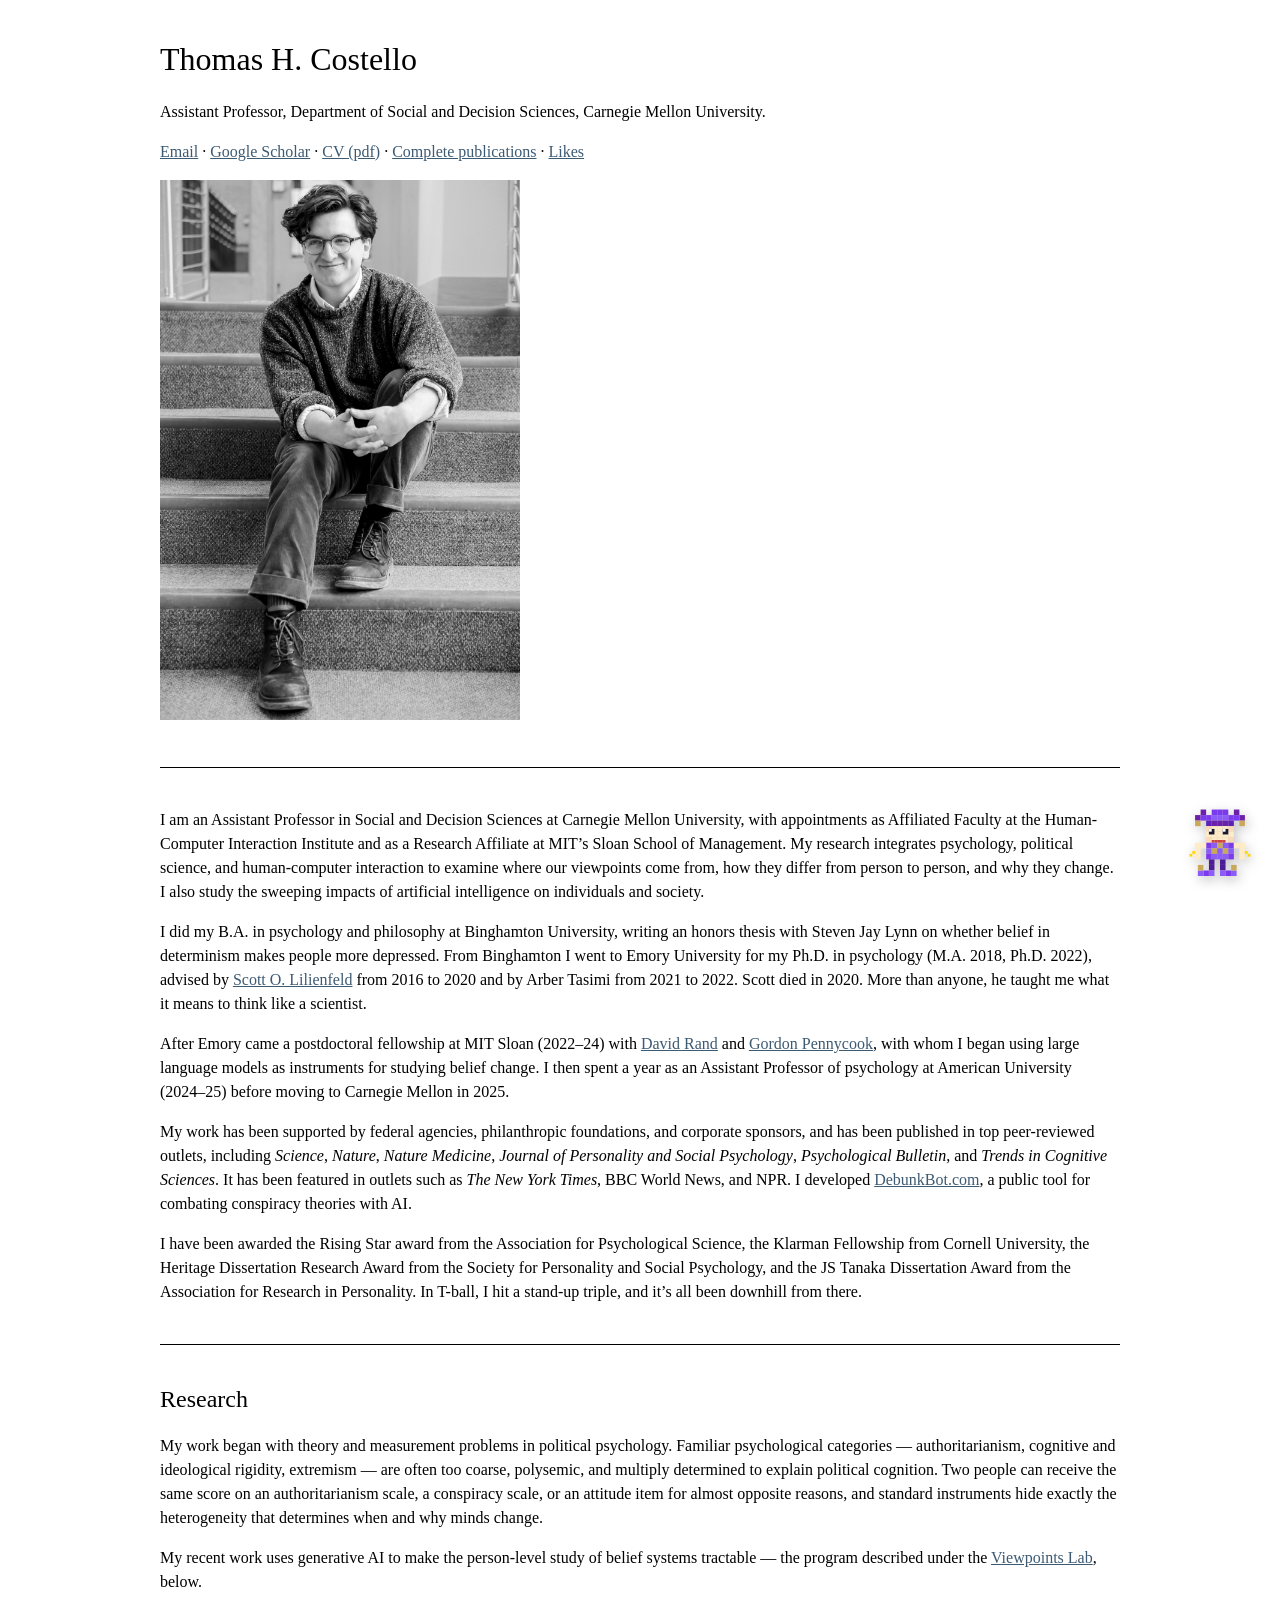
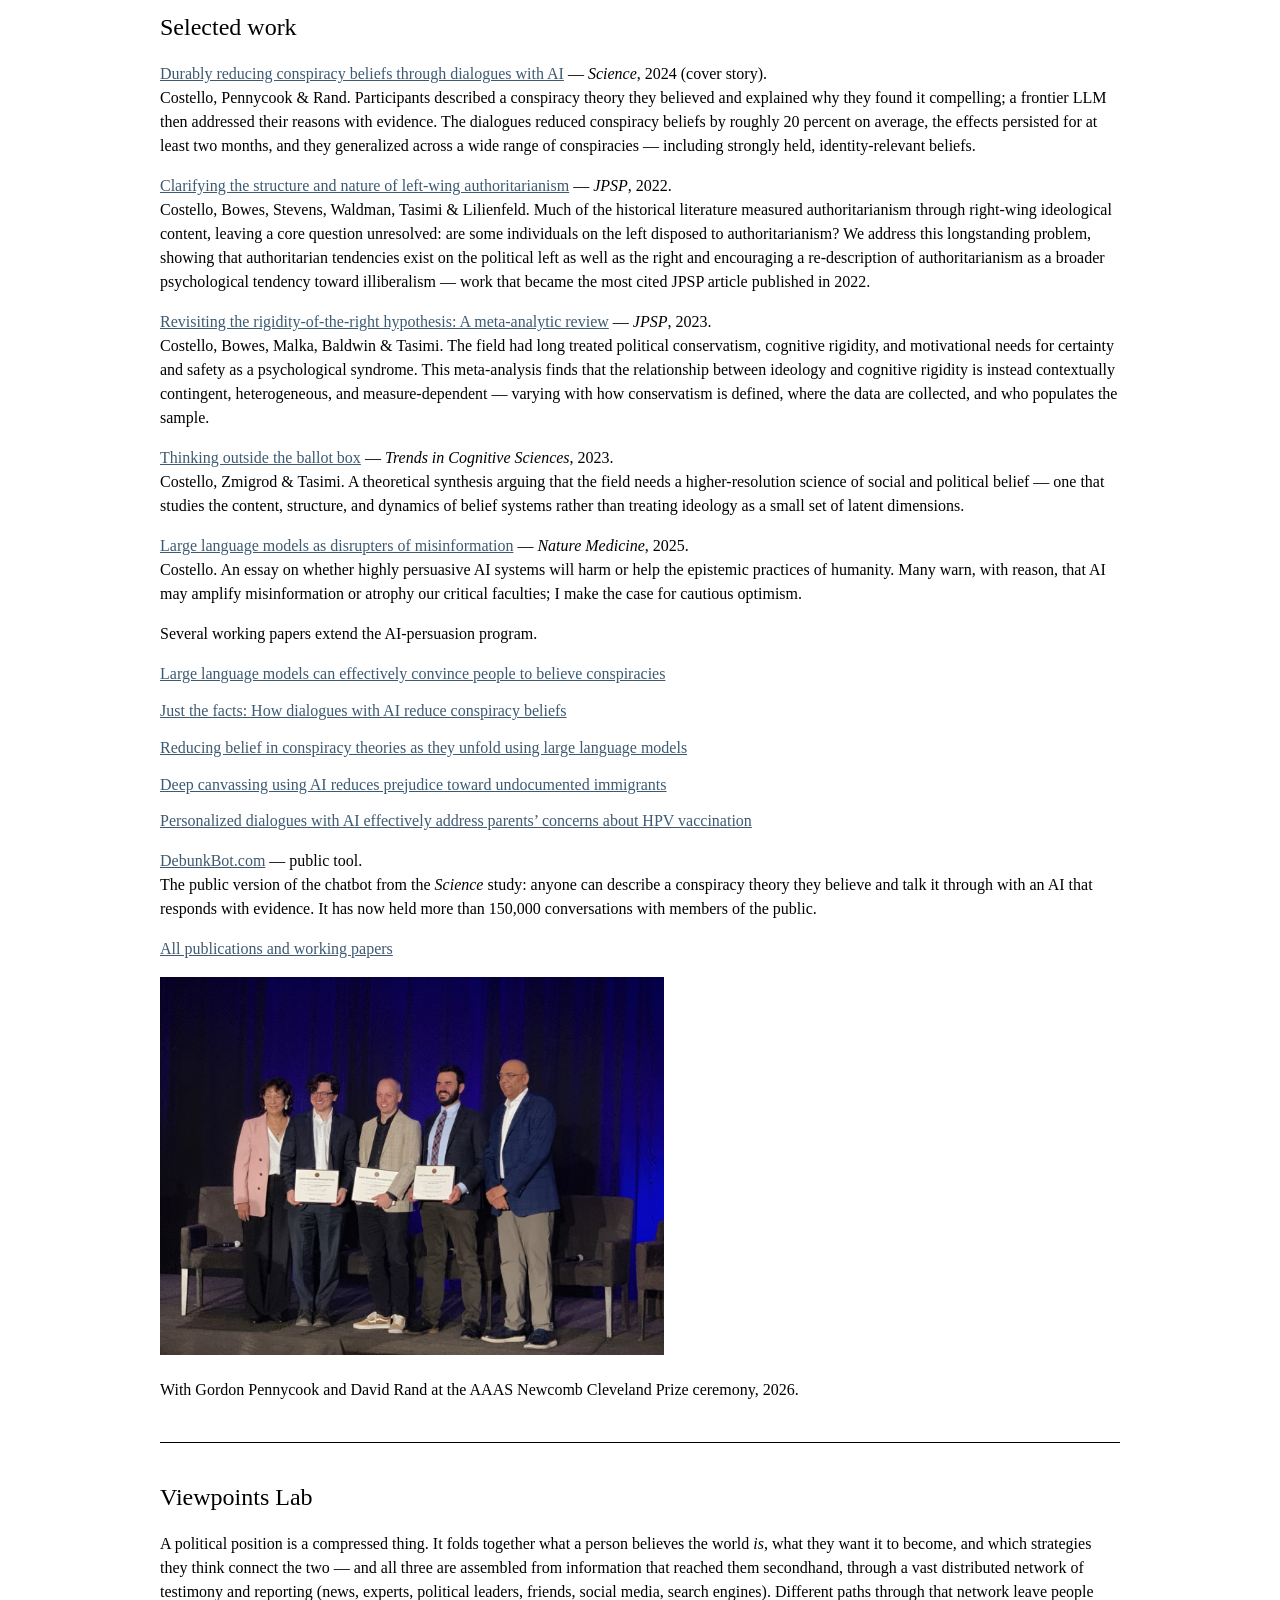
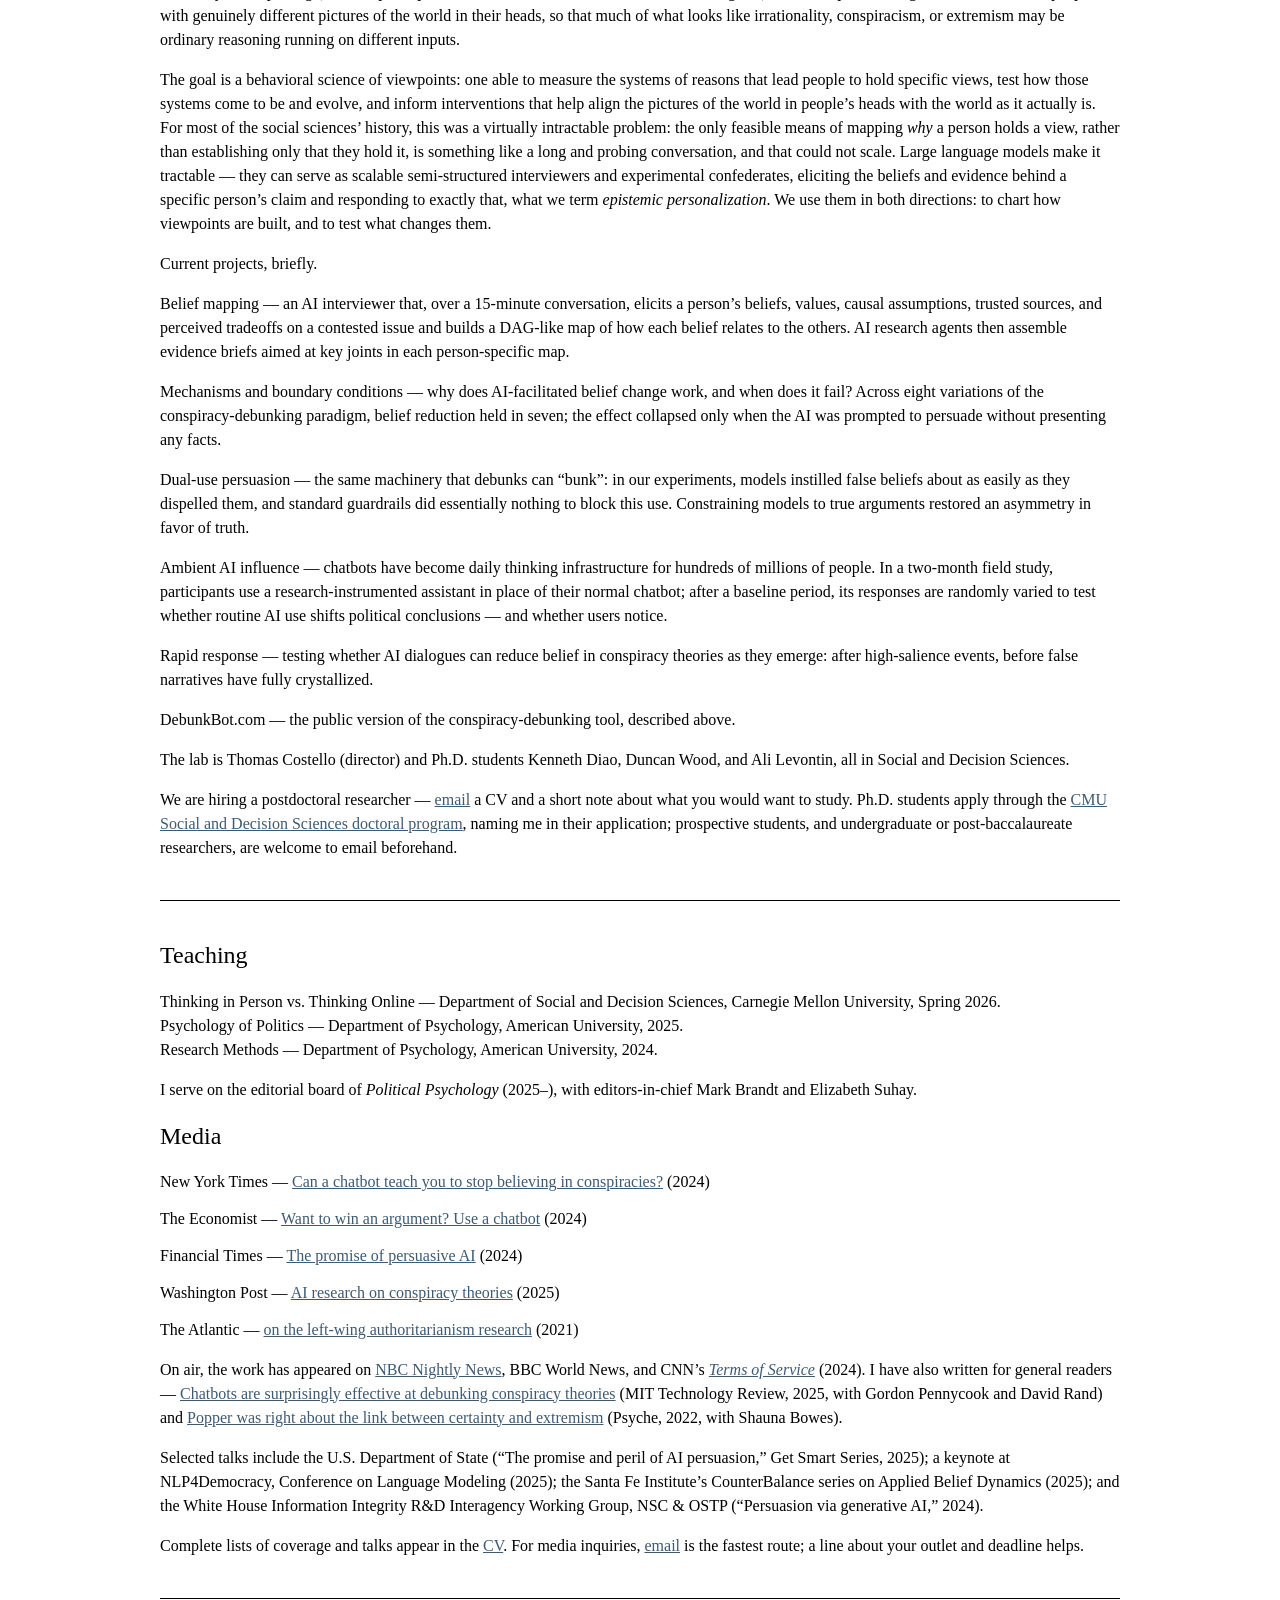
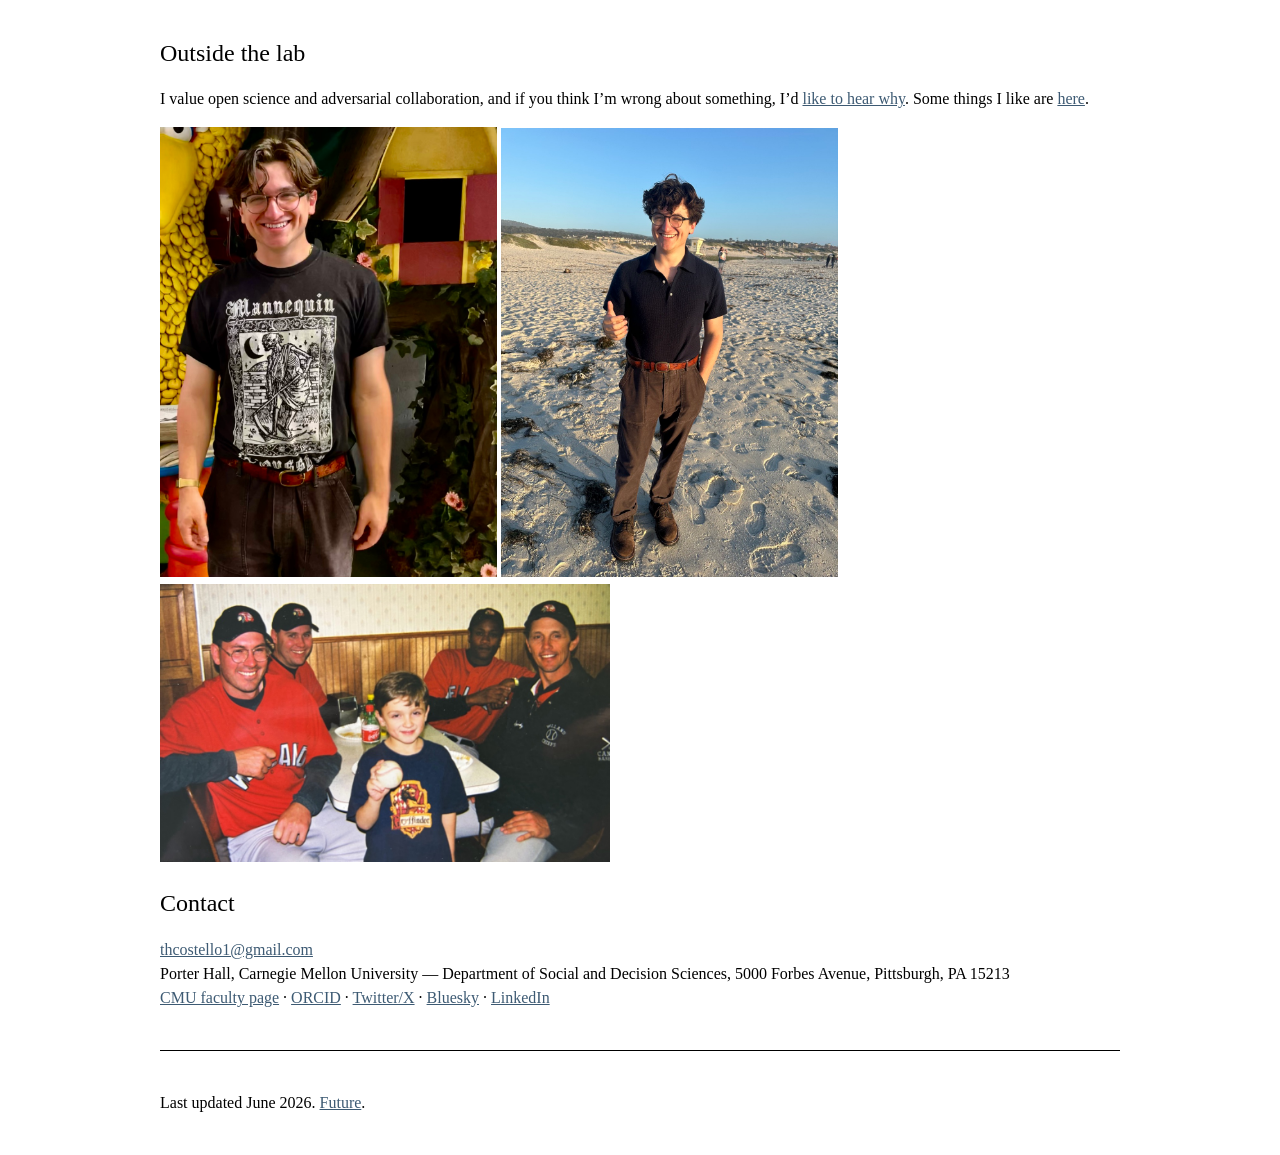
==== commit 874ca25f: "Correct office: Porter Hall, not Baker Hall Co-Authored-By: Claude Fable 5 <noreply@anthropic.com>" ====
--- a/index.html
+++ b/index.html
@@ -333,7 +333,7 @@
   <h2 id="contact">Contact</h2>
   <p>
     <a href="mailto:thcostello1@gmail.com">thcostello1@gmail.com</a><br>
-    Baker Hall, Carnegie Mellon University &mdash; Department of Social and Decision
+    Porter Hall, Carnegie Mellon University &mdash; Department of Social and Decision
     Sciences, 5000 Forbes Avenue, Pittsburgh, PA 15213<br>
     <a href="https://www.cmu.edu/dietrich/sds/people/faculty/tom-costello.html">CMU faculty page</a> ·
     <a href="https://orcid.org/0000-0002-5188-3881">ORCID</a> ·
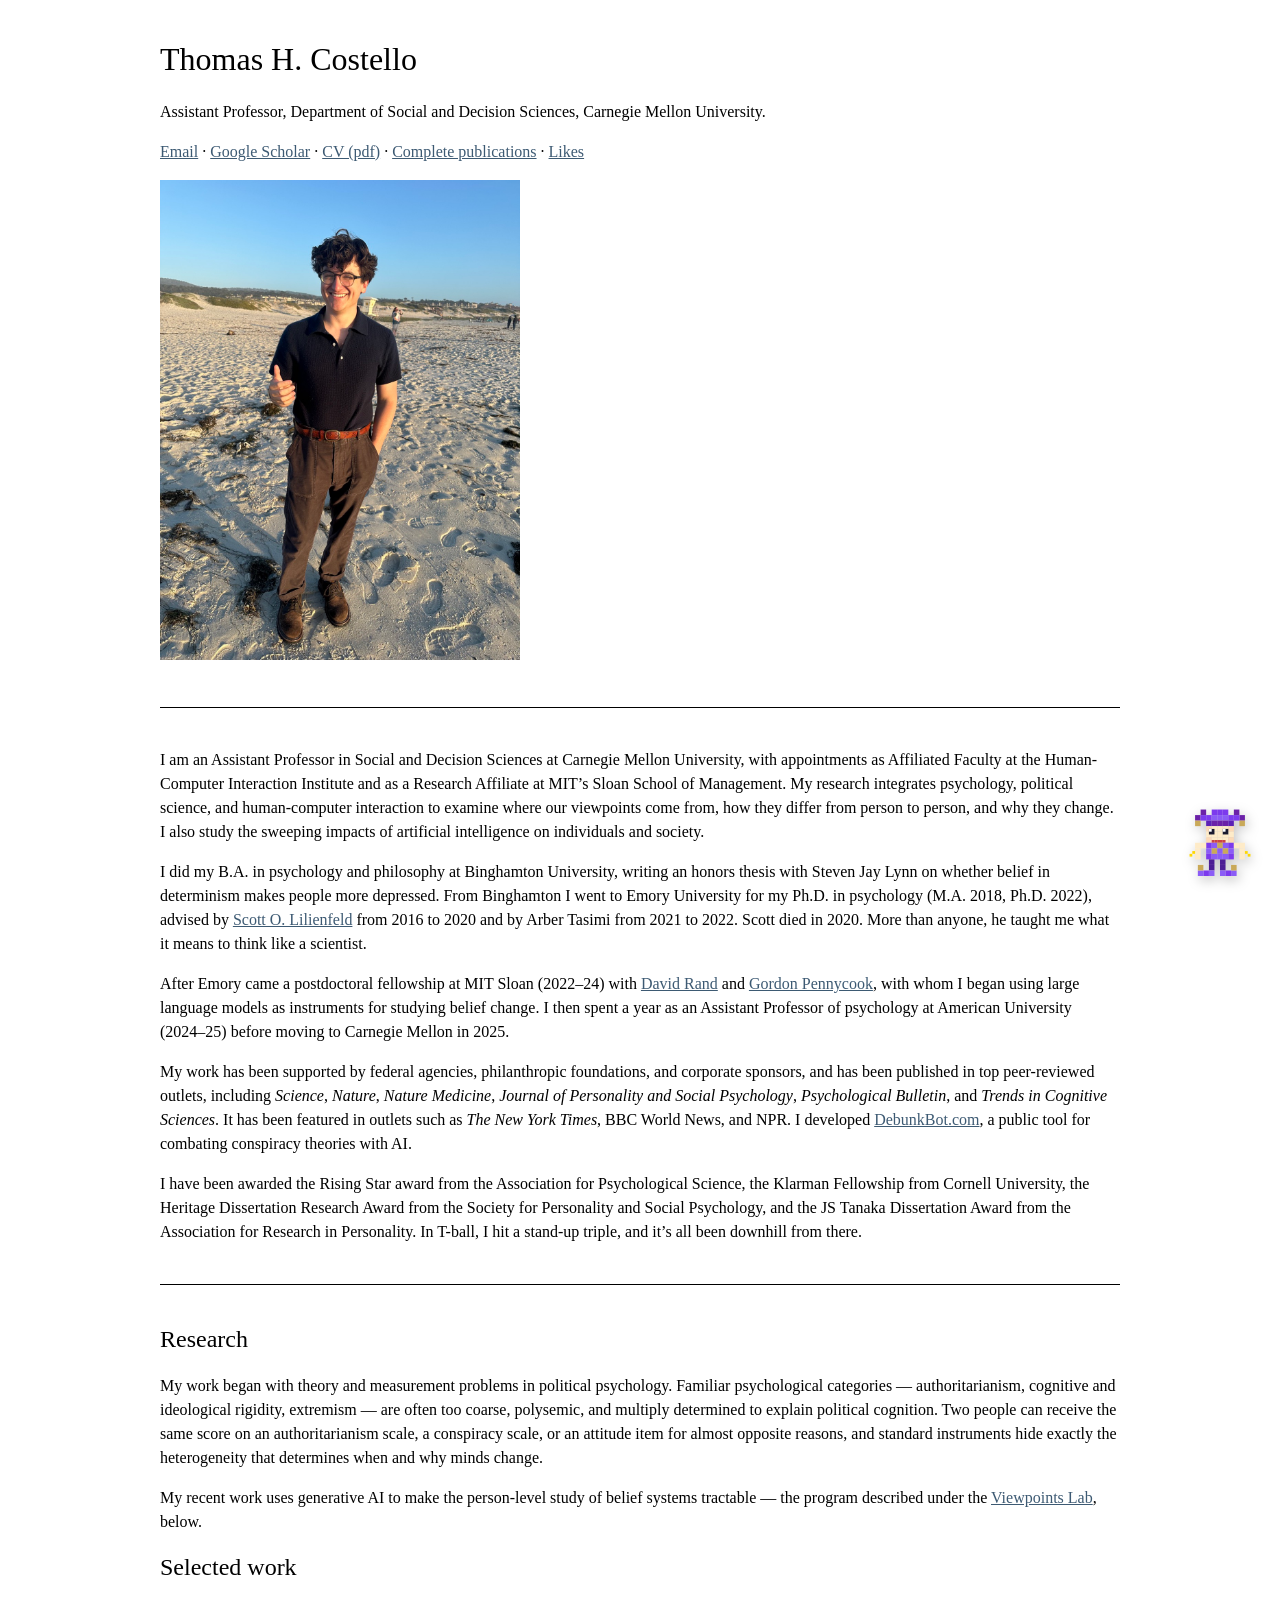
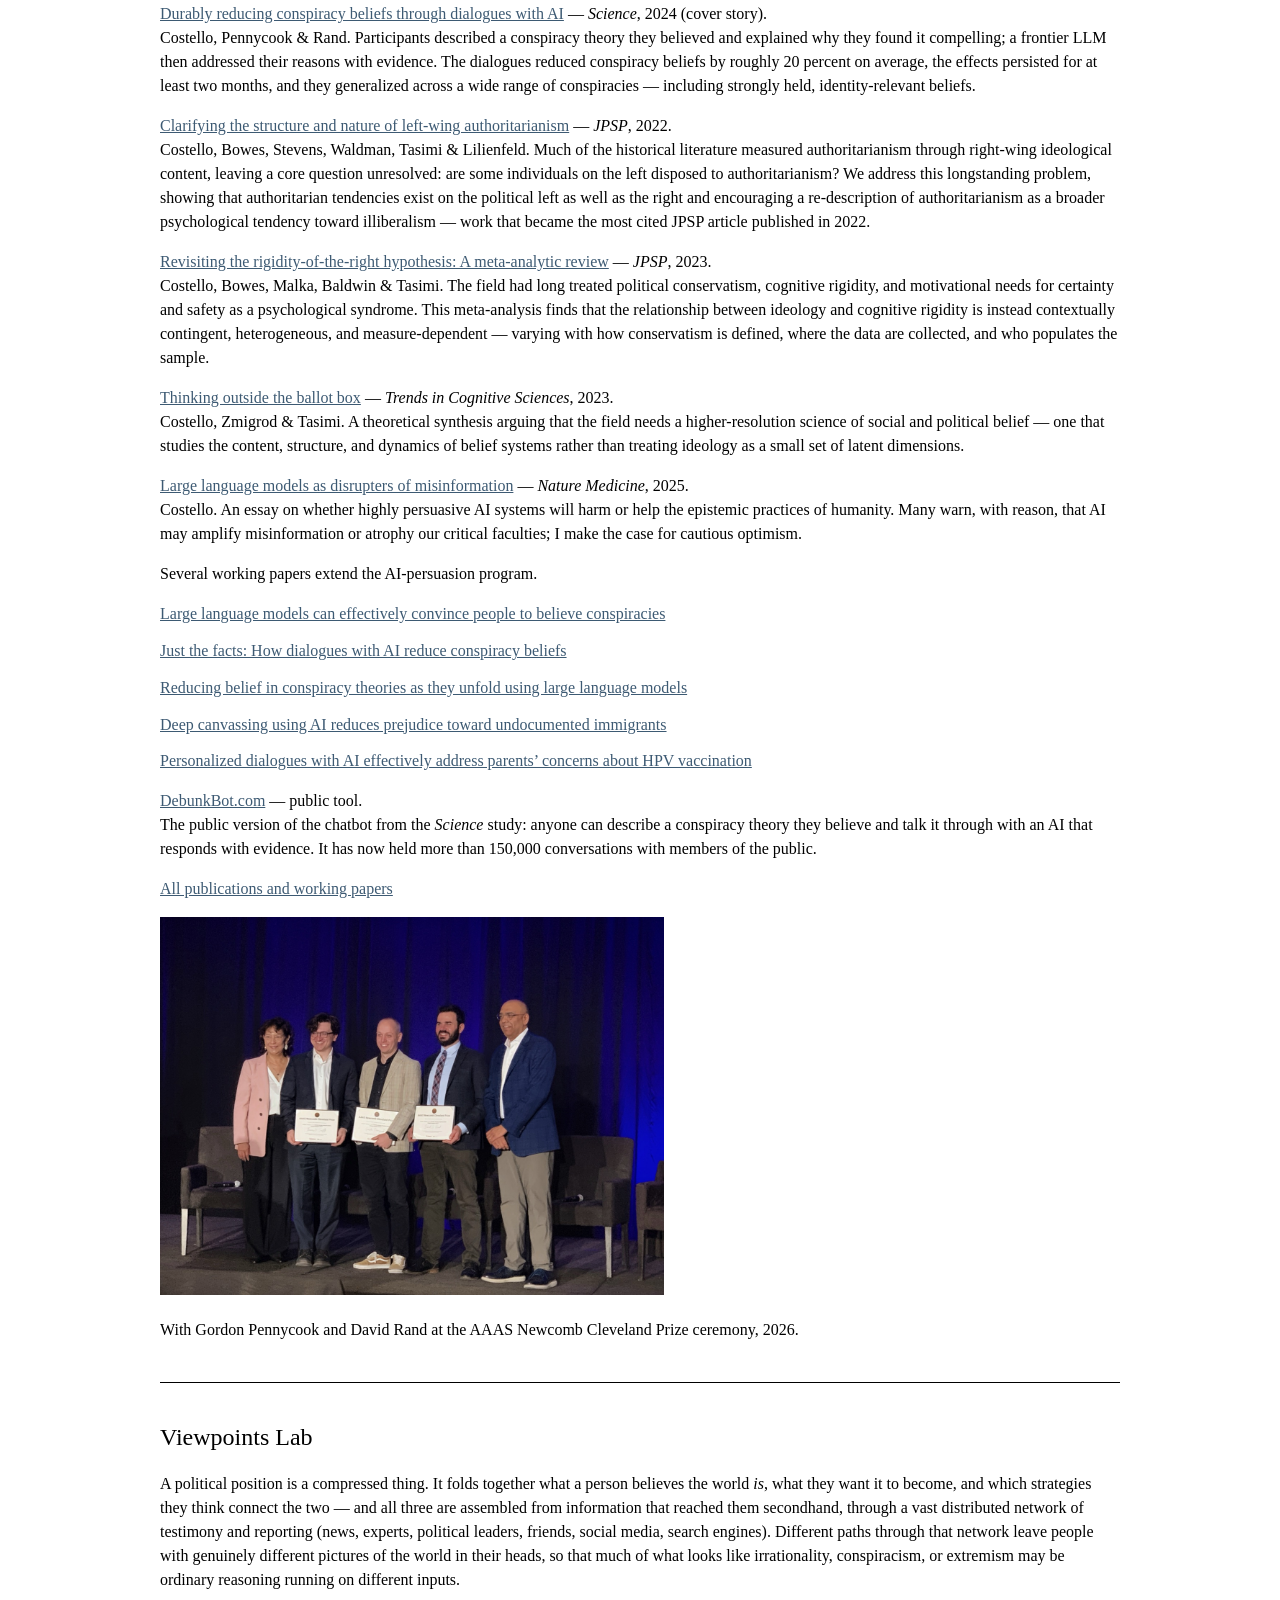
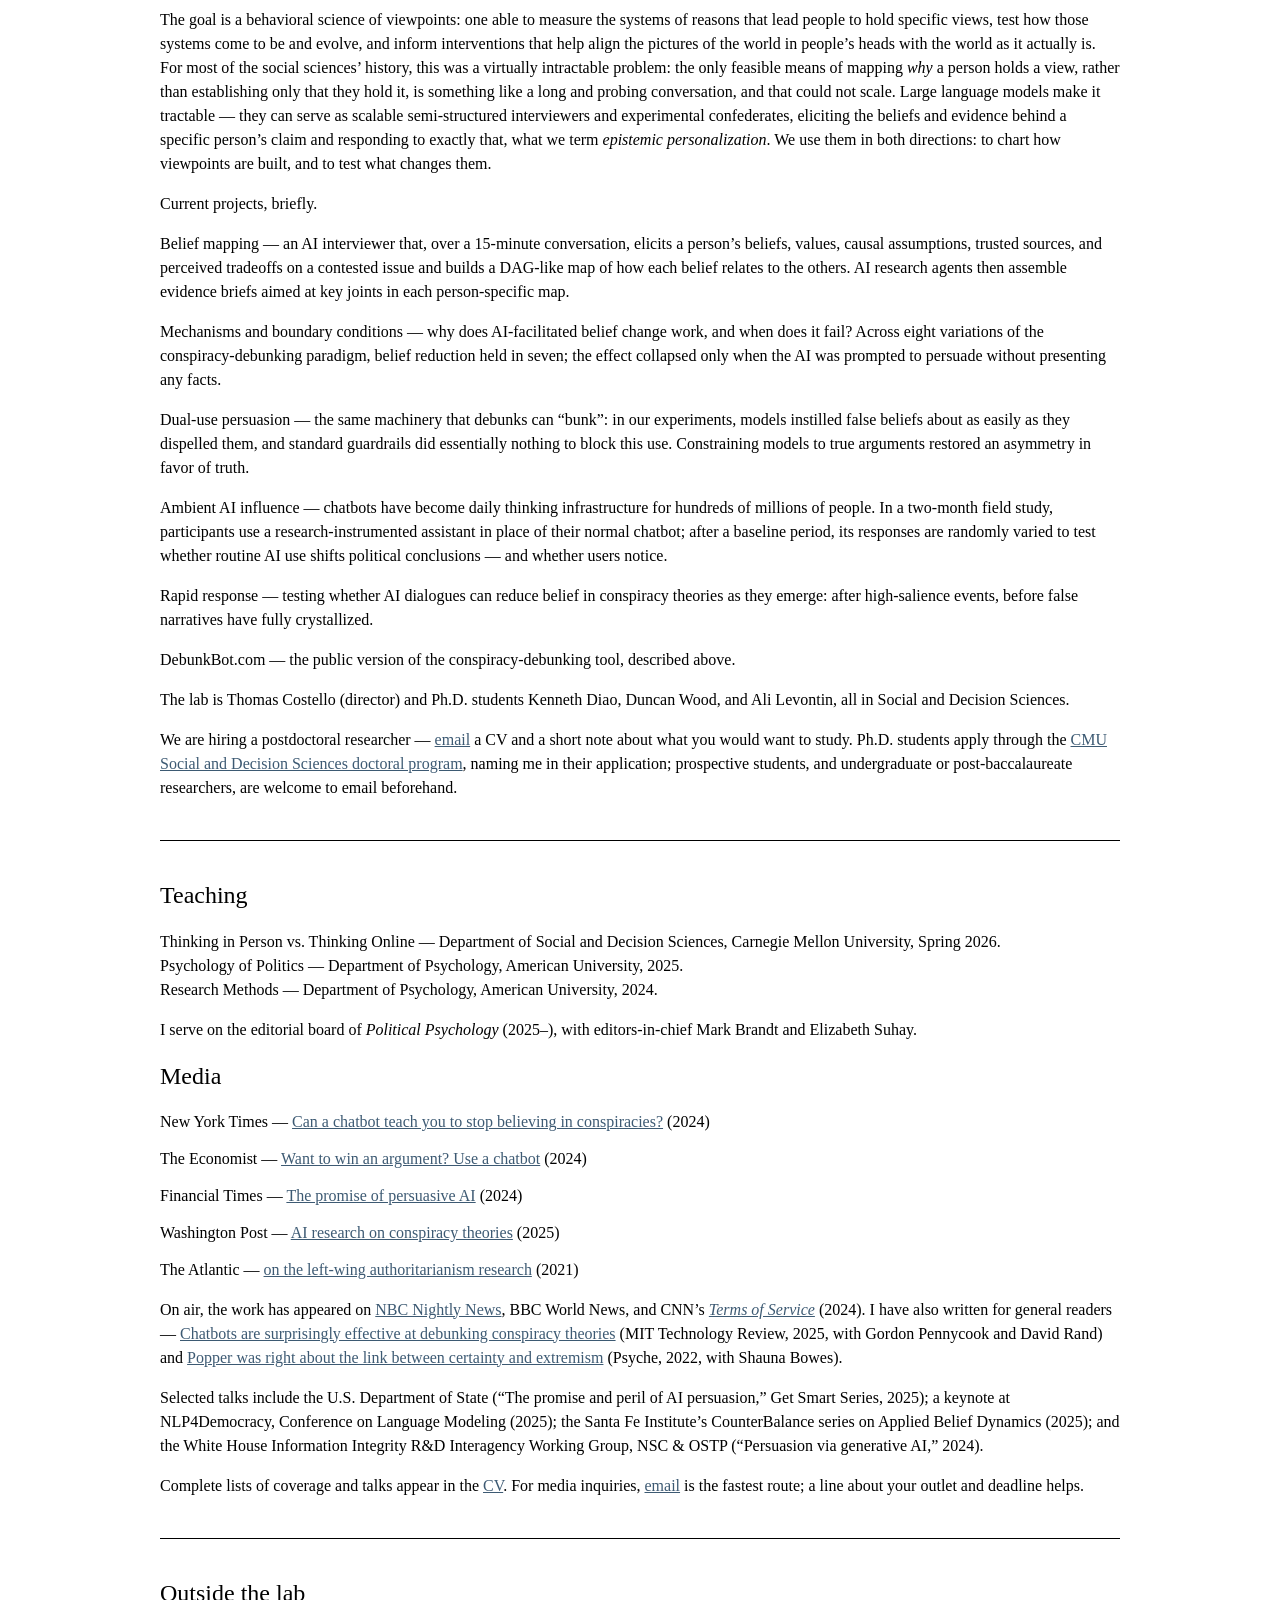
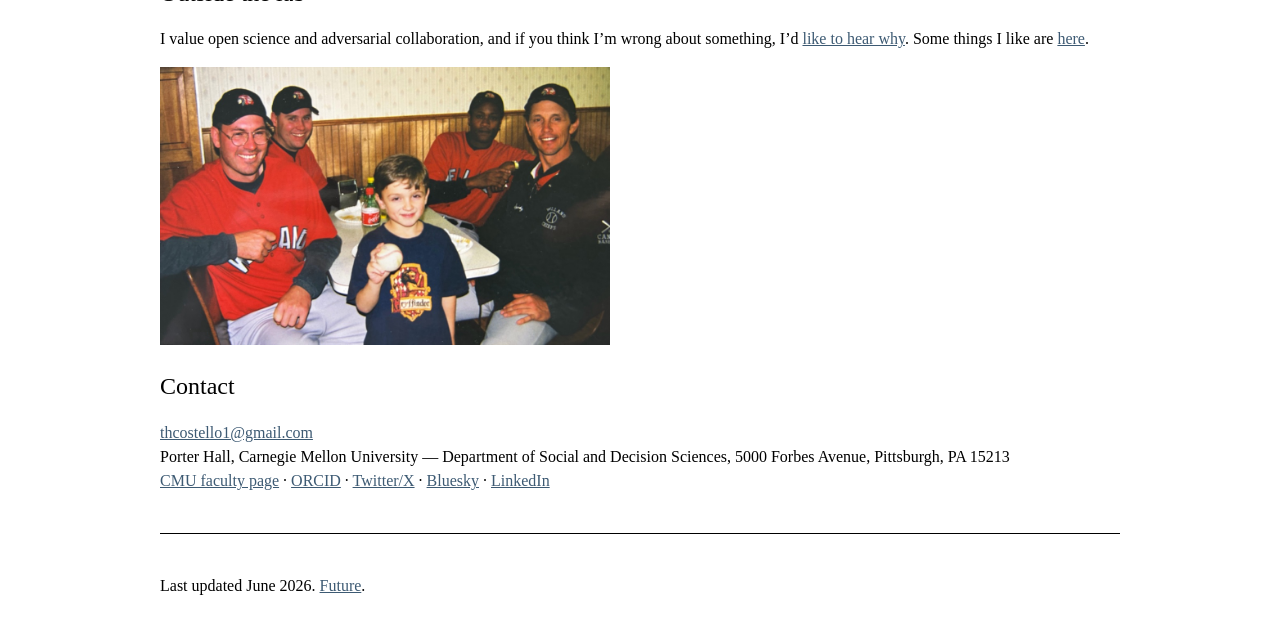
==== commit c1fee601: "Redistribute photos: beach on top of index, B&W on research, carnival on likes Co-Authored-By: Claud" ====
--- a/index.html
+++ b/index.html
@@ -10,13 +10,13 @@
   <meta property="og:description" content="Psychologist and computational social scientist at Carnegie Mellon University. Research on viewpoints, belief change, and AI persuasion.">
   <meta property="og:type" content="website">
   <meta property="og:url" content="https://thcostello.com/">
-  <meta property="og:image" content="https://thcostello.com/assets/images/web/tom-2026-steps-bw.jpg">
+  <meta property="og:image" content="https://thcostello.com/assets/images/web/tom-beach.jpg">
   <meta property="og:site_name" content="Thomas H. Costello">
   <meta name="twitter:card" content="summary_large_image">
   <meta name="twitter:site" content="@tomstello_">
   <meta name="twitter:title" content="Thomas H. Costello">
   <meta name="twitter:description" content="Psychologist and computational social scientist at Carnegie Mellon University.">
-  <meta name="twitter:image" content="https://thcostello.com/assets/images/web/tom-2026-steps-bw.jpg">
+  <meta name="twitter:image" content="https://thcostello.com/assets/images/web/tom-beach.jpg">
   <title>Thomas H. Costello</title>
   <link rel="icon" type="image/svg+xml" href="data:image/svg+xml,<svg xmlns='http://www.w3.org/2000/svg' viewBox='0 0 100 100'><text y='.9em' font-size='90'>❧</text></svg>">
   <link rel="stylesheet" href="css/puck.css">
@@ -49,7 +49,7 @@
     <a href="likes.html">Likes</a>
   </p>
 
-  <img src="assets/images/web/tom-2026-steps-bw.jpg" alt="Thomas Costello" width="360" height="540">
+  <img src="assets/images/web/tom-beach.jpg" alt="Thomas Costello on a beach, giving a thumbs up" width="360" height="480">
 
   <hr>
 
@@ -325,8 +325,6 @@
     Some things I like are <a href="likes.html">here</a>.
   </p>
   <p>
-    <img src="assets/images/web/tom-carnival.jpg" alt="Thomas Costello smiling in a black Mannequin t-shirt in front of a carnival backdrop" width="337" height="450">
-    <img src="assets/images/web/tom-beach.jpg" alt="Thomas Costello on a beach, giving a thumbs up" width="337" height="450">
     <img src="assets/images/web/baseball-childhood.jpg" alt="Thomas Costello as a child, playing baseball" width="450" height="278">
   </p>
 
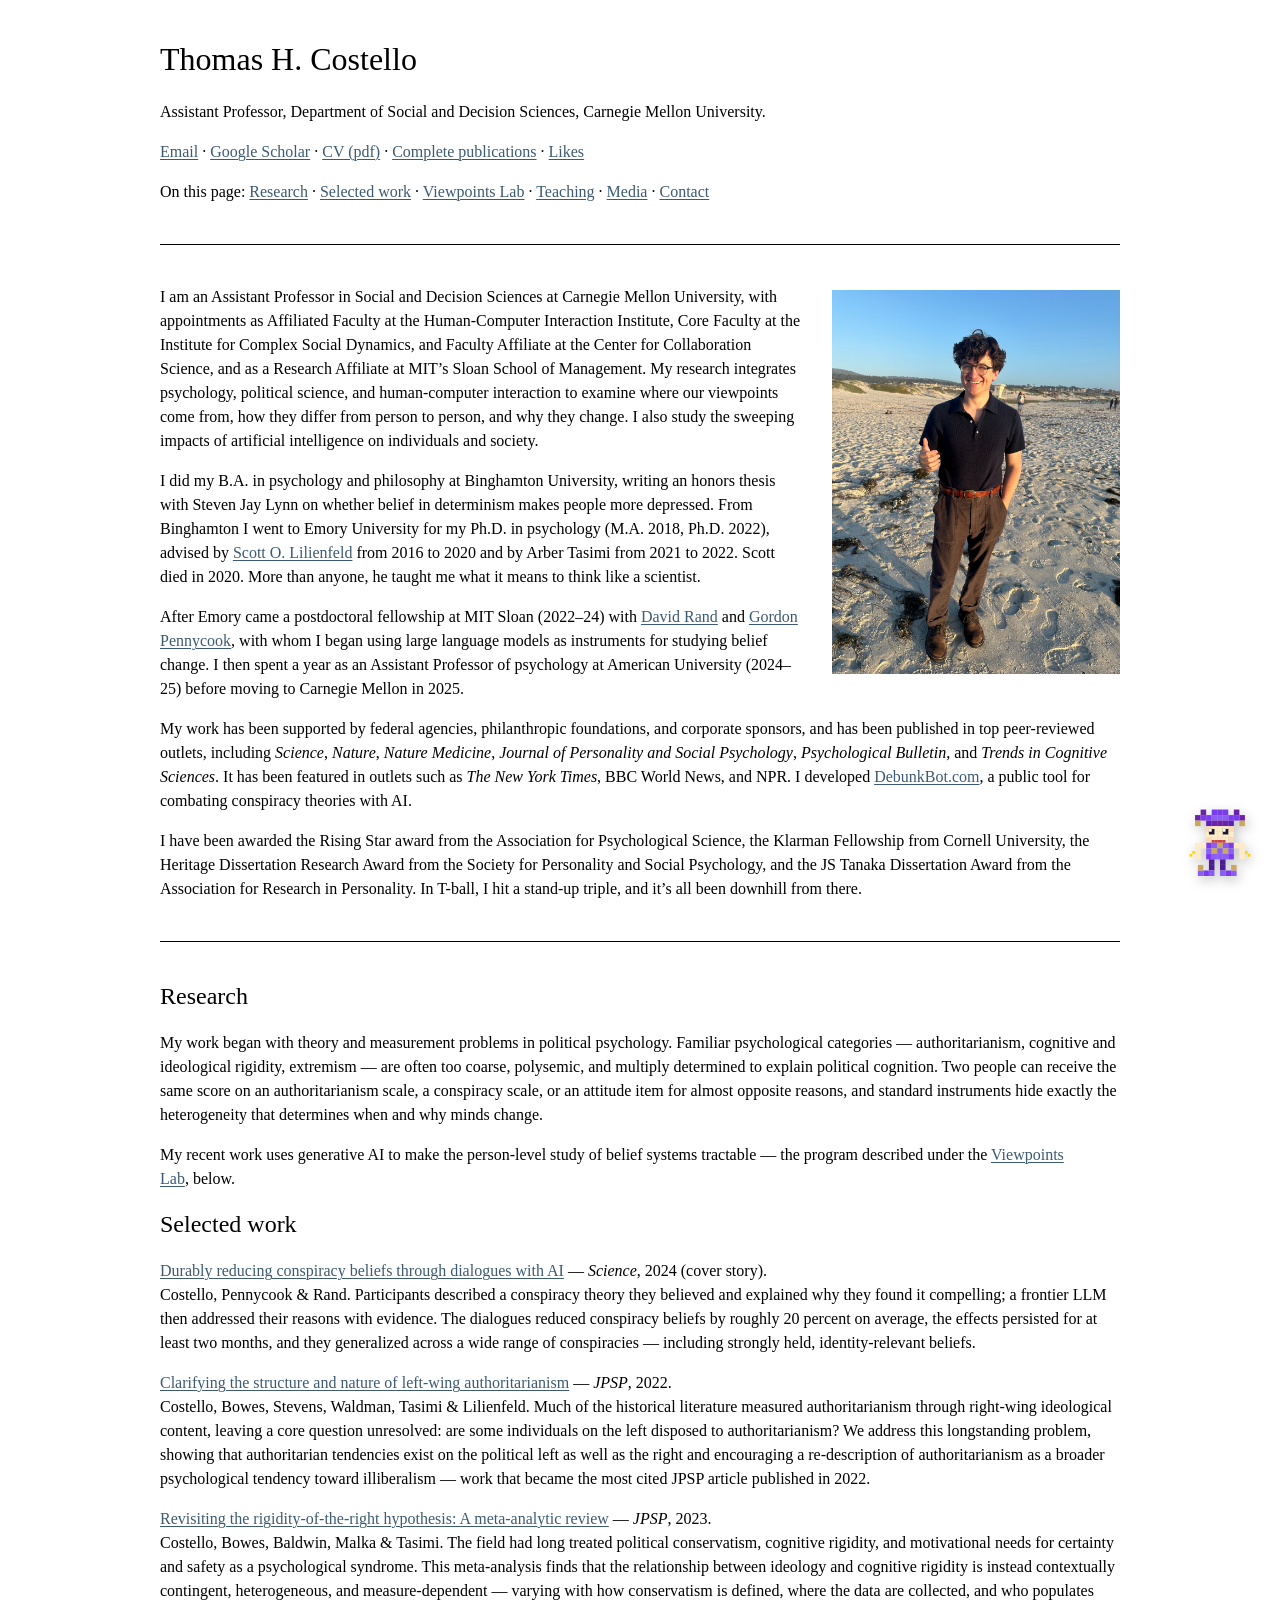
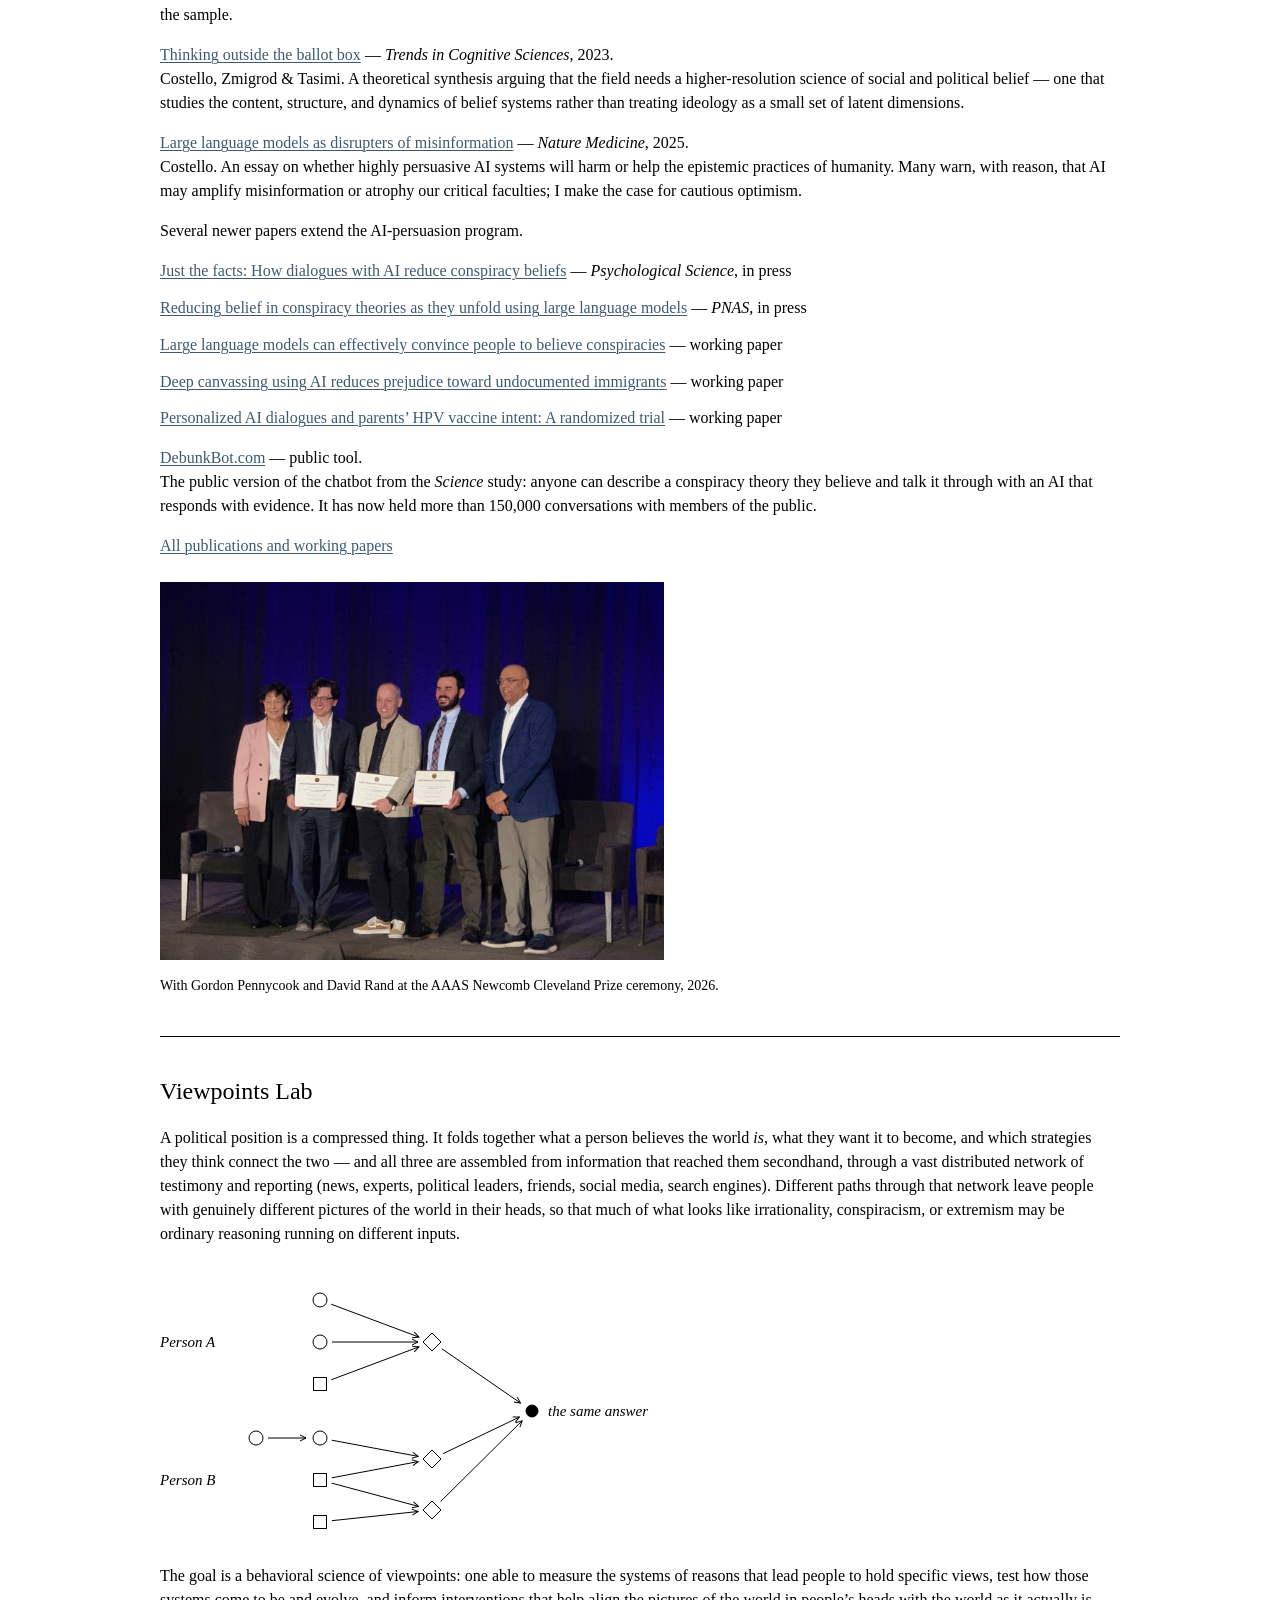
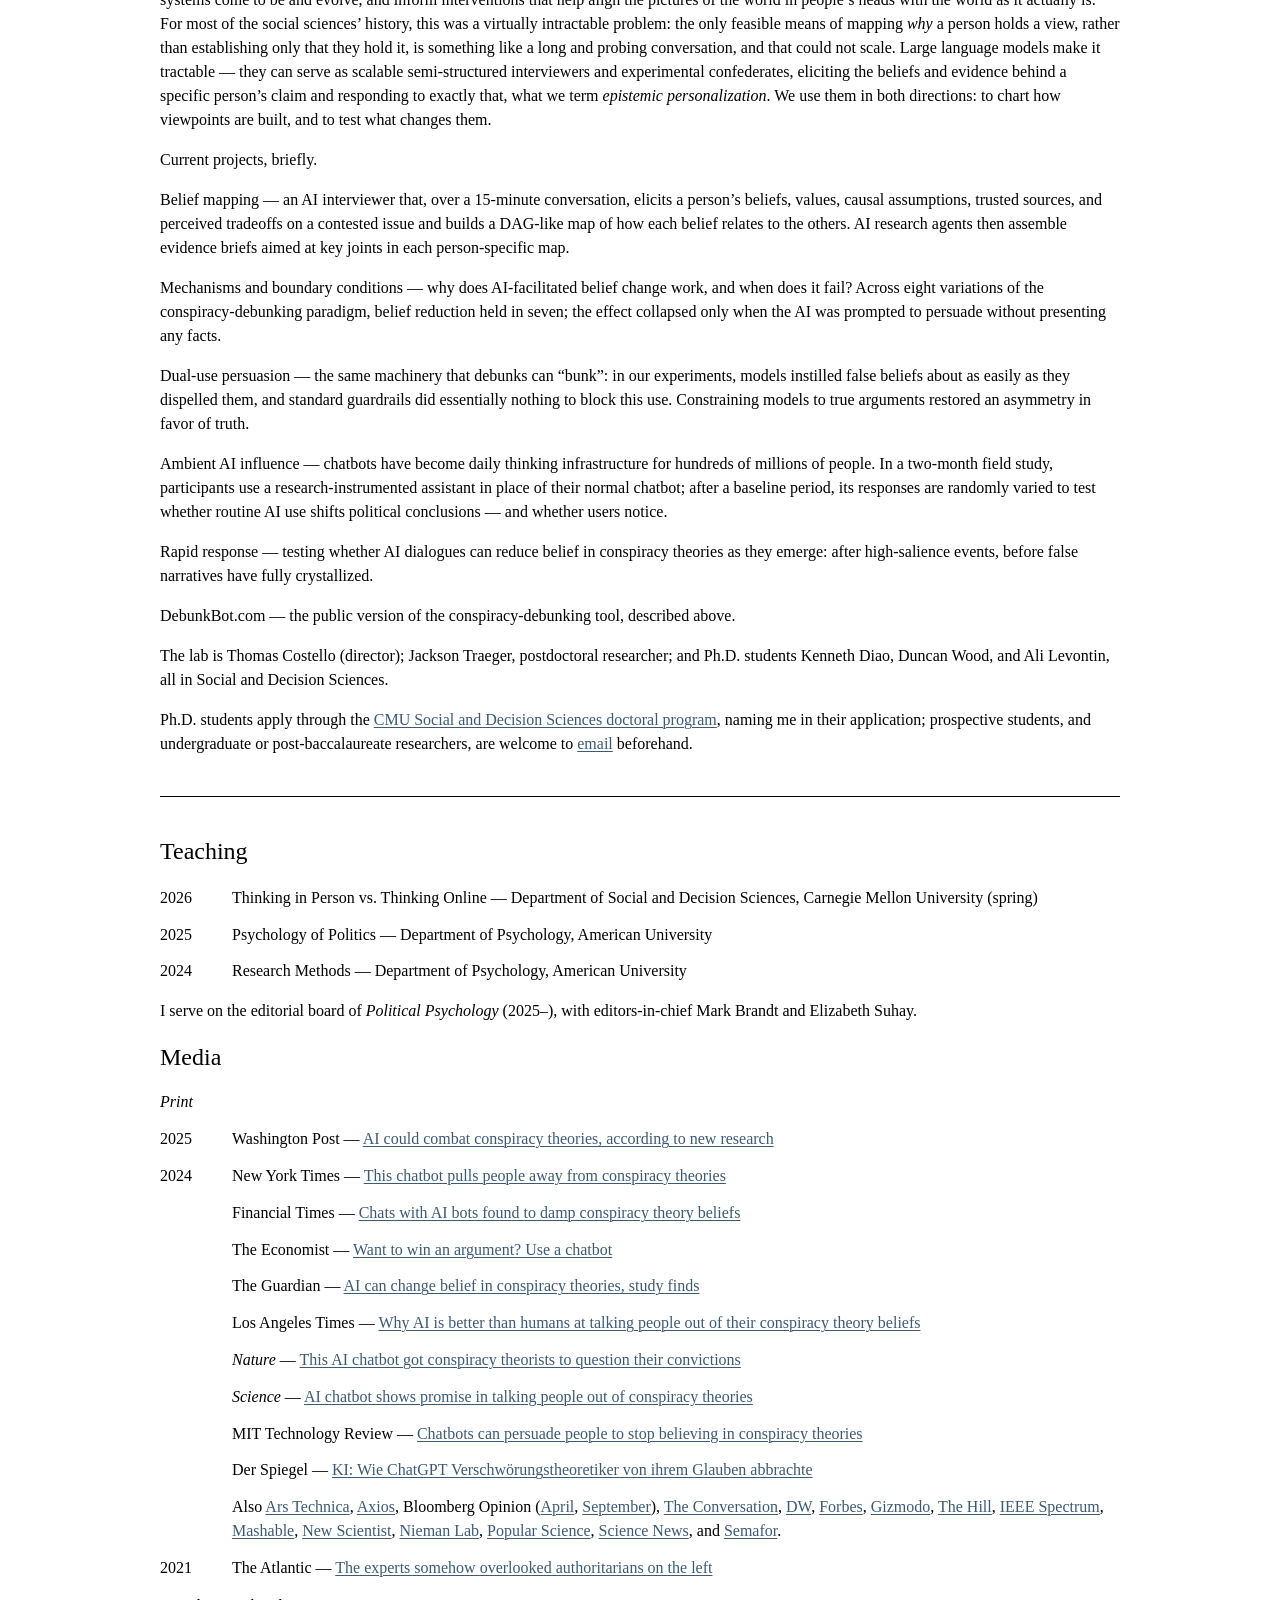
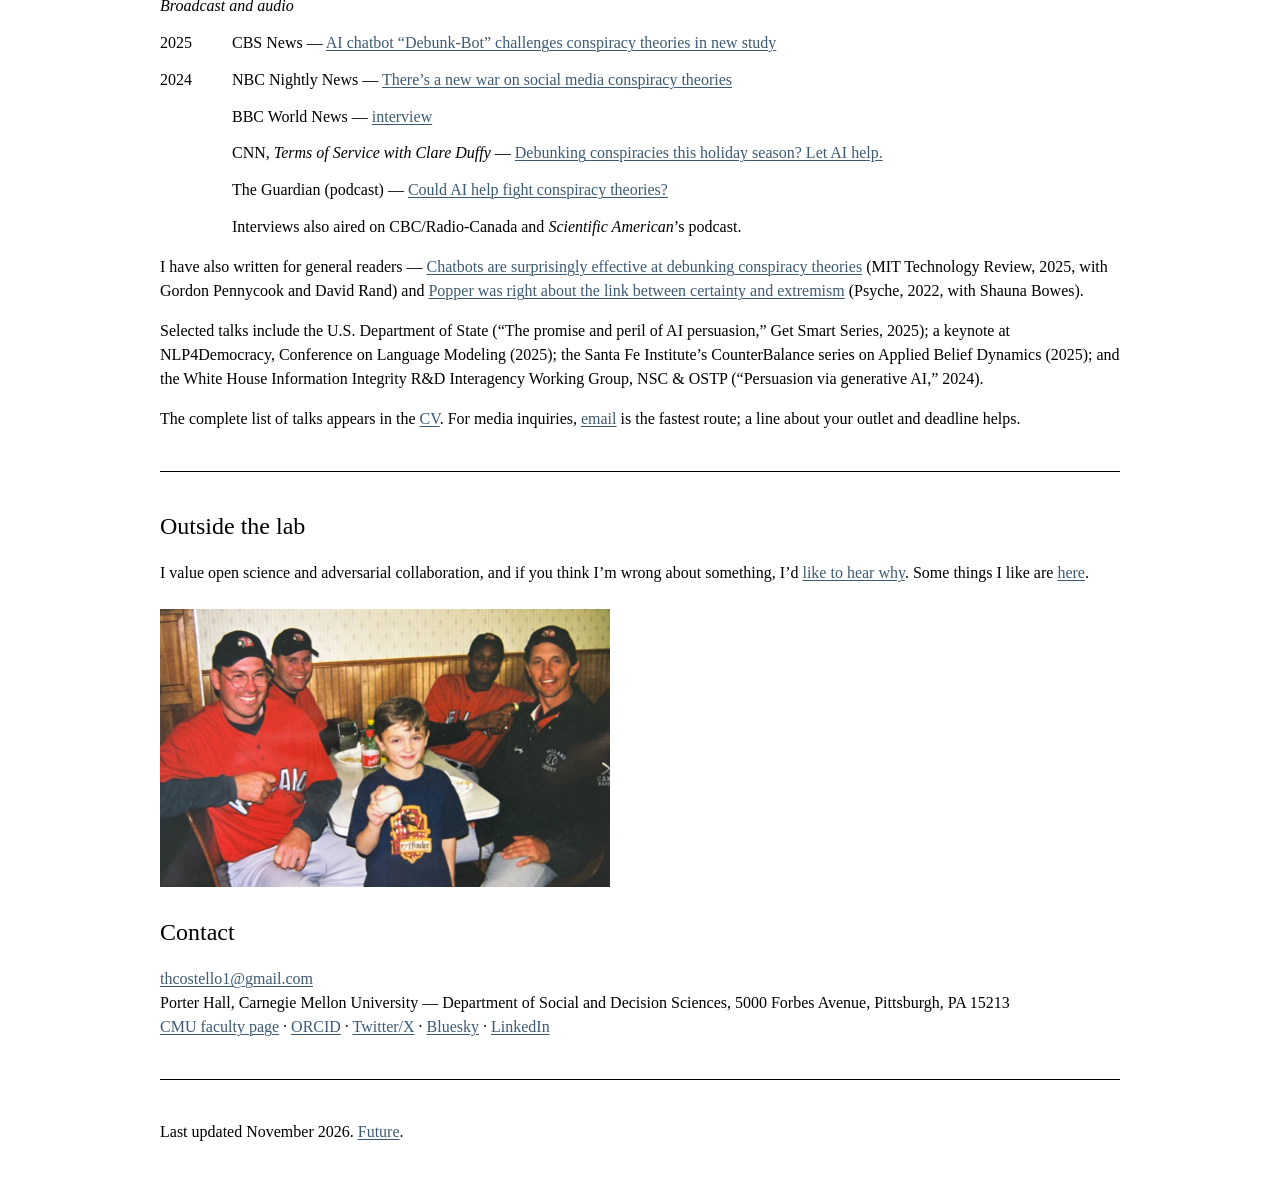
==== commit a98551f0: "Bring the site up to date; figures, year rails, more media Content, from the October 2026 CV and the" ====
--- a/index.html
+++ b/index.html
@@ -29,35 +29,86 @@
       line-height: 1.5;
       font-family: Georgia, serif;
     }
-    h1, h2 { line-height: 1.2; font-weight: normal; }
+    h1, h2, h3 { line-height: 1.2; font-weight: normal; text-wrap: balance; }
+    h3 { font-size: 1rem; font-style: italic; }
+    p, li, dd, figcaption { text-wrap: pretty; }
     img { max-width: 100%; height: auto; }
     hr { border: none; border-top: 1px solid; margin: 2.5rem 0; }
-    a { color: light-dark(#3d5a73, #9fbcd4); }
+    a {
+      color: light-dark(#3d5a73, #9fbcd4);
+      text-underline-offset: 0.15em;
+      text-decoration-thickness: from-font;
+    }
     ul { list-style: none; padding-left: 0; }
     li { margin-bottom: 0.8rem; }
+
+    /* Photos and diagrams are figures; a caption sits under each, a size down. */
+    figure { margin: 1.5rem 0; }
+    figure svg { display: block; max-width: 100%; height: auto; }
+    figcaption { max-width: 40rem; margin-top: 0.5rem; font-size: 0.875rem; }
+
+    /* Dated lists. On a wide screen the year hangs in the left margin, as on a CV. */
+    dt { margin-top: 1.2rem; }
+    dd { margin: 0 0 0.8rem; }
+    @media (min-width: 36rem) {
+      dl { display: grid; grid-template-columns: 4.5rem 1fr; row-gap: 0.8rem; }
+      dt { grid-column: 1; margin: 0; }
+      dd { grid-column: 2; margin: 0; }
+    }
+
+    /* The lead photo steps aside for the text when there is room. */
+    @media (min-width: 52rem) {
+      #portrait { float: right; width: 18rem; margin: 0.3rem 0 1rem 2rem; }
+    }
+
+    /* Arriving at a section by link marks it. */
+    h2:target::before { content: "\261E\00A0"; }
+
+    /* On paper: full width, and links spell out where they go. */
+    @media print {
+      body { max-width: none; margin: 0; }
+      nav { display: none; }
+      a { color: inherit; }
+      a[href^="http"]::after { content: " <" attr(href) ">"; font-size: 0.8em; overflow-wrap: anywhere; }
+      figure, li, dd { break-inside: avoid; }
+    }
   </style>
 </head>
 <body>
 
-  <h1>Thomas H. Costello</h1>
-  <p>Assistant Professor, Department of Social and Decision Sciences, Carnegie Mellon University.</p>
-  <p>
-    <a href="mailto:thcostello1@gmail.com">Email</a> ·
-    <a href="https://scholar.google.com/citations?user=2oxoi9oAAAAJ&amp;hl=en">Google Scholar</a> ·
-    <a href="assets/docs/thomas-costello-cv.pdf">CV (pdf)</a> ·
-    <a href="research.html">Complete publications</a> ·
-    <a href="likes.html">Likes</a>
-  </p>
-
-  <img src="assets/images/web/tom-beach.jpg" alt="Thomas Costello on a beach, giving a thumbs up" width="360" height="480">
-
-  <hr>
+  <header>
+    <h1>Thomas H. Costello</h1>
+    <p>Assistant Professor, Department of Social and Decision Sciences, Carnegie Mellon University.</p>
+    <p>
+      <a href="mailto:thcostello1@gmail.com">Email</a> ·
+      <a href="https://scholar.google.com/citations?user=2oxoi9oAAAAJ&amp;hl=en">Google Scholar</a> ·
+      <a href="assets/docs/thomas-costello-cv.pdf">CV (pdf)</a> ·
+      <a href="research.html">Complete publications</a> ·
+      <a href="likes.html">Likes</a>
+    </p>
+    <nav>
+      On this page:
+      <a href="#research">Research</a> ·
+      <a href="#selected">Selected work</a> ·
+      <a href="#lab">Viewpoints Lab</a> ·
+      <a href="#teaching">Teaching</a> ·
+      <a href="#media">Media</a> ·
+      <a href="#contact">Contact</a>
+    </nav>
+  </header>
+
+  <hr>
+
+  <figure id="portrait">
+    <img src="assets/images/web/tom-beach.jpg" alt="Thomas Costello on a beach, giving a thumbs up" width="360" height="480">
+  </figure>
 
   <p>
     I am an Assistant Professor in Social and Decision Sciences at Carnegie Mellon
     University, with appointments as Affiliated Faculty at the Human-Computer
-    Interaction Institute and as a Research Affiliate at MIT&rsquo;s Sloan School of
-    Management. My research integrates psychology, political science, and
+    Interaction Institute, Core Faculty at the Institute for Complex Social Dynamics,
+    and Faculty Affiliate at the Center for Collaboration Science, and as a Research
+    Affiliate at MIT&rsquo;s Sloan School of Management. My research integrates psychology, political science, and
     human-computer interaction to examine where our viewpoints come from, how they
     differ from person to person, and why they change. I also study the sweeping
     impacts of artificial intelligence on individuals and society.
@@ -101,7 +152,7 @@
 
   <hr>
 
-  <h2>Research</h2>
+  <h2 id="research">Research</h2>
   <p>
     My work began with theory and measurement problems in political psychology.
     Familiar psychological categories &mdash; authoritarianism, cognitive and
@@ -117,9 +168,9 @@
     <a href="#lab">Viewpoints Lab</a>, below.
   </p>
 
-  <h2>Selected work</h2>
-  <p>
-    <a href="https://www.science.org/doi/10.1126/science.adq1814">Durably reducing conspiracy beliefs through dialogues with AI</a>
+  <h2 id="selected">Selected work</h2>
+  <p>
+    <a href="https://doi.org/10.1126/science.adq1814">Durably reducing conspiracy beliefs through dialogues with AI</a>
     &mdash; <i>Science</i>, 2024 (cover story).<br>
     Costello, Pennycook &amp; Rand. Participants described a conspiracy theory they
     believed and explained why they found it compelling; a frontier LLM then addressed
@@ -143,7 +194,7 @@
   <p>
     <a href="https://doi.org/10.1037/pspp0000446">Revisiting the rigidity-of-the-right hypothesis: A meta-analytic review</a>
     &mdash; <i>JPSP</i>, 2023.<br>
-    Costello, Bowes, Malka, Baldwin &amp; Tasimi. The field had long treated political
+    Costello, Bowes, Baldwin, Malka &amp; Tasimi. The field had long treated political
     conservatism, cognitive rigidity, and motivational needs for certainty and safety
     as a psychological syndrome. This meta-analysis finds that the relationship
     between ideology and cognitive rigidity is instead contextually contingent,
@@ -159,20 +210,20 @@
     treating ideology as a small set of latent dimensions.
   </p>
   <p>
-    <a href="https://www.nature.com/articles/s41591-025-03821-5">Large language models as disrupters of misinformation</a>
+    <a href="https://doi.org/10.1038/s41591-025-03821-5">Large language models as disrupters of misinformation</a>
     &mdash; <i>Nature Medicine</i>, 2025.<br>
     Costello. An essay on whether highly persuasive AI systems will harm or help the
     epistemic practices of humanity. Many warn, with reason, that AI may amplify
     misinformation or atrophy our critical faculties; I make the case for cautious
     optimism.
   </p>
-  <p>Several working papers extend the AI-persuasion program.</p>
+  <p>Several newer papers extend the AI-persuasion program.</p>
   <ul>
-    <li><a href="https://arxiv.org/abs/2601.05050">Large language models can effectively convince people to believe conspiracies</a></li>
-    <li><a href="https://osf.io/preprints/psyarxiv/h7n8u">Just the facts: How dialogues with AI reduce conspiracy beliefs</a></li>
-    <li><a href="https://osf.io/preprints/psyarxiv/jnm9r">Reducing belief in conspiracy theories as they unfold using large language models</a></li>
-    <li><a href="https://osf.io/preprints/osf/q7e6u">Deep canvassing using AI reduces prejudice toward undocumented immigrants</a></li>
-    <li><a href="https://osf.io/preprints/psyarxiv/gv52j">Personalized dialogues with AI effectively address parents&rsquo; concerns about HPV vaccination</a></li>
+    <li><a href="https://osf.io/preprints/psyarxiv/h7n8u">Just the facts: How dialogues with AI reduce conspiracy beliefs</a> &mdash; <i>Psychological Science</i>, in press</li>
+    <li><a href="https://osf.io/preprints/psyarxiv/jnm9r">Reducing belief in conspiracy theories as they unfold using large language models</a> &mdash; <i>PNAS</i>, in press</li>
+    <li><a href="https://arxiv.org/abs/2601.05050">Large language models can effectively convince people to believe conspiracies</a> &mdash; working paper</li>
+    <li><a href="https://osf.io/preprints/osf/q7e6u">Deep canvassing using AI reduces prejudice toward undocumented immigrants</a> &mdash; working paper</li>
+    <li><a href="https://osf.io/preprints/psyarxiv/gv52j">Personalized AI dialogues and parents&rsquo; HPV vaccine intent: A randomized trial</a> &mdash; working paper</li>
   </ul>
   <p>
     <a href="https://debunkbot.com">DebunkBot.com</a> &mdash; public tool.<br>
@@ -183,8 +234,10 @@
   </p>
   <p><a href="research.html">All publications and working papers</a></p>
 
-  <img src="assets/images/web/aaas-stage-2026.jpg" alt="Thomas Costello, Gordon Pennycook, and David Rand receiving the AAAS Newcomb Cleveland Prize on stage" width="504" height="378">
-  <p>With Gordon Pennycook and David Rand at the AAAS Newcomb Cleveland Prize ceremony, 2026.</p>
+  <figure>
+    <img src="assets/images/web/aaas-stage-2026.jpg" alt="Thomas Costello, Gordon Pennycook, and David Rand receiving the AAAS Newcomb Cleveland Prize on stage" width="504" height="378">
+    <figcaption>With Gordon Pennycook and David Rand at the AAAS Newcomb Cleveland Prize ceremony, 2026.</figcaption>
+  </figure>
 
   <hr>
 
@@ -200,6 +253,16 @@
     irrationality, conspiracism, or extremism may be ordinary reasoning running on
     different inputs.
   </p>
+  <figure>
+    <svg viewBox="0 0 500 270" width="500" height="270" role="img" aria-labelledby="fig1-title fig1-desc" fill="none" stroke="currentColor" stroke-width="1">
+      <title id="fig1-title">Two belief maps that end at the same stated position</title>
+      <desc id="fig1-desc">Person A holds two beliefs about what is and one about what ought to be, all of which support a single belief about how to get from one to the other. Person B holds a different set of beliefs that support two beliefs about how. Both maps end at the same point: the answer each person gives on a survey item.</desc>
+      <defs><marker id="fig1-arrow" viewBox="0 0 8 8" refX="7" refY="4" markerWidth="8" markerHeight="8" orient="auto"><path d="M1,1 L7,4 L1,7"/></marker></defs>
+      <g><path d="M171.2,34.2 L258.9,67.1" marker-end="url(#fig1-arrow)"/><path d="M172.0,72.0 L258.0,72.0" marker-end="url(#fig1-arrow)"/><path d="M171.2,109.8 L258.9,76.9" marker-end="url(#fig1-arrow)"/><path d="M281.9,78.8 L360.5,133.0" marker-end="url(#fig1-arrow)"/><path d="M108.0,168.0 L146.0,168.0" marker-end="url(#fig1-arrow)"/><path d="M171.8,170.2 L258.2,186.4" marker-end="url(#fig1-arrow)"/><path d="M171.8,207.8 L258.2,191.6" marker-end="url(#fig1-arrow)"/><path d="M171.6,213.1 L258.5,236.4" marker-end="url(#fig1-arrow)"/><path d="M171.9,250.7 L258.1,241.5" marker-end="url(#fig1-arrow)"/><path d="M282.8,183.8 L359.4,147.1" marker-end="url(#fig1-arrow)"/><path d="M280.5,231.6 L362.1,150.8" marker-end="url(#fig1-arrow)"/></g>
+      <g><circle cx="160" cy="30" r="7"/><circle cx="160" cy="72" r="7"/><rect x="153.5" y="107.5" width="13" height="13"/><path d="M272,63 L281,72 L272,81 L263,72 Z"/><circle cx="96" cy="168" r="7"/><circle cx="160" cy="168" r="7"/><rect x="153.5" y="203.5" width="13" height="13"/><rect x="153.5" y="245.5" width="13" height="13"/><path d="M272,180 L281,189 L272,198 L263,189 Z"/><path d="M272,231 L281,240 L272,249 L263,240 Z"/><circle cx="372" cy="141" r="6" fill="currentColor"/></g>
+      <g font-family="Georgia, serif" font-size="15" font-style="italic" fill="currentColor" stroke="none"><text x="0" y="77">Person A</text><text x="0" y="215">Person B</text><text x="388" y="146">the same answer</text></g>
+    </svg>
+  </figure>
   <p>
     The goal is a behavioral science of viewpoints: one able to measure the systems
     of reasons that lead people to hold specific views, test how those systems come
@@ -255,46 +318,83 @@
   </p>
 
   <p>
-    The lab is Thomas Costello (director) and Ph.D. students Kenneth Diao,
-    Duncan Wood, and Ali Levontin, all in Social and Decision Sciences.
-  </p>
-  <p>
-    We are hiring a postdoctoral researcher &mdash;
-    <a href="mailto:thcostello1@gmail.com">email</a> a CV and a short note about what
-    you would want to study. Ph.D. students apply through the
+    The lab is Thomas Costello (director); Jackson Traeger, postdoctoral researcher;
+    and Ph.D. students Kenneth Diao, Duncan Wood, and Ali Levontin, all in Social and
+    Decision Sciences.
+  </p>
+  <p>
+    Ph.D. students apply through the
     <a href="https://www.cmu.edu/dietrich/sds/graduate/index.html">CMU Social and
     Decision Sciences doctoral program</a>, naming me in their application;
     prospective students, and undergraduate or post-baccalaureate researchers, are
-    welcome to email beforehand.
+    welcome to <a href="mailto:thcostello1@gmail.com">email</a> beforehand.
   </p>
 
   <hr>
 
   <h2 id="teaching">Teaching</h2>
-  <p>
-    Thinking in Person vs. Thinking Online &mdash; Department of Social and Decision
-    Sciences, Carnegie Mellon University, Spring 2026.<br>
-    Psychology of Politics &mdash; Department of Psychology, American University, 2025.<br>
-    Research Methods &mdash; Department of Psychology, American University, 2024.
-  </p>
+  <dl>
+    <dt>2026</dt>
+    <dd>Thinking in Person vs. Thinking Online &mdash; Department of Social and Decision Sciences, Carnegie Mellon University (spring)</dd>
+    <dt>2025</dt>
+    <dd>Psychology of Politics &mdash; Department of Psychology, American University</dd>
+    <dt>2024</dt>
+    <dd>Research Methods &mdash; Department of Psychology, American University</dd>
+  </dl>
   <p>
     I serve on the editorial board of <i>Political Psychology</i> (2025&ndash;),
     with editors-in-chief Mark Brandt and Elizabeth Suhay.
   </p>
 
   <h2 id="media">Media</h2>
-  <ul>
-    <li>New York Times &mdash; <a href="https://www.nytimes.com/2024/09/12/health/chatbot-debunk-conspiracy-theories.html">Can a chatbot teach you to stop believing in conspiracies?</a> (2024)</li>
-    <li>The Economist &mdash; <a href="https://www.economist.com/graphic-detail/2024/09/26/want-to-win-an-argument-use-a-chatbot">Want to win an argument? Use a chatbot</a> (2024)</li>
-    <li>Financial Times &mdash; <a href="https://www.ft.com/content/909f33d1-0d33-440b-a935-cfa65d2fccd1">The promise of persuasive AI</a> (2024)</li>
-    <li>Washington Post &mdash; <a href="https://www.washingtonpost.com/opinions/2025/02/26/ai-research-conspiracy-theories">AI research on conspiracy theories</a> (2025)</li>
-    <li>The Atlantic &mdash; <a href="https://www.theatlantic.com/ideas/archive/2021/09/psychological-dimensions-left-wing-authoritarianism/620185/">on the left-wing authoritarianism research</a> (2021)</li>
-  </ul>
-  <p>
-    On air, the work has appeared on
-    <a href="https://www.youtube.com/watch?v=uIC2DbZWr0Y">NBC Nightly News</a>,
-    BBC World News, and CNN&rsquo;s
-    <a href="https://www.cnn.com/audio/podcasts/terms-of-service-with-clare-duffy/episodes/9f3b82b4-96cf-11ef-aa1b-2f08b9fdf665"><i>Terms of Service</i></a> (2024).
+  <h3>Print</h3>
+  <dl>
+    <dt>2025</dt>
+    <dd>Washington Post &mdash; <a href="https://www.washingtonpost.com/opinions/2025/02/26/ai-research-conspiracy-theories/">AI could combat conspiracy theories, according to new research</a></dd>
+    <dt>2024</dt>
+    <dd>New York Times &mdash; <a href="https://www.nytimes.com/2024/09/12/health/chatbot-debunk-conspiracy-theories.html">This chatbot pulls people away from conspiracy theories</a></dd>
+    <dd>Financial Times &mdash; <a href="https://www.ft.com/content/909f33d1-0d33-440b-a935-cfa65d2fccd1">Chats with AI bots found to damp conspiracy theory beliefs</a></dd>
+    <dd>The Economist &mdash; <a href="https://www.economist.com/graphic-detail/2024/09/26/want-to-win-an-argument-use-a-chatbot">Want to win an argument? Use a chatbot</a></dd>
+    <dd>The Guardian &mdash; <a href="https://www.theguardian.com/science/2024/sep/12/ai-can-change-belief-in-conspiracy-theories-study-finds">AI can change belief in conspiracy theories, study finds</a></dd>
+    <dd>Los Angeles Times &mdash; <a href="https://www.latimes.com/science/story/2024-09-12/ai-can-rescue-people-from-conspiracy-theory-rabbit-holes">Why AI is better than humans at talking people out of their conspiracy theory beliefs</a></dd>
+    <dd><i>Nature</i> &mdash; <a href="https://www.nature.com/articles/d41586-024-02966-6">This AI chatbot got conspiracy theorists to question their convictions</a></dd>
+    <dd><i>Science</i> &mdash; <a href="https://www.science.org/content/article/ai-chatbot-shows-promise-talking-people-out-conspiracy-theories">AI chatbot shows promise in talking people out of conspiracy theories</a></dd>
+    <dd>MIT Technology Review &mdash; <a href="https://www.technologyreview.com/2024/09/12/1103930/chatbots-can-persuade-people-to-stop-believing-in-conspiracy-theories/">Chatbots can persuade people to stop believing in conspiracy theories</a></dd>
+    <dd>Der Spiegel &mdash; <a href="https://www.spiegel.de/wissenschaft/mensch/ki-wie-chatgpt-verschwoerungstheoretiker-von-ihrem-glauben-abbrachte-a-efbc3541-98dd-4731-a836-8d5bfbbf92f9" lang="de">KI: Wie ChatGPT Verschwörungstheoretiker von ihrem Glauben abbrachte</a></dd>
+    <dd>
+      Also
+      <a href="https://arstechnica.com/science/2024/09/study-conversations-with-ai-chatbots-can-reduce-belief-in-conspiracy-theories/">Ars Technica</a>,
+      <a href="https://www.axios.com/2024/09/13/chatbot-gpt-4-misinformation-debunk-ai">Axios</a>,
+      Bloomberg Opinion (<a href="https://www.bloomberg.com/opinion/articles/2024-04-18/google-facebook-should-use-ai-to-combat-conspiracy-theories">April</a>,
+      <a href="https://www.bloomberg.com/opinion/articles/2024-09-14/ai-can-debunk-conspiracy-theories-better-than-humans-can">September</a>),
+      <a href="https://theconversation.com/can-ai-talk-us-out-of-conspiracy-theory-rabbit-holes-238580">The Conversation</a>,
+      <a href="https://www.dw.com/en/ai-can-debunk-conspiracy-theories-can-it-help-your-uncle/a-70200703">DW</a>,
+      <a href="https://www.forbes.com/sites/bernardmarr/2024/10/03/ai-and-conspiracy-theories-can-artificial-intelligence-help-change-minds/">Forbes</a>,
+      <a href="https://gizmodo.com/new-study-suggests-ai-could-convince-conspiracy-theorists-theyre-wrong-2000498663">Gizmodo</a>,
+      <a href="https://thehill.com/opinion/4887632-debunkbot-ai-conspiracy-theories/">The Hill</a>,
+      <a href="https://spectrum.ieee.org/ai-conspiracy-theories">IEEE Spectrum</a>,
+      <a href="https://mashable.com/article/ai-chatbot-for-conspiracy-theories">Mashable</a>,
+      <a href="https://www.newscientist.com/article/2426618-chatbots-can-persuade-conspiracy-theorists-their-view-might-be-wrong/">New Scientist</a>,
+      <a href="https://www.niemanlab.org/2024/09/an-ai-chatbot-helped-americans-who-believe-in-conspiracy-theories-exit-the-rabbit-hole/">Nieman Lab</a>,
+      <a href="https://www.popsci.com/technology/conspiracy-debunk-ai-bot/">Popular Science</a>,
+      <a href="https://www.sciencenews.org/article/ai-chatbot-conspiracy-theories">Science News</a>, and
+      <a href="https://www.semafor.com/article/09/12/2024/conversations-with-ai-chatbot-reduced-conspiracy-beliefs-study">Semafor</a>.
+    </dd>
+    <dt>2021</dt>
+    <dd>The Atlantic &mdash; <a href="https://www.theatlantic.com/ideas/archive/2021/09/psychological-dimensions-left-wing-authoritarianism/620185/">The experts somehow overlooked authoritarians on the left</a></dd>
+  </dl>
+  <h3>Broadcast and audio</h3>
+  <dl>
+    <dt>2025</dt>
+    <dd>CBS News &mdash; <a href="https://www.cbsnews.com/video/ai-chatbot-debunk-bot-challenges-conspiracy-theories-in-new-study/">AI chatbot &ldquo;Debunk-Bot&rdquo; challenges conspiracy theories in new study</a></dd>
+    <dt>2024</dt>
+    <dd>NBC Nightly News &mdash; <a href="https://www.youtube.com/watch?v=uIC2DbZWr0Y&amp;t=91s">There&rsquo;s a new war on social media conspiracy theories</a></dd>
+    <dd>BBC World News &mdash; <a href="https://www.youtube.com/watch?v=xHN6YTzhKNo&amp;t=1034s">interview</a></dd>
+    <dd>CNN, <i>Terms of Service with Clare Duffy</i> &mdash; <a href="https://www.cnn.com/audio/podcasts/terms-of-service-with-clare-duffy/episodes/9f3b82b4-96cf-11ef-aa1b-2f08b9fdf665">Debunking conspiracies this holiday season? Let AI help.</a></dd>
+    <dd>The Guardian (podcast) &mdash; <a href="https://www.theguardian.com/science/audio/2024/oct/08/could-ai-help-fight-conspiracy-theories-podcast">Could AI help fight conspiracy theories?</a></dd>
+    <dd>Interviews also aired on CBC/Radio-Canada and <i>Scientific American</i>&rsquo;s podcast.</dd>
+  </dl>
+  <p>
     I have also written for general readers &mdash;
     <a href="https://www.technologyreview.com/2025/10/30/1126471/chatbots-are-surprisingly-effective-at-debunking-conspiracy-theories/">Chatbots are surprisingly effective at debunking conspiracy theories</a>
     (MIT Technology Review, 2025, with Gordon Pennycook and David Rand) and
@@ -310,7 +410,7 @@
     (&ldquo;Persuasion via generative AI,&rdquo; 2024).
   </p>
   <p>
-    Complete lists of coverage and talks appear in the
+    The complete list of talks appears in the
     <a href="assets/docs/thomas-costello-cv.pdf">CV</a>. For media inquiries,
     <a href="mailto:thcostello1@gmail.com">email</a> is the fastest route; a line
     about your outlet and deadline helps.
@@ -324,9 +424,9 @@
     wrong about something, I&rsquo;d <a href="#contact">like to hear why</a>.
     Some things I like are <a href="likes.html">here</a>.
   </p>
-  <p>
+  <figure>
     <img src="assets/images/web/baseball-childhood.jpg" alt="Thomas Costello as a child, playing baseball" width="450" height="278">
-  </p>
+  </figure>
 
   <h2 id="contact">Contact</h2>
   <p>
@@ -335,14 +435,14 @@
     Sciences, 5000 Forbes Avenue, Pittsburgh, PA 15213<br>
     <a href="https://www.cmu.edu/dietrich/sds/people/faculty/tom-costello.html">CMU faculty page</a> ·
     <a href="https://orcid.org/0000-0002-5188-3881">ORCID</a> ·
-    <a href="https://twitter.com/tomstello_">Twitter/X</a> ·
+    <a href="https://x.com/tomstello_">Twitter/X</a> ·
     <a href="https://bsky.app/profile/tomcostello.bsky.social">Bluesky</a> ·
     <a href="https://www.linkedin.com/in/tom-costello-ba41b6105/">LinkedIn</a>
   </p>
 
   <hr>
 
-  <p>Last updated June 2026. <a href="future.html">Future</a>.</p>
+  <p>Last updated <time datetime="2026-11">November 2026</time>. <a href="future.html">Future</a>.</p>
 
   <script src="js/puck.js"></script>
 </body>
--- a/css/puck.css
+++ b/css/puck.css
@@ -405,6 +405,57 @@
   cursor: not-allowed;
 }
 
+.puck-argue {
+  padding: 6px 10px;
+  background: var(--puck-button-face);
+  cursor: pointer;
+  font-family: inherit;
+  font-size: 12px;
+  /* Win95 button */
+  border: 2px solid;
+  border-color: var(--puck-window-border-light) var(--puck-window-border-darker)
+                var(--puck-window-border-darker) var(--puck-window-border-light);
+}
+
+.puck-argue:hover {
+  background: #d4d4d4;
+}
+
+.puck-argue:active {
+  border-color: var(--puck-window-border-darker) var(--puck-window-border-light)
+                var(--puck-window-border-light) var(--puck-window-border-darker);
+}
+
+/* Starter questions, shown in the chat until the visitor says something */
+.puck-starters {
+  display: flex;
+  flex-wrap: wrap;
+  gap: 6px;
+  margin-top: 4px;
+}
+
+.puck-starter {
+  padding: 4px 8px;
+  background: var(--puck-button-face);
+  color: var(--puck-text);
+  cursor: pointer;
+  font-family: inherit;
+  font-size: 11px;
+  /* Win95 button */
+  border: 2px solid;
+  border-color: var(--puck-window-border-light) var(--puck-window-border-darker)
+                var(--puck-window-border-darker) var(--puck-window-border-light);
+}
+
+.puck-starter:hover {
+  background: #d4d4d4;
+}
+
+.puck-starter:active {
+  border-color: var(--puck-window-border-darker) var(--puck-window-border-light)
+                var(--puck-window-border-light) var(--puck-window-border-darker);
+}
+
 /* ==========================================================================
    Typing Indicator
    ========================================================================== */
@@ -1555,3 +1606,15 @@
     display: none !important;
   }
 }
+
+/* ==========================================================================
+   Print - Puck stays off the paper
+   ========================================================================== */
+
+@media print {
+  .puck-container,
+  .puck-matrix-rain,
+  .puck-static-overlay {
+    display: none !important;
+  }
+}
